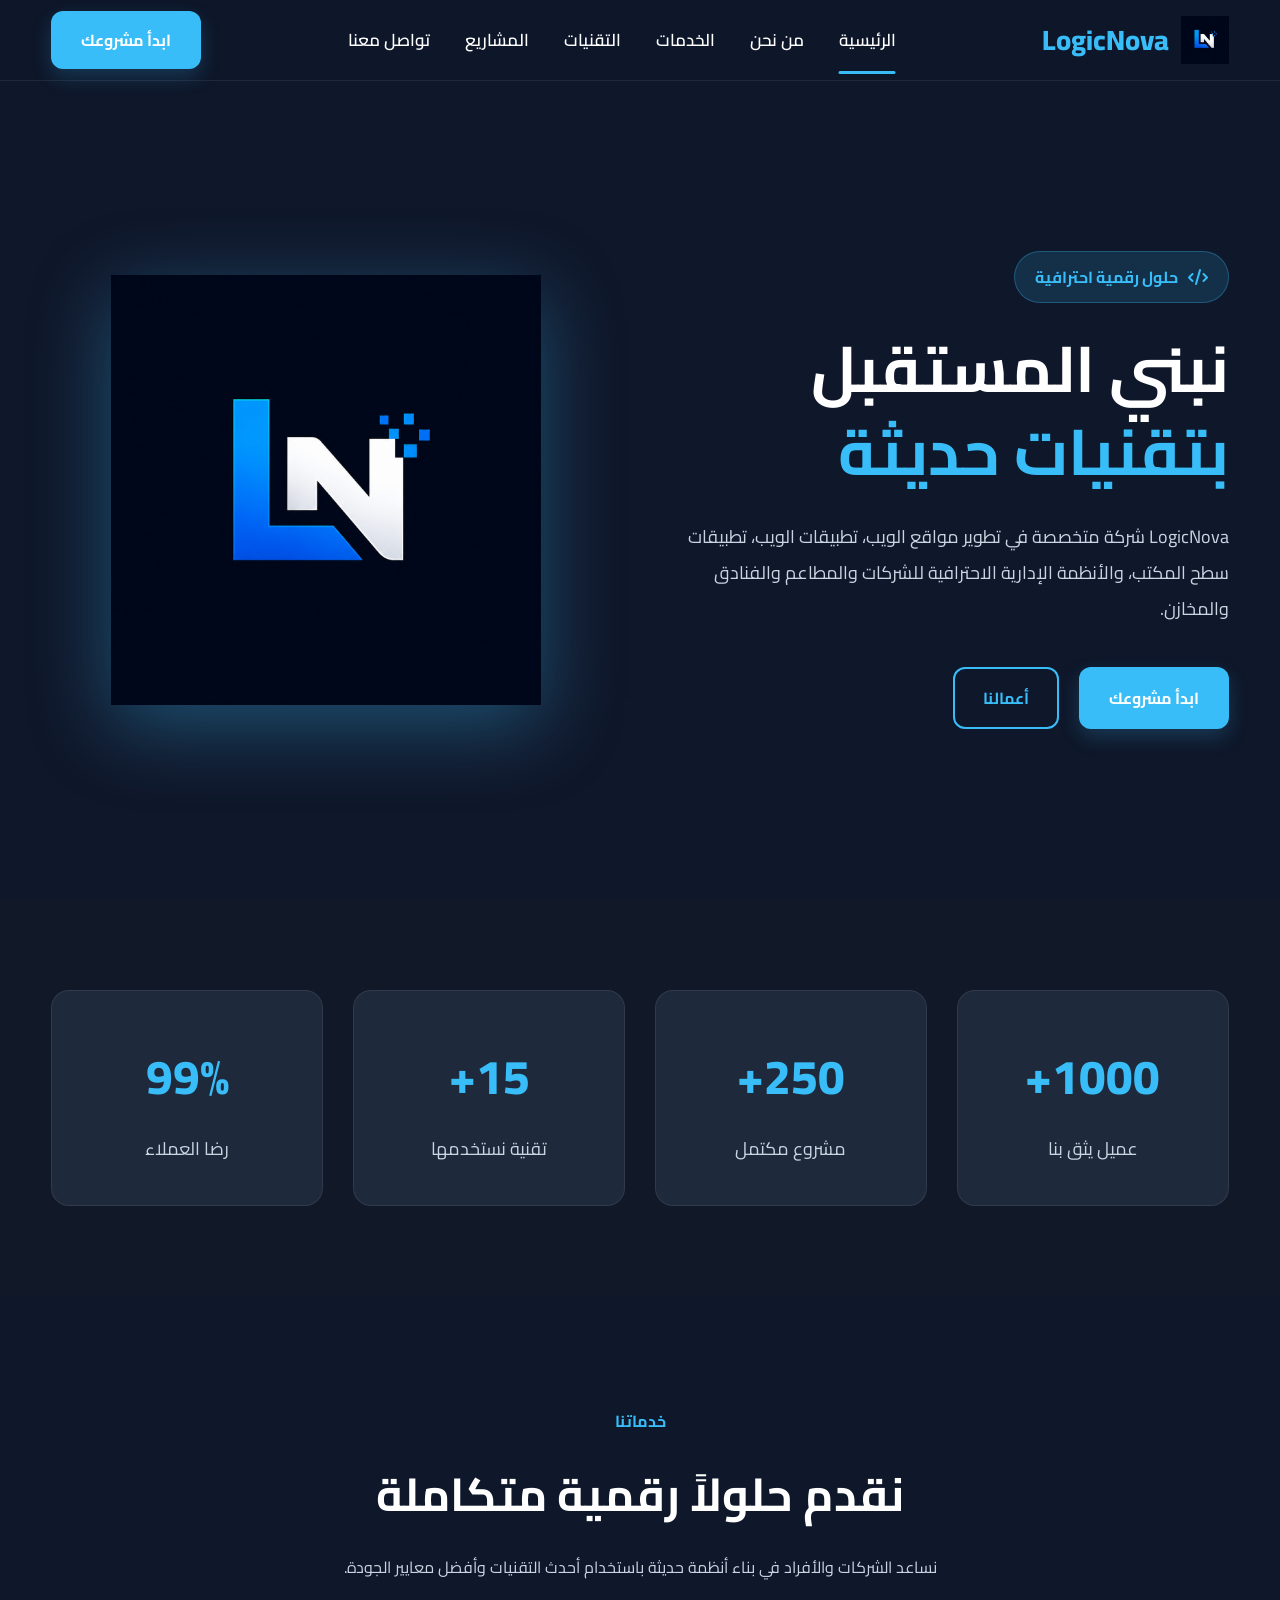
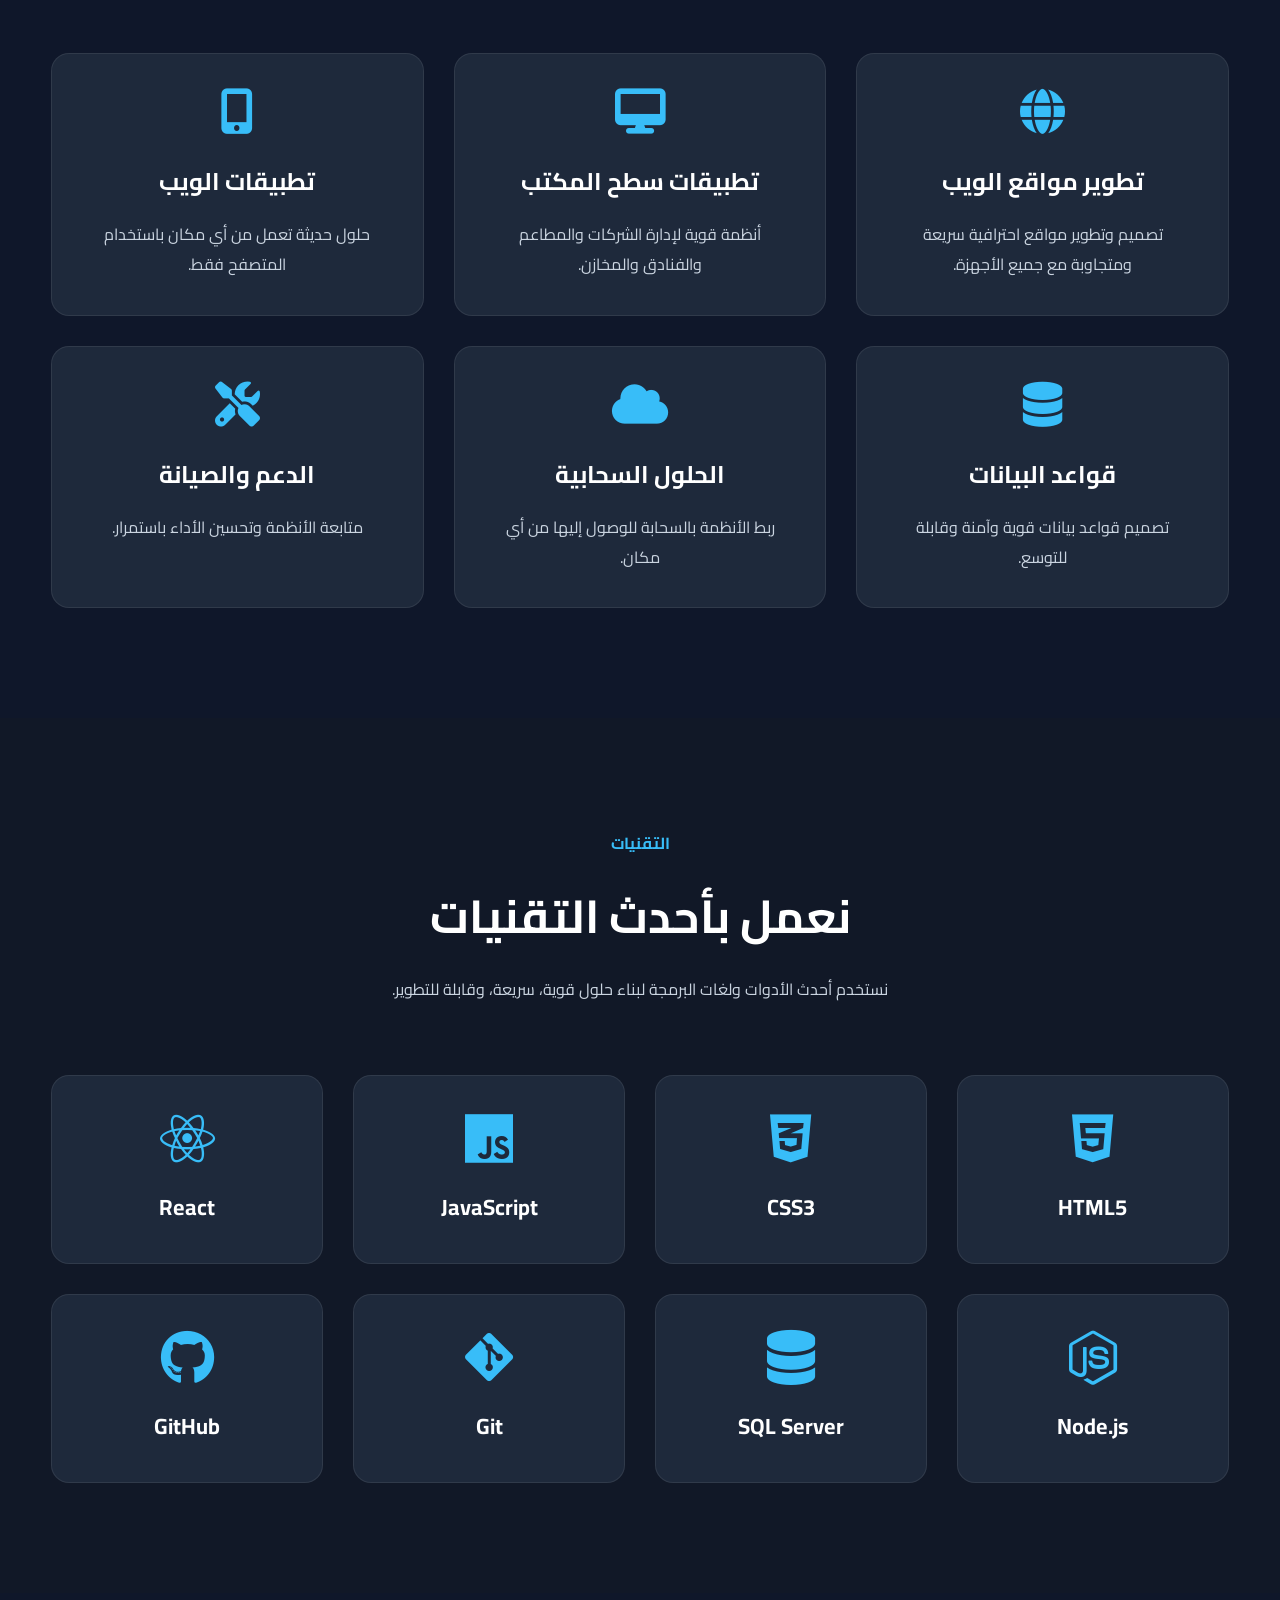
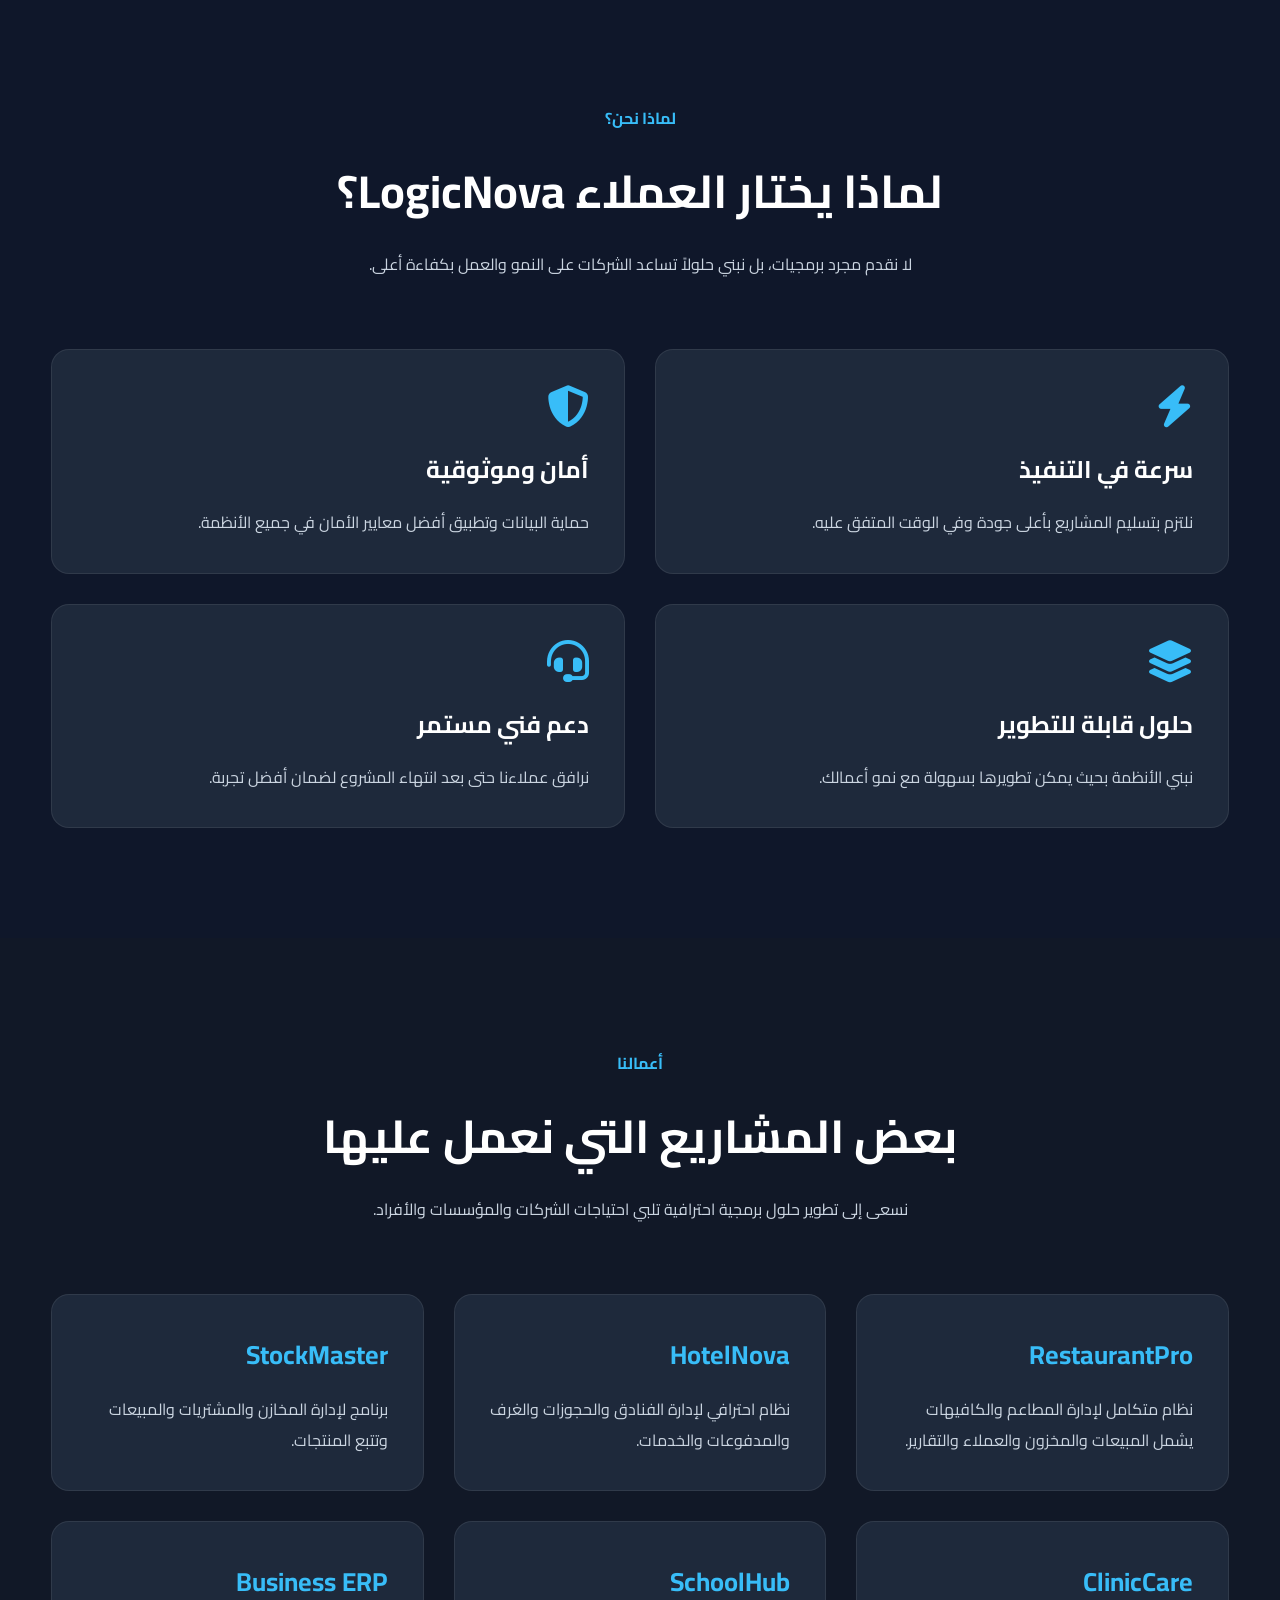
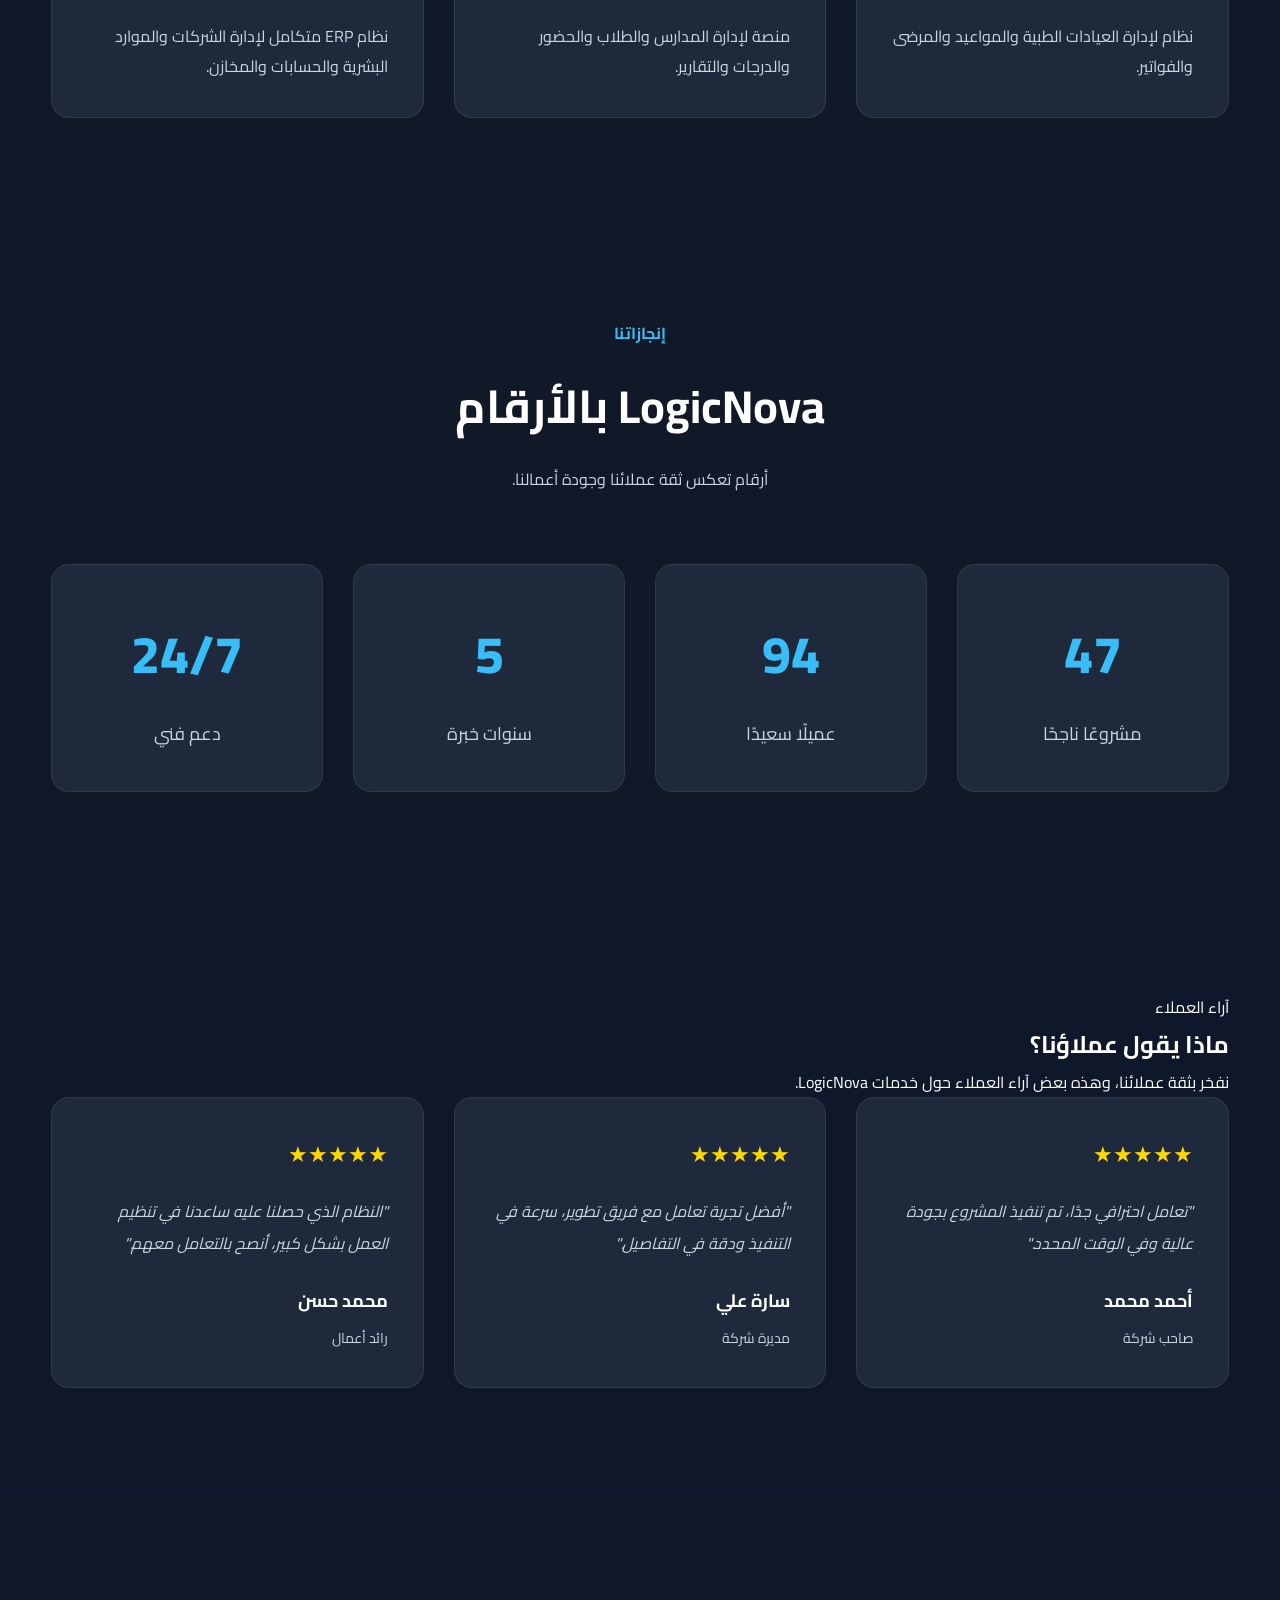
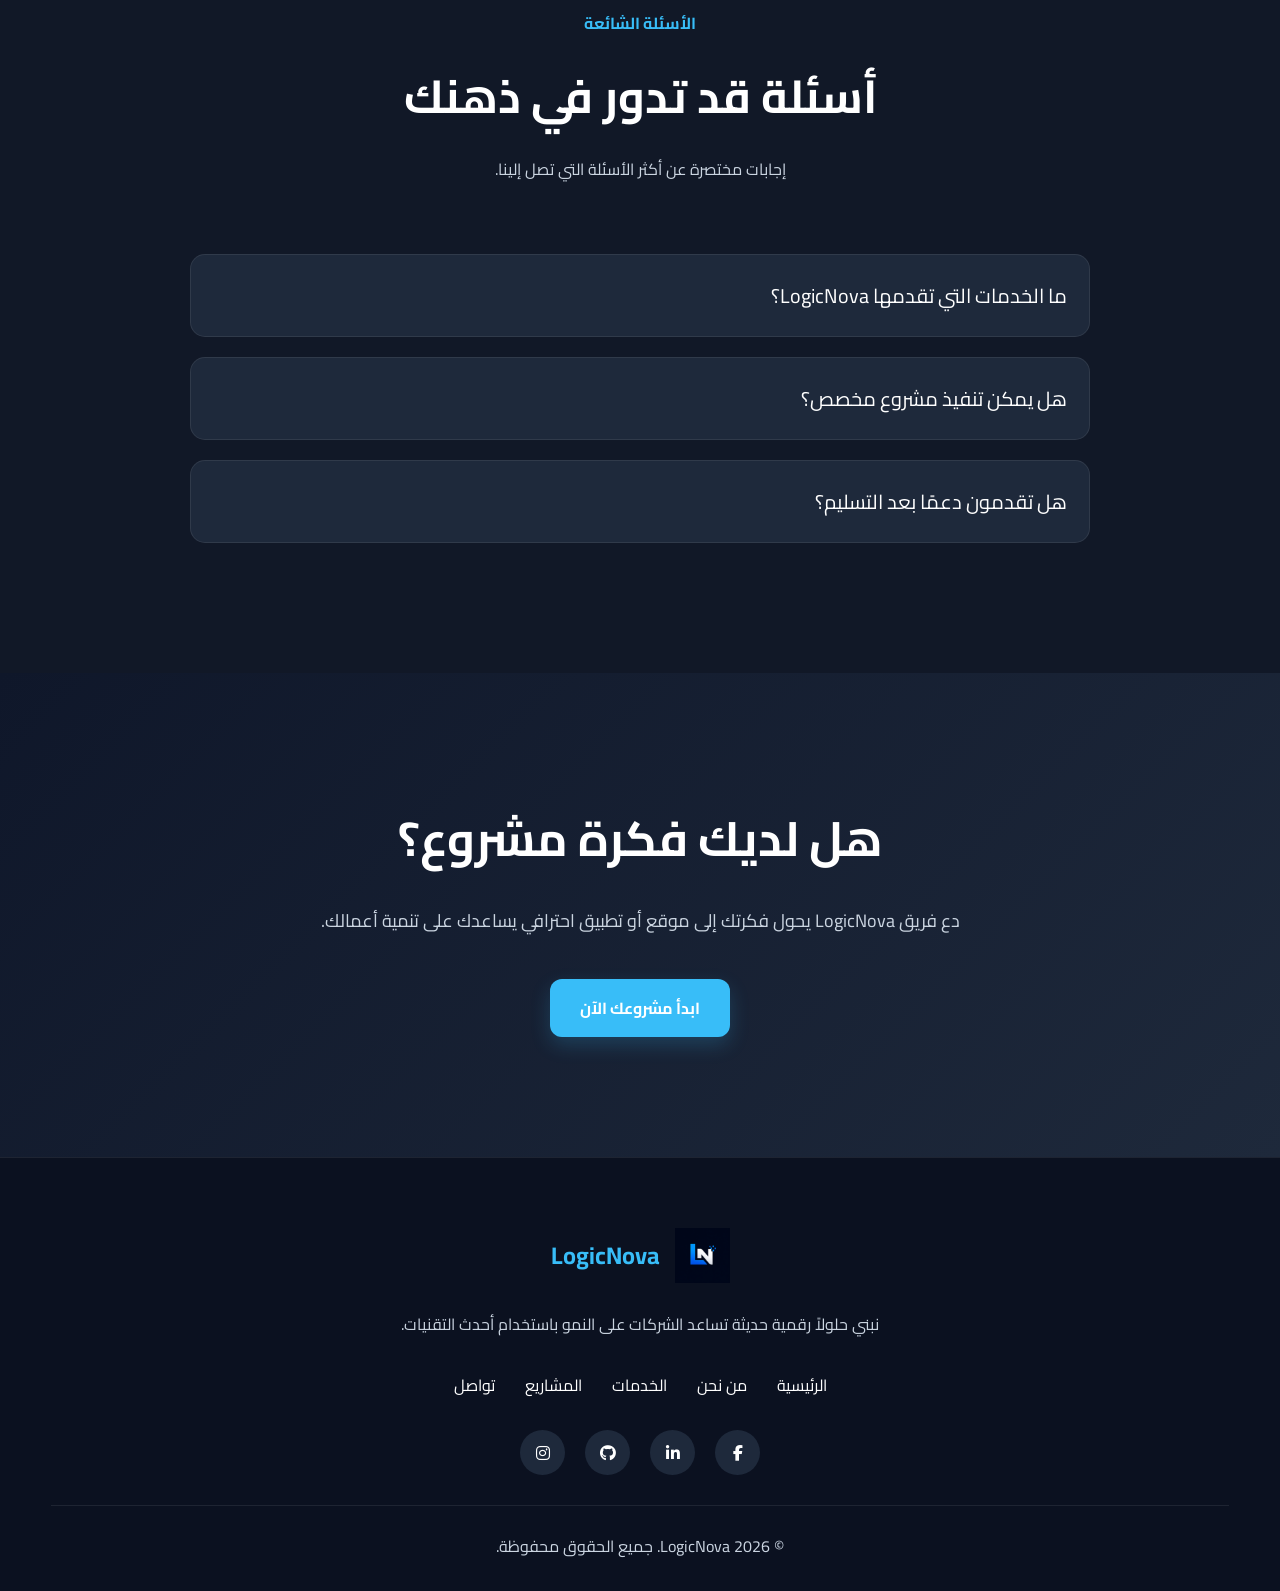
==== index.html @ 2eab901b "Initial LogicNova Website" ====
<!DOCTYPE html>
<html lang="ar" dir="rtl">

<head>

    <!-- الترميز -->
    <meta charset="UTF-8">

    <!-- التوافق مع جميع الأجهزة -->
    <meta name="viewport" content="width=device-width, initial-scale=1.0">

    <!-- عنوان الصفحة -->
    <title>LogicNova | نبني حلولاً رقمية للمستقبل</title>

    <!-- وصف الموقع -->
    <meta name="description"
        content="LogicNova شركة متخصصة في تطوير المواقع الإلكترونية وتطبيقات الويب وسطح المكتب وأنظمة ERP والحلول الرقمية الحديثة.">

    <!-- الكلمات المفتاحية -->
    <meta name="keywords"
        content="LogicNova, برمجة, تصميم مواقع, ERP, Software, Web Development, Desktop Applications">

    <!-- اسم الكاتب -->
    <meta name="author" content="LogicNova Team">

    <!-- السماح بالأرشفة -->
    <meta name="robots" content="index, follow">

    <!-- Canonical -->
    <link rel="canonical" href="https://logicnovateam.github.io/LogicNova/">

    <!-- Open Graph -->
    <meta property="og:type" content="website">
    <meta property="og:title" content="LogicNova | نبني حلولاً رقمية للمستقبل">
    <meta property="og:description"
        content="شركة LogicNova لتطوير المواقع والتطبيقات وأنظمة ERP الاحترافية.">
    <meta property="og:image"
        content="https://logicnovateam.github.io/LogicNova/images/logo.png">
    <meta property="og:url"
        content="https://logicnovateam.github.io/LogicNova/">
    <meta property="og:site_name" content="LogicNova">

    <!-- Twitter -->
    <meta name="twitter:card" content="summary_large_image">
    <meta name="twitter:title" content="LogicNova">
    <meta name="twitter:description"
        content="شركة LogicNova للحلول البرمجية الحديثة.">
    <meta name="twitter:image"
        content="https://logicnovateam.github.io/LogicNova/images/logo.png">

    <!-- Favicon -->
    <link rel="icon" type="image/x-icon" href="favicon.ico">

    <!-- Google Fonts -->
    <link rel="preconnect" href="https://fonts.googleapis.com">

    <link rel="preconnect" href="https://fonts.gstatic.com" crossorigin>

    <link href="https://fonts.googleapis.com/css2?family=Cairo:wght@300;400;600;700;800&display=swap"
        rel="stylesheet">

    <!-- Font Awesome -->
    <link rel="stylesheet"
        href="https://cdnjs.cloudflare.com/ajax/libs/font-awesome/6.7.2/css/all.min.css">

    <!-- CSS -->
    <link rel="stylesheet" href="css/style.css">

    <link rel="stylesheet" href="css/responsive.css">

</head>

<body>
<!-- ========================= -->
<!-- Header -->
<!-- ========================= -->

<header class="header">

    <div class="container">

        <!-- Logo -->

        <a href="index.html" class="logo">

            <img src="images/logo.png" alt="LogicNova Logo">

            <span>LogicNova</span>

        </a>

        <!-- Navigation -->

        <nav class="navbar">

            <ul>

                <li><a href="index.html" class="active">الرئيسية</a></li>

                <li><a href="about.html">من نحن</a></li>

                <li><a href="services.html">الخدمات</a></li>

                <li><a href="technologies.html">التقنيات</a></li>

                <li><a href="projects.html">المشاريع</a></li>

                <li><a href="contact.html">تواصل معنا</a></li>

            </ul>

        </nav>

        <!-- Button -->

        <a href="contact.html" class="btn-primary">

            ابدأ مشروعك

        </a>

    </div>

</header>
<!-- ========================= -->
<!-- Hero -->
<!-- ========================= -->

<section class="hero">

    <div class="container hero-container">

        <div class="hero-content">

            <span class="hero-badge">

                <i class="fa-solid fa-code"></i>

                حلول رقمية احترافية

            </span>

            <h1>

                نبني المستقبل

                <span>بتقنيات حديثة</span>

            </h1>

            <p>

                LogicNova شركة متخصصة في تطوير مواقع الويب،
                تطبيقات الويب، تطبيقات سطح المكتب، والأنظمة الإدارية
                الاحترافية للشركات والمطاعم والفنادق والمخازن.

            </p>

            <div class="hero-buttons">

                <a href="contact.html" class="btn-primary">

                    ابدأ مشروعك

                </a>

                <a href="projects.html" class="btn-secondary">

                    أعمالنا

                </a>

            </div>

        </div>
                <div class="hero-image">

            <img src="images/logo.png" alt="LogicNova Hero">

        </div>

    </div>

</section>
<!-- ========================= -->
<!-- Statistics -->
<!-- ========================= -->

<section class="stats">

    <div class="container">

        <div class="stats-grid">

            <div class="stat-card">

                <h2>1000+</h2>

                <p>عميل يثق بنا</p>

            </div>

            <div class="stat-card">

                <h2>250+</h2>

                <p>مشروع مكتمل</p>

            </div>
                        <div class="stat-card">

                <h2>15+</h2>

                <p>تقنية نستخدمها</p>

            </div>

            <div class="stat-card">

                <h2>99%</h2>

                <p>رضا العملاء</p>

            </div>

        </div>

    </div>

</section>
<!-- ========================= -->
<!-- Services -->
<!-- ========================= -->

<section class="services reveal">

    <div class="container">

        <div class="section-title">

            <span>خدماتنا</span>

            <h2>نقدم حلولاً رقمية متكاملة</h2>

            <p>

                نساعد الشركات والأفراد في بناء أنظمة حديثة
                باستخدام أحدث التقنيات وأفضل معايير الجودة.

            </p>

        </div>

        <div class="services-grid">
                        <div class="service-card">

                <i class="fa-solid fa-globe"></i>

                <h3>تطوير مواقع الويب</h3>

                <p>

                    تصميم وتطوير مواقع احترافية
                    سريعة ومتجاوبة مع جميع الأجهزة.

                </p>

            </div>

            <div class="service-card">

                <i class="fa-solid fa-desktop"></i>

                <h3>تطبيقات سطح المكتب</h3>

                <p>

                    أنظمة قوية لإدارة الشركات
                    والمطاعم والفنادق والمخازن.

                </p>

            </div>

            <div class="service-card">

                <i class="fa-solid fa-mobile-screen-button"></i>

                <h3>تطبيقات الويب</h3>

                <p>

                    حلول حديثة تعمل من أي مكان
                    باستخدام المتصفح فقط.

                </p>

            </div>
                        <div class="service-card">

                <i class="fa-solid fa-database"></i>

                <h3>قواعد البيانات</h3>

                <p>

                    تصميم قواعد بيانات
                    قوية وآمنة وقابلة للتوسع.

                </p>

            </div>

            <div class="service-card">

                <i class="fa-solid fa-cloud"></i>

                <h3>الحلول السحابية</h3>

                <p>

                    ربط الأنظمة بالسحابة
                    للوصول إليها من أي مكان.

                </p>

            </div>

            <div class="service-card">

                <i class="fa-solid fa-screwdriver-wrench"></i>

                <h3>الدعم والصيانة</h3>

                <p>

                    متابعة الأنظمة
                    وتحسين الأداء باستمرار.

                </p>

            </div>

        </div>

    </div>

</section>
<!-- ========================= -->
<!-- Technologies -->
<!-- ========================= -->

<section class="technologies reveal">

    <div class="container">

        <div class="section-title">

            <span>التقنيات</span>

            <h2>نعمل بأحدث التقنيات</h2>

            <p>

                نستخدم أحدث الأدوات ولغات البرمجة
                لبناء حلول قوية، سريعة، وقابلة للتطوير.

            </p>

        </div>

        <div class="tech-grid">
                        <div class="tech-card">
                <i class="fa-brands fa-html5"></i>
                <h3>HTML5</h3>
            </div>

            <div class="tech-card">
                <i class="fa-brands fa-css3-alt"></i>
                <h3>CSS3</h3>
            </div>

            <div class="tech-card">
                <i class="fa-brands fa-js"></i>
                <h3>JavaScript</h3>
            </div>

            <div class="tech-card">
                <i class="fa-brands fa-react"></i>
                <h3>React</h3>
            </div>
                        <div class="tech-card">
                <i class="fa-brands fa-node-js"></i>
                <h3>Node.js</h3>
            </div>

            <div class="tech-card">
                <i class="fa-solid fa-database"></i>
                <h3>SQL Server</h3>
            </div>

            <div class="tech-card">
                <i class="fa-brands fa-git-alt"></i>
                <h3>Git</h3>
            </div>

            <div class="tech-card">
                <i class="fa-brands fa-github"></i>
                <h3>GitHub</h3>
            </div>

        </div>

    </div>

</section>
<!-- ========================= -->
<!-- Why Choose LogicNova -->
<!-- ========================= -->

<section class="why-us">

    <div class="container">

        <div class="section-title">

            <span>لماذا نحن؟</span>

            <h2>لماذا يختار العملاء LogicNova؟</h2>

            <p>

                لا نقدم مجرد برمجيات، بل نبني حلولاً تساعد
                الشركات على النمو والعمل بكفاءة أعلى.

            </p>

        </div>

        <div class="why-grid">
                        <div class="why-card">

                <i class="fa-solid fa-bolt"></i>

                <h3>سرعة في التنفيذ</h3>

                <p>

                    نلتزم بتسليم المشاريع بأعلى جودة
                    وفي الوقت المتفق عليه.

                </p>

            </div>

            <div class="why-card">

                <i class="fa-solid fa-shield-halved"></i>

                <h3>أمان وموثوقية</h3>

                <p>

                    حماية البيانات وتطبيق أفضل
                    معايير الأمان في جميع الأنظمة.

                </p>

            </div>

            <div class="why-card">

                <i class="fa-solid fa-layer-group"></i>

                <h3>حلول قابلة للتطوير</h3>

                <p>

                    نبني الأنظمة بحيث يمكن
                    تطويرها بسهولة مع نمو أعمالك.

                </p>

            </div>

            <div class="why-card">

                <i class="fa-solid fa-headset"></i>

                <h3>دعم فني مستمر</h3>

                <p>

                    نرافق عملاءنا حتى بعد
                    انتهاء المشروع لضمان أفضل تجربة.

                </p>

            </div>

        </div>

    </div>

</section>
<!-- ========================= -->
<!-- Projects -->
<!-- ========================= -->

<section class="projects reveal">

    <div class="container">

        <div class="section-title">

            <span>أعمالنا</span>

            <h2>بعض المشاريع التي نعمل عليها</h2>

            <p>

                نسعى إلى تطوير حلول برمجية احترافية تلبي احتياجات
                الشركات والمؤسسات والأفراد.

            </p>

        </div>

        <div class="projects-grid">
                        <div class="project-card">

                <h3>RestaurantPro</h3>

                <p>

                    نظام متكامل لإدارة المطاعم والكافيهات
                    يشمل المبيعات والمخزون والعملاء والتقارير.

                </p>

            </div>

            <div class="project-card">

                <h3>HotelNova</h3>

                <p>

                    نظام احترافي لإدارة الفنادق والحجوزات
                    والغرف والمدفوعات والخدمات.

                </p>

            </div>

            <div class="project-card">

                <h3>StockMaster</h3>

                <p>

                    برنامج لإدارة المخازن والمشتريات
                    والمبيعات وتتبع المنتجات.

                </p>

            </div>
                        <div class="project-card">

                <h3>ClinicCare</h3>

                <p>

                    نظام لإدارة العيادات الطبية
                    والمواعيد والمرضى والفواتير.

                </p>

            </div>

            <div class="project-card">

                <h3>SchoolHub</h3>

                <p>

                    منصة لإدارة المدارس والطلاب
                    والحضور والدرجات والتقارير.

                </p>

            </div>

            <div class="project-card">

                <h3>Business ERP</h3>

                <p>

                    نظام ERP متكامل لإدارة الشركات
                    والموارد البشرية والحسابات والمخازن.

                </p>

            </div>

        </div>

    </div>

</section>

<!-- ========================= -->
<!-- Statistics -->
<!-- ========================= -->

<section class="stats reveal">

    <div class="container">

        <div class="section-title">

            <span>إنجازاتنا</span>

            <h2>LogicNova بالأرقام</h2>

            <p>

                أرقام تعكس ثقة عملائنا وجودة أعمالنا.

            </p>

        </div>

        <div class="stats-grid">
            <div class="stat-card">

    <h3 class="counter" data-target="50">0</h3>

    <p>مشروعًا ناجحًا</p>

</div>

<div class="stat-card">

    <h3 class="counter" data-target="100">0</h3>

    <p>عميلًا سعيدًا</p>

</div>

<div class="stat-card">

    <h3 class="counter" data-target="5">0</h3>

    <p>سنوات خبرة</p>

</div>

<div class="stat-card">

    <h3>24/7</h3>

    <p>دعم فني</p>

</div>
</div>

</div>

</section>

<!-- ========================= -->
<!-- Testimonials -->
<!-- ========================= -->

<section class="testimonials reveal">

    <div class="container">

        <div class="section-header">

            <span>آراء العملاء</span>

            <h2>ماذا يقول عملاؤنا؟</h2>

            <p>
                نفخر بثقة عملائنا، وهذه بعض آراء العملاء حول خدمات LogicNova.
            </p>

        </div>

        <div class="testimonials-grid">

            <div class="testimonial-card">

                <div class="stars">★★★★★</div>

                <p>
                    "تعامل احترافي جدًا، تم تنفيذ المشروع بجودة عالية وفي الوقت المحدد."
                </p>

                <div class="client">
                    <div>
                        <h4>أحمد محمد</h4>
                        <span>صاحب شركة</span>
                    </div>
                </div>

            </div>

            <div class="testimonial-card">

                <div class="stars">★★★★★</div>

                <p>
                    "أفضل تجربة تعامل مع فريق تطوير، سرعة في التنفيذ ودقة في التفاصيل."
                </p>

                <div class="client">
                    <div>
                        <h4>سارة علي</h4>
                        <span>مديرة شركة</span>
                    </div>
                </div>

            </div>

            <div class="testimonial-card">

                <div class="stars">★★★★★</div>

                <p>
                    "النظام الذي حصلنا عليه ساعدنا في تنظيم العمل بشكل كبير، أنصح بالتعامل معهم."
                </p>

                <div class="client">
                    <div>
                        <h4>محمد حسن</h4>
                        <span>رائد أعمال</span>
                    </div>
                </div>

            </div>

        </div>

    </div>

</section>

<!-- ========================= -->
<!-- FAQ -->
<!-- ========================= -->

<section class="faq">

    <div class="container">

        <div class="section-title">

            <span>الأسئلة الشائعة</span>

            <h2>أسئلة قد تدور في ذهنك</h2>

            <p>

                إجابات مختصرة عن أكثر الأسئلة التي تصل إلينا.

            </p>

        </div>

        <div class="faq-container">

            <div class="faq-item">

                <button class="faq-question">

                    ما الخدمات التي تقدمها LogicNova؟

                </button>

                <div class="faq-answer">

                    <p>

                        نقدم تطوير مواقع الويب، تطبيقات الويب، تطبيقات سطح المكتب، وأنظمة الإدارة المتخصصة للشركات.

                    </p>

                </div>

            </div>

            <div class="faq-item">

                <button class="faq-question">

                    هل يمكن تنفيذ مشروع مخصص؟

                </button>

                <div class="faq-answer">

                    <p>

                        نعم، يتم تصميم كل مشروع وفقًا لاحتياجات العميل وأهدافه.

                    </p>

                </div>

            </div>

            <div class="faq-item">

                <button class="faq-question">

                    هل تقدمون دعمًا بعد التسليم؟

                </button>

                <div class="faq-answer">

                    <p>

                        نعم، نوفر الدعم الفني والصيانة حسب الاتفاق مع العميل.

                    </p>

                </div>

            </div>

        </div>

    </div>

</section>
<!-- ========================= -->
<!-- Contact CTA -->
<!-- ========================= -->

<section class="contact-cta">

    <div class="container">

        <h2>

            هل لديك فكرة مشروع؟

        </h2>

        <p>

            دع فريق LogicNova يحول فكرتك إلى موقع أو تطبيق احترافي
            يساعدك على تنمية أعمالك.

        </p>

        <a href="contact.html" class="btn-primary">

            ابدأ مشروعك الآن

        </a>

    </div>

</section>
<!-- ========================= -->
<!-- Footer -->
<!-- ========================= -->

<footer class="footer">

    <div class="container">

        <div class="footer-logo">

            <img src="images/logo.png" alt="LogicNova">

            <h2>LogicNova</h2>

        </div>

        <p>

            نبني حلولاً رقمية حديثة تساعد الشركات على النمو باستخدام أحدث التقنيات.

        </p>

        <div class="footer-links">

            <a href="index.html">الرئيسية</a>

            <a href="about.html">من نحن</a>

            <a href="services.html">الخدمات</a>

            <a href="projects.html">المشاريع</a>

            <a href="contact.html">تواصل</a>

        </div>

        <div class="footer-social">

            <a href="#"><i class="fa-brands fa-facebook-f"></i></a>

            <a href="#"><i class="fa-brands fa-linkedin-in"></i></a>

            <a href="#"><i class="fa-brands fa-github"></i></a>

            <a href="#"><i class="fa-brands fa-instagram"></i></a>

        </div>

        <div class="copyright">

            © 2026 LogicNova. جميع الحقوق محفوظة.

        </div>

    </div>

</footer>

<script src="js/script.js"></script>

</body>

</html>
---- css/style.css ----
/* ===================================
   LogicNova
   Main Stylesheet
=================================== */

/* Google Variables */

:root{

    --primary:#38BDF8;
    --primary-dark:#0EA5E9;

    --background:#0F172A;
    --surface:#1E293B;

    --white:#FFFFFF;
    --text:#CBD5E1;

    --border:rgba(255,255,255,.08);

    --radius:18px;

    --shadow:0 15px 35px rgba(0,0,0,.25);

    --transition:.35s ease;

}

/* Reset */

*{

    margin:0;
    padding:0;

    box-sizing:border-box;

}

html{

    scroll-behavior:smooth;

}

body{

    font-family:"Cairo",sans-serif;

    background:var(--background);

    color:var(--white);

    overflow-x:hidden;

}

img{

    display:block;

    max-width:100%;

}

a{

    text-decoration:none;

    color:inherit;

}

ul{

    list-style:none;

}

.container{

    width:min(92%,1200px);

    margin:auto;

}
/* ===================================
   Header
=================================== */

.header{

    position: fixed;

    top: 0;

    left: 0;

    width: 100%;

    z-index: 1000;

    background: rgba(15, 23, 42, 0.92);

    backdrop-filter: blur(12px);

    border-bottom: 1px solid rgba(255,255,255,.08);

}

.header .container{

    height: 80px;

    display: flex;

    align-items: center;

    justify-content: space-between;

}
/* ===================================
   Logo
=================================== */

.logo{

    display: flex;

    align-items: center;

    gap: 12px;

    font-size: 28px;

    font-weight: 800;

}

.logo img{

    width: 48px;

    height: 48px;

}

.logo span{

    color: var(--primary);

}
/* ===================================
   Navigation
=================================== */

.navbar ul{

    display: flex;

    align-items: center;

    gap: 35px;

}

.navbar a{

    position:relative;

    display:inline-block;

    padding:8px 0;

    color:var(--white);

    font-size:17px;

    font-weight:600;

    transition:color .3s ease;

}

.navbar a:hover::after,
.navbar a.active::after{

    width:100%;

}

.navbar a::after{

    content:"";

    position:absolute;

    left:50%;

    bottom:-10px;

    width:0;

    height:3px;

    border-radius:20px;

    background:var(--primary);

    transform:translateX(-50%);

    transition:width .35s ease;

}

/* ===================================
   Button
=================================== */

.btn-primary{

    display:inline-flex;

    align-items:center;

    justify-content:center;

    gap:10px;

    background:var(--primary);

    color:var(--white);

    padding:14px 30px;

    border:none;

    border-radius:12px;

    font-weight:700;

    box-shadow:0 8px 20px rgba(56,189,248,.20);

    transition:all .35s ease;

}

.btn-primary:hover{

    background:var(--primary-dark);

    transform:translateY(-4px);

    box-shadow:0 16px 35px rgba(56,189,248,.35);

}

/* ===================================
   Hero Section
=================================== */

.hero{

    min-height:100vh;

    display:flex;

    align-items:center;

    padding-top:80px;

}

.hero-container{

    display:grid;

    grid-template-columns:1fr 1fr;

    align-items:center;

    gap:80px;

}
/* Hero Content */

.hero-badge{

    display:inline-flex;

    align-items:center;

    gap:10px;

    padding:10px 20px;

    background:rgba(56,189,248,.15);

    border:1px solid rgba(56,189,248,.30);

    border-radius:999px;

    color:var(--primary);

    font-weight:700;

}

.hero-content h1{

    font-size:64px;

    line-height:1.3;

    margin:25px 0;

}

.hero-content h1 span{

    color:var(--primary);

}

.hero-content p{

    color:var(--text);

    line-height:2;

    font-size:18px;

    margin-bottom:40px;

    max-width:620px;

}
.hero-buttons{

    display:flex;

    gap:20px;

}

.btn-secondary{

    display:inline-block;

    padding:14px 28px;

    border:2px solid var(--primary);

    border-radius:12px;

    color:var(--primary);

    font-weight:700;

    transition:var(--transition);

}

.btn-secondary:hover{

    background:var(--primary);

    color:white;

}
.hero-image{

    display:flex;

    justify-content:center;

    align-items:center;

}

.hero-image img{

    width:430px;

    max-width:100%;

    filter:drop-shadow(0 20px 40px rgba(56,189,248,.35));

}
/* ===================================
   Statistics
=================================== */

.stats{

    background:#111827;

    padding:90px 0;

}

.stats-grid{

    display:grid;

    grid-template-columns:repeat(4,1fr);

    gap:30px;

}
.stat-card{

    background:var(--surface);

    border:1px solid var(--border);

    border-radius:var(--radius);

    padding:35px;

    text-align:center;

    transition:var(--transition);

}

.stat-card:hover{

    transform:translateY(-8px);

    border-color:var(--primary);

    box-shadow:var(--shadow);

}
.stat-card h2{

    color:var(--primary);

    font-size:48px;

    margin-bottom:12px;

    font-weight:800;

}

.stat-card p{

    color:var(--text);

    font-size:18px;

    line-height:1.8;

}
/* ===================================
   Services
=================================== */

.services{

    padding:110px 0;

}

.section-title{

    text-align:center;

    margin-bottom:70px;

}

.section-title span{

    color:var(--primary);

    font-weight:700;

}

.section-title h2{

    font-size:46px;

    margin:15px 0;

}

.section-title p{

    max-width:700px;

    margin:auto;

    color:var(--text);

    line-height:1.9;

}

.services-grid{

    display:grid;

    grid-template-columns:repeat(3,1fr);

    gap:30px;

}

.service-card{

    position:relative;

    overflow:hidden;

    background:var(--surface);

    border:1px solid var(--border);

    border-radius:var(--radius);

    padding:35px;

    text-align:center;

    transition:var(--transition);

}

.service-card:hover{

    transform:translateY(-10px);

    border-color:var(--primary);

    box-shadow:var(--shadow);

}

.service-card::before{

    content:"";

    position:absolute;

    top:0;

    left:-120%;

    width:70%;

    height:100%;

    background:linear-gradient(
        120deg,
        transparent,
        rgba(255,255,255,.08),
        transparent
    );

    transition:left .6s ease;

}

.service-card:hover::before{

    left:150%;

}

.service-card i{

    font-size:45px;

    color:var(--primary);

    margin-bottom:25px;

}

.service-card h3{

    margin-bottom:15px;

    font-size:24px;

}

.service-card p{

    color:var(--text);

    line-height:1.9;

}
/* ===================================
   Technologies
=================================== */

.technologies{

    background:#111827;

    padding:110px 0;

}

.tech-grid{

    display:grid;

    grid-template-columns:repeat(4,1fr);

    gap:30px;

}

.tech-card{

    background:var(--surface);

    border:1px solid var(--border);

    border-radius:var(--radius);

    padding:35px;

    text-align:center;

    transition:var(--transition);

}

.tech-card:hover{

    transform:translateY(-10px);

    border-color:var(--primary);

    box-shadow:var(--shadow);

}

.tech-card i{

    font-size:55px;

    color:var(--primary);

    margin-bottom:20px;

}

.tech-card h3{

    font-size:22px;

}
/* ===================================
   Why Choose Us
=================================== */

.why-us{

    padding:110px 0;

}

.why-grid{

    display:grid;

    grid-template-columns:repeat(2,1fr);

    gap:30px;

}

.why-card{

    background:var(--surface);

    padding:35px;

    border-radius:var(--radius);

    border:1px solid var(--border);

    transition:var(--transition);

}

.why-card:hover{

    transform:translateY(-10px);

    border-color:var(--primary);

    box-shadow:var(--shadow);

}

.why-card i{

    font-size:42px;

    color:var(--primary);

    margin-bottom:20px;

}

.why-card h3{

    font-size:24px;

    margin-bottom:15px;

}

.why-card p{

    color:var(--text);

    line-height:1.9;

}
/* ===================================
   Projects
=================================== */

.projects{

    background:#111827;

    padding:110px 0;

}

.projects-grid{

    display:grid;

    grid-template-columns:repeat(3,1fr);

    gap:30px;

}

.project-card{

    background:var(--surface);

    border:1px solid var(--border);

    border-radius:var(--radius);

    padding:35px;

    transition:var(--transition);

}

.project-card:hover{

    transform:translateY(-10px);

    border-color:var(--primary);

    box-shadow:var(--shadow);

}

.project-card h3{

    color:var(--primary);

    font-size:26px;

    margin-bottom:15px;

}

.project-card p{

    color:var(--text);

    line-height:1.9;

}
/* ===================================
   Testimonials
=================================== */

.testimonials{

    padding:110px 0;

}

.testimonials-grid{

    display:grid;

    grid-template-columns:repeat(3,1fr);

    gap:30px;

}

.testimonial-card{

    background:var(--surface);

    border:1px solid var(--border);

    border-radius:var(--radius);

    padding:35px;

    transition:var(--transition);

}

.testimonial-card:hover{

    transform:translateY(-10px);

    border-color:var(--primary);

    box-shadow:var(--shadow);

}

.testimonial-card p{

    color:var(--text);

    line-height:2;

    margin-bottom:25px;

    font-style:italic;

}

.testimonial-card h3{

    color:var(--primary);

    margin-bottom:8px;

}

.testimonial-card span{

    color:var(--text);

    font-size:15px;

}
/* ===================================
   FAQ
=================================== */

.faq{

    background:#111827;

    padding:110px 0;

}

.faq-container{

    max-width:900px;

    margin:auto;

}

.faq-item{

    background:var(--surface);

    border:1px solid var(--border);

    border-radius:15px;

    margin-bottom:20px;

    overflow:hidden;

}

.faq-question{

    width:100%;

    background:none;

    border:none;

    color:white;

    padding:22px;

    text-align:right;

    font-size:20px;

    font-family:inherit;

    cursor:pointer;

}

.faq-answer{

    display:none;

    padding:0 22px 22px;

}

.faq-answer p{

    color:var(--text);

    line-height:2;

}

.faq-item.active .faq-answer{

    display:block;

}
/* ===================================
   Contact CTA
=================================== */

.contact-cta{

    padding:120px 0;

    text-align:center;

    background:linear-gradient(135deg,#0F172A,#1E293B);

}

.contact-cta h2{

    font-size:48px;

    margin-bottom:20px;

}

.contact-cta p{

    max-width:700px;

    margin:0 auto 40px;

    color:var(--text);

    line-height:2;

    font-size:18px;

}
/* ===================================
   Footer
=================================== */

.footer{

    background:#0B1120;

    border-top:1px solid var(--border);

    padding:70px 0 30px;

    text-align:center;

}

.footer-logo{

    display:flex;

    justify-content:center;

    align-items:center;

    gap:15px;

    margin-bottom:25px;

}

.footer-logo img{

    width:55px;

}

.footer-logo h2{

    color:var(--primary);

}

.footer p{

    max-width:700px;

    margin:0 auto 30px;

    color:var(--text);

    line-height:2;

}

.footer-links{

    display:flex;

    justify-content:center;

    gap:30px;

    flex-wrap:wrap;

    margin-bottom:30px;

}

.footer-links a{

    transition:var(--transition);

}

.footer-links a:hover{

    color:var(--primary);

}

.footer-social{

    display:flex;

    justify-content:center;

    gap:20px;

    margin-bottom:30px;

}

.footer-social a{

    width:45px;

    height:45px;

    display:flex;

    align-items:center;

    justify-content:center;

    border-radius:50%;

    background:var(--surface);

    transition:var(--transition);

}

.footer-social a:hover{

    background:var(--primary);

    color:white;

}

.copyright{

    color:var(--text);

    border-top:1px solid var(--border);

    padding-top:25px;

}
/* ===================================
   Responsive Design
=================================== */

@media (max-width: 992px){

    .hero-container{

        grid-template-columns:1fr;
        text-align:center;
        gap:50px;

    }

    .hero-content p{

        margin:auto auto 35px;

    }

    .hero-buttons{

        justify-content:center;

    }

    .services-grid,
    .projects-grid{

        grid-template-columns:repeat(2,1fr);

    }

    .tech-grid{

        grid-template-columns:repeat(2,1fr);

    }

    .why-grid{

        grid-template-columns:1fr;

    }

    .testimonials-grid{

        grid-template-columns:1fr;

    }

}
@media (max-width:768px){

    .header .container{

        flex-direction:column;
        height:auto;
        padding:20px 0;

    }

    .navbar ul{

        flex-direction:column;
        gap:20px;
        margin:20px 0;

    }

    .hero{

        padding-top:170px;

    }

    .hero-content h1{

        font-size:42px;

    }

    .section-title h2{

        font-size:34px;

    }

    .services-grid,
    .projects-grid,
    .tech-grid{

        grid-template-columns:1fr;

    }

}
@media (max-width:480px){

    .hero-content h1{

        font-size:32px;

    }

    .btn-primary{

        width:100%;
        text-align:center;

    }

    .footer-links{

        flex-direction:column;
        gap:15px;

    }

}
/* ===================================
   About Company
=================================== */

.about-company{

    background:#111827;

}

.company-grid{

    display:grid;

    grid-template-columns:repeat(3,1fr);

    gap:30px;

}

.company-card{

    background:var(--surface);

    padding:40px 30px;

    text-align:center;

    border-radius:var(--radius);

    border:1px solid var(--border);

    transition:var(--transition);

}

.company-card:hover{

    transform:translateY(-10px);

    border-color:var(--primary);

    box-shadow:var(--shadow);

}

.company-card i{

    font-size:55px;

    color:var(--primary);

    margin-bottom:25px;

}

.company-card h3{

    font-size:28px;

    margin-bottom:15px;

}

.company-card p{

    color:var(--text);

    line-height:2;

}
/* ===================================
   Why Choose Us
=================================== */

.why-us{

    background:var(--background);

}

.why-grid{

    display:grid;

    grid-template-columns:repeat(2,1fr);

    gap:30px;

}

.why-card{

    background:var(--surface);

    padding:35px;

    border-radius:var(--radius);

    border:1px solid var(--border);

    transition:var(--transition);

}

.why-card:hover{

    transform:translateY(-10px);

    border-color:var(--primary);

    box-shadow:var(--shadow);

}

.why-card i{

    font-size:42px;

    color:var(--primary);

    margin-bottom:20px;

}

.why-card h3{

    font-size:24px;

    margin-bottom:15px;

}

.why-card p{

    color:var(--text);

    line-height:1.9;

}
/* ===================================
   Future Goals
=================================== */

.future-goals{

    background:#111827;

}

.goals-grid{

    display:grid;

    grid-template-columns:repeat(3,1fr);

    gap:30px;

}

.goal-card{

    background:var(--surface);

    border:1px solid var(--border);

    border-radius:var(--radius);

    padding:35px;

    text-align:center;

    transition:var(--transition);

}

.goal-card:hover{

    transform:translateY(-10px);

    border-color:var(--primary);

    box-shadow:var(--shadow);

}

.goal-card h3{

    font-size:50px;

    margin-bottom:20px;

}

.goal-card p{

    color:var(--text);

    line-height:1.9;

}
/* ===================================
   Work Process
=================================== */

.work-process{

    background:var(--background);

}

.process-grid{

    display:grid;

    grid-template-columns:repeat(4,1fr);

    gap:30px;

}

.process-card{

    background:var(--surface);

    border:1px solid var(--border);

    border-radius:var(--radius);

    padding:35px 25px;

    text-align:center;

    transition:var(--transition);

}

.process-card:hover{

    transform:translateY(-10px);

    border-color:var(--primary);

    box-shadow:var(--shadow);

}

.process-number{

    width:70px;

    height:70px;

    margin:0 auto 25px;

    border-radius:50%;

    background:var(--primary);

    color:white;

    display:flex;

    justify-content:center;

    align-items:center;

    font-size:28px;

    font-weight:800;

}

.process-card h3{

    margin-bottom:15px;

    font-size:24px;

}

.process-card p{

    color:var(--text);

    line-height:1.9;

}

@media(max-width:992px){

    .process-grid{

        grid-template-columns:repeat(2,1fr);

    }

}

@media(max-width:768px){

    .process-grid{

        grid-template-columns:1fr;

    }

}
/* ===================================
   Contact
=================================== */

.contact-section{

    background:#111827;

}

.contact-grid{

    display:grid;

    grid-template-columns:1fr 1.3fr;

    gap:40px;

}

.contact-info{

    display:flex;

    flex-direction:column;

    gap:25px;

}

.info-card{

    background:var(--surface);

    padding:30px;

    border-radius:var(--radius);

    border:1px solid var(--border);

    transition:var(--transition);

}

.info-card:hover{

    transform:translateY(-8px);

    border-color:var(--primary);

}

.info-card i{

    font-size:35px;

    color:var(--primary);

    margin-bottom:15px;

}

.info-card h3{

    margin-bottom:10px;

}

.info-card p{

    color:var(--text);

}

.contact-form{

    background:var(--surface);

    padding:35px;

    border-radius:var(--radius);

    border:1px solid var(--border);

}

.form-group{

    margin-bottom:20px;

}

.form-group label{

    display:block;

    margin-bottom:8px;

    font-weight:700;

}

.form-group input,

.form-group textarea{

    width:100%;

    padding:15px;

    border-radius:10px;

    border:1px solid var(--border);

    background:#0F172A;

    color:white;

    font-family:inherit;

    outline:none;

}

.form-group input:focus,

.form-group textarea:focus{

    border-color:var(--primary);

}

@media(max-width:992px){

.contact-grid{

grid-template-columns:1fr;

}

}

/* ===================================
   Scroll Reveal
=================================== */

.reveal{

    opacity:0;

    transform:translateY(60px);

    transition:all .8s ease;

}

.reveal.active{

    opacity:1;

    transform:translateY(0);

}
/* ===================================
   Statistics
=================================== */

.stats{

    background:#111827;

}

.stats-grid{

    display:grid;

    grid-template-columns:repeat(4,1fr);

    gap:30px;

}

.stat-card{

    background:var(--surface);

    padding:40px 25px;

    text-align:center;

    border-radius:var(--radius);

    border:1px solid var(--border);

    transition:var(--transition);

}

.stat-card:hover{

    transform:translateY(-8px);

    border-color:var(--primary);

    box-shadow:var(--shadow);

}

.stat-card h3{

    font-size:52px;

    color:var(--primary);

    margin-bottom:15px;

    font-weight:800;

}

.stat-card p{

    color:var(--text);

    font-size:18px;

    line-height:1.8;

}

@media(max-width:992px){

    .stats-grid{

        grid-template-columns:repeat(2,1fr);

    }

}

@media(max-width:768px){

    .stats-grid{

        grid-template-columns:1fr;

    }

}

/* ===================================
   Testimonials
=================================== */

.testimonials{

    background:var(--background);

}

.testimonials-grid{

    display:grid;

    grid-template-columns:repeat(3,1fr);

    gap:30px;

}

.testimonial-card{

    background:var(--surface);

    padding:35px;

    border-radius:var(--radius);

    border:1px solid var(--border);

    transition:var(--transition);

}

.testimonial-card:hover{

    transform:translateY(-8px);

    border-color:var(--primary);

    box-shadow:var(--shadow);

}

.stars{

    color:#FFD700;

    font-size:22px;

    margin-bottom:20px;

}

.testimonial-card p{

    color:var(--text);

    line-height:2;

    margin-bottom:25px;

}

.client{

    display:flex;

    align-items:center;

    gap:15px;

    margin-top:20px;

}

.client h4{

    font-size:18px;

    color:var(--white);

    margin-bottom:5px;

}

.client span{

    color:var(--text);

    font-size:14px;

}

@media(max-width:992px){

    .testimonials-grid{

        grid-template-columns:repeat(2,1fr);

    }

}

@media(max-width:768px){

    .testimonials-grid{

        grid-template-columns:1fr;

    }

}

/* ===================================
   Button Click Effect
=================================== */

.btn-primary:active,
.btn-secondary:active{

    transform:scale(.96);

}

/* ===================================
   Contact Form Message
=================================== */

#form-message{

    margin-top:20px;
    padding:15px;
    border-radius:10px;
    text-align:center;
    display:none;
    font-weight:600;

}

#form-message.success{

    background:#d4edda;
    color:#155724;
    border:1px solid #c3e6cb;

}

#form-message.error{

    background:#f8d7da;
    color:#721c24;
    border:1px solid #f5c6cb;

}
---- css/responsive.css ----
/* سيتم إضافة التصميم المتجاوب لاحقًا */
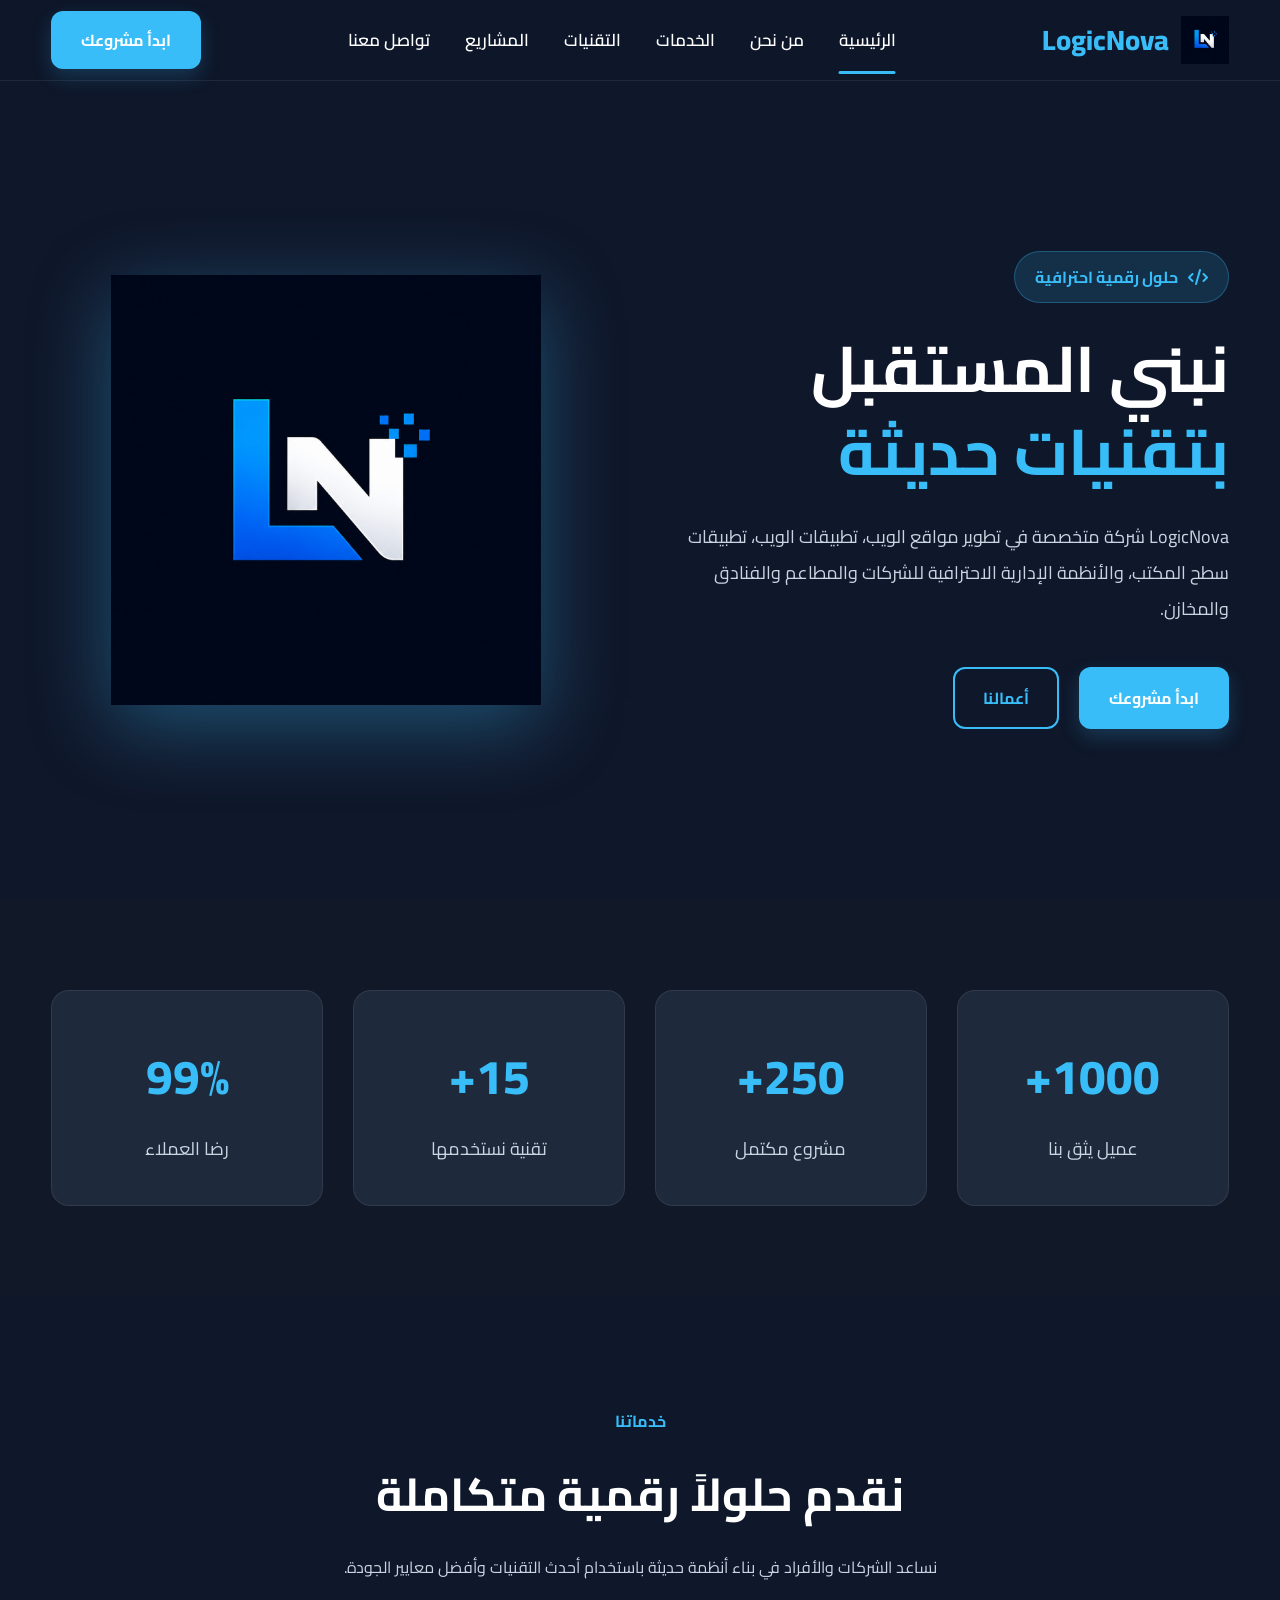
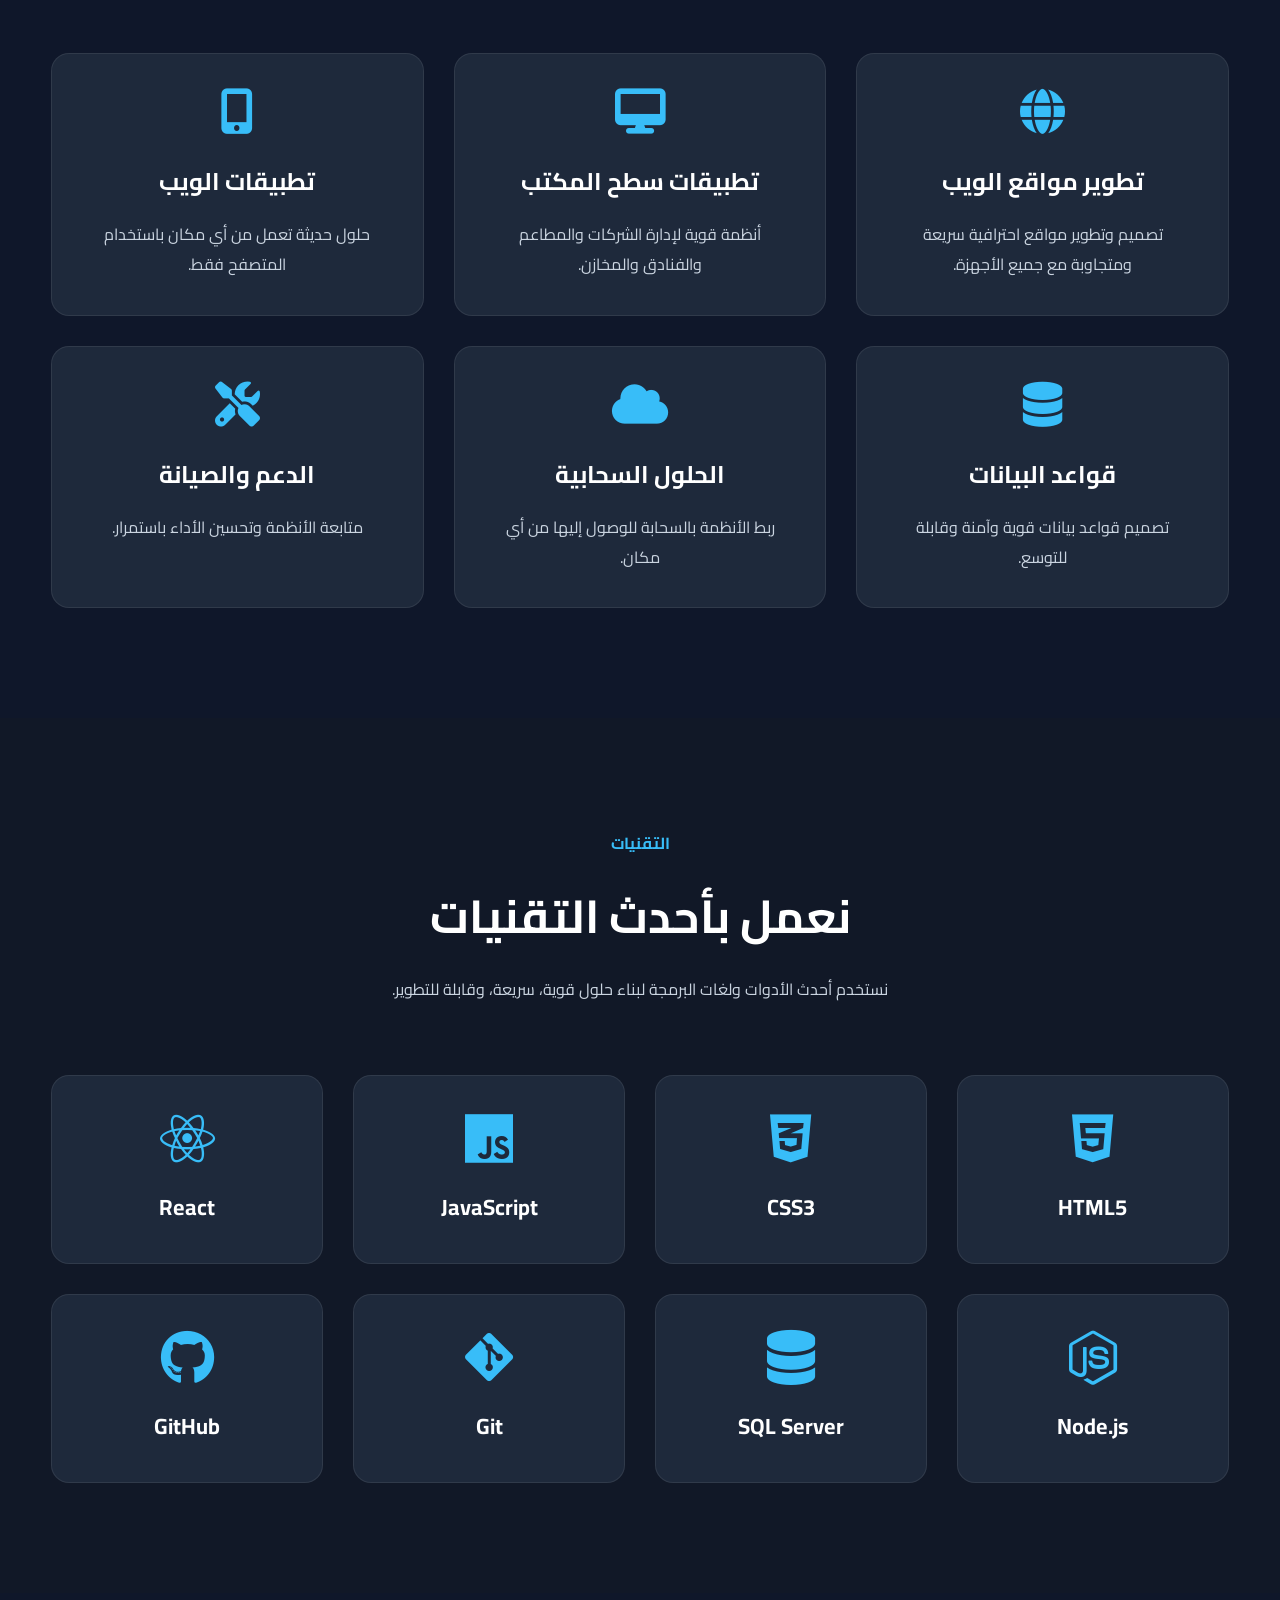
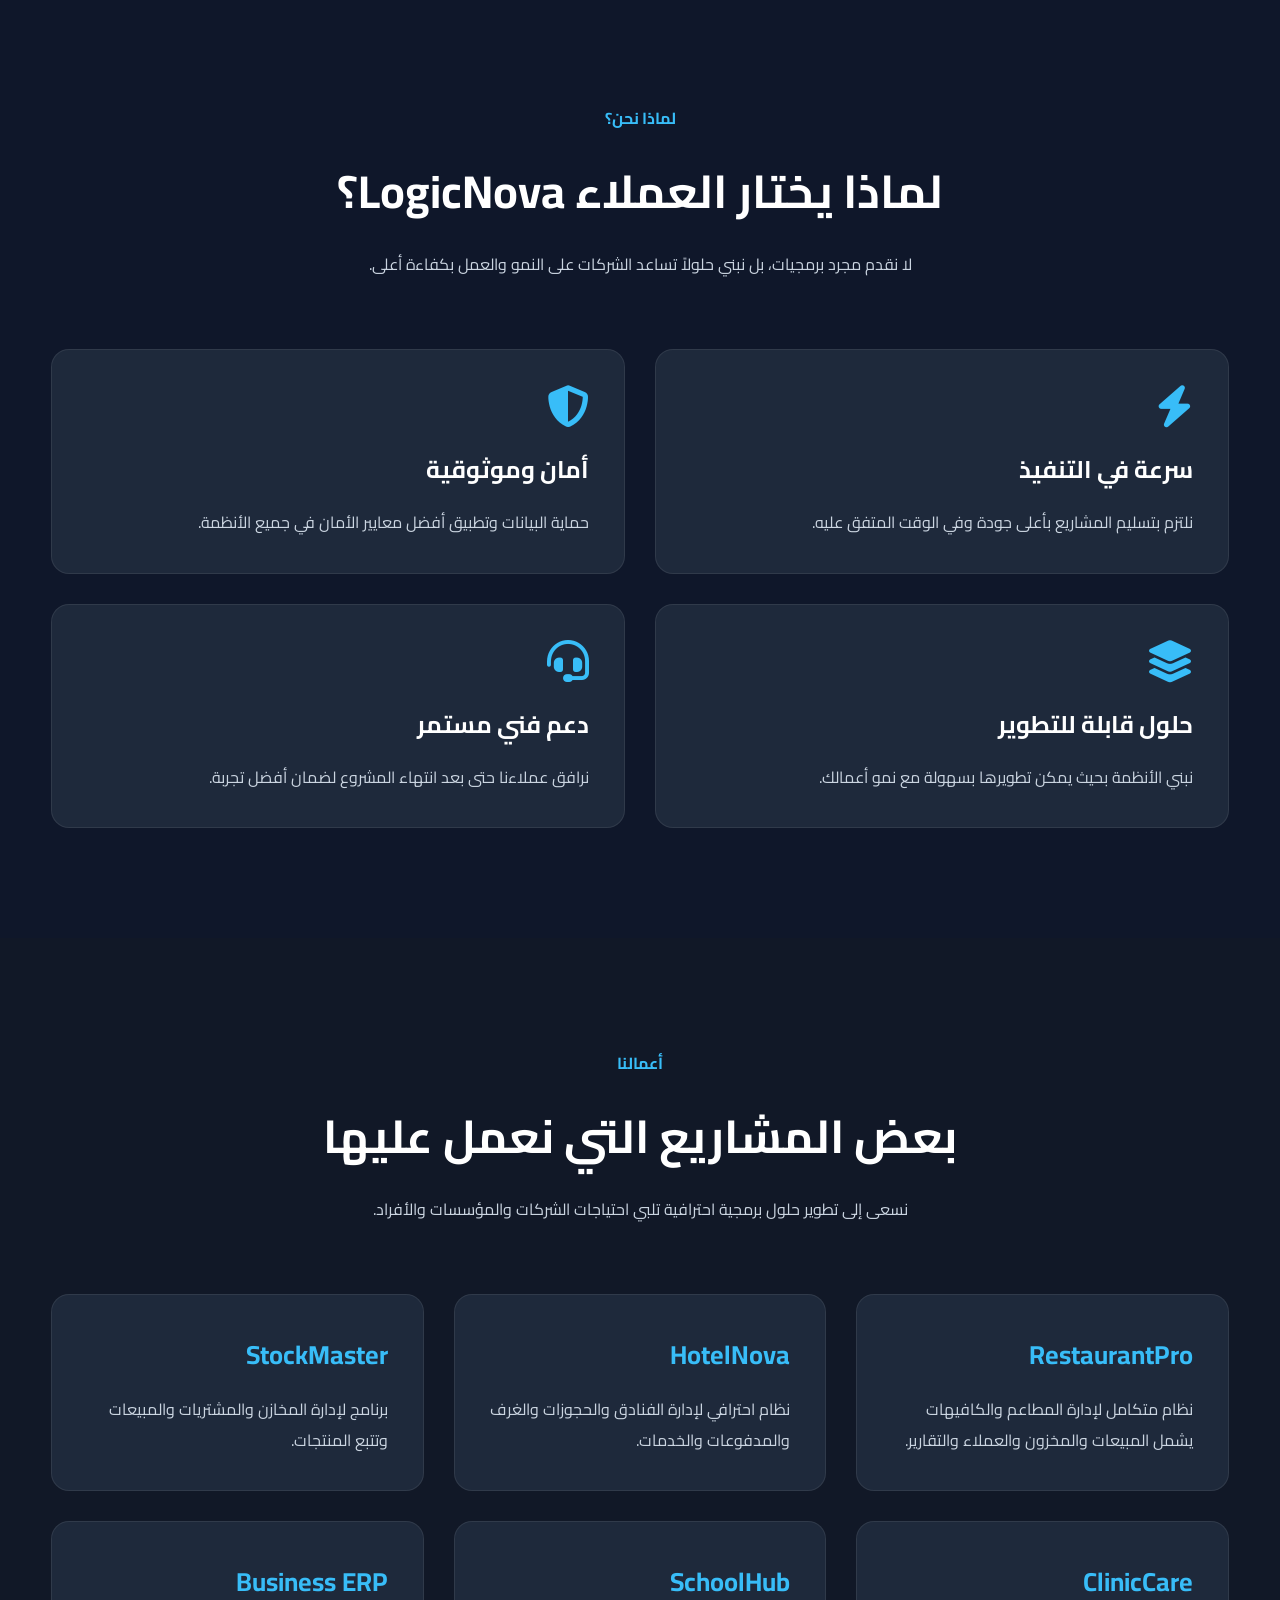
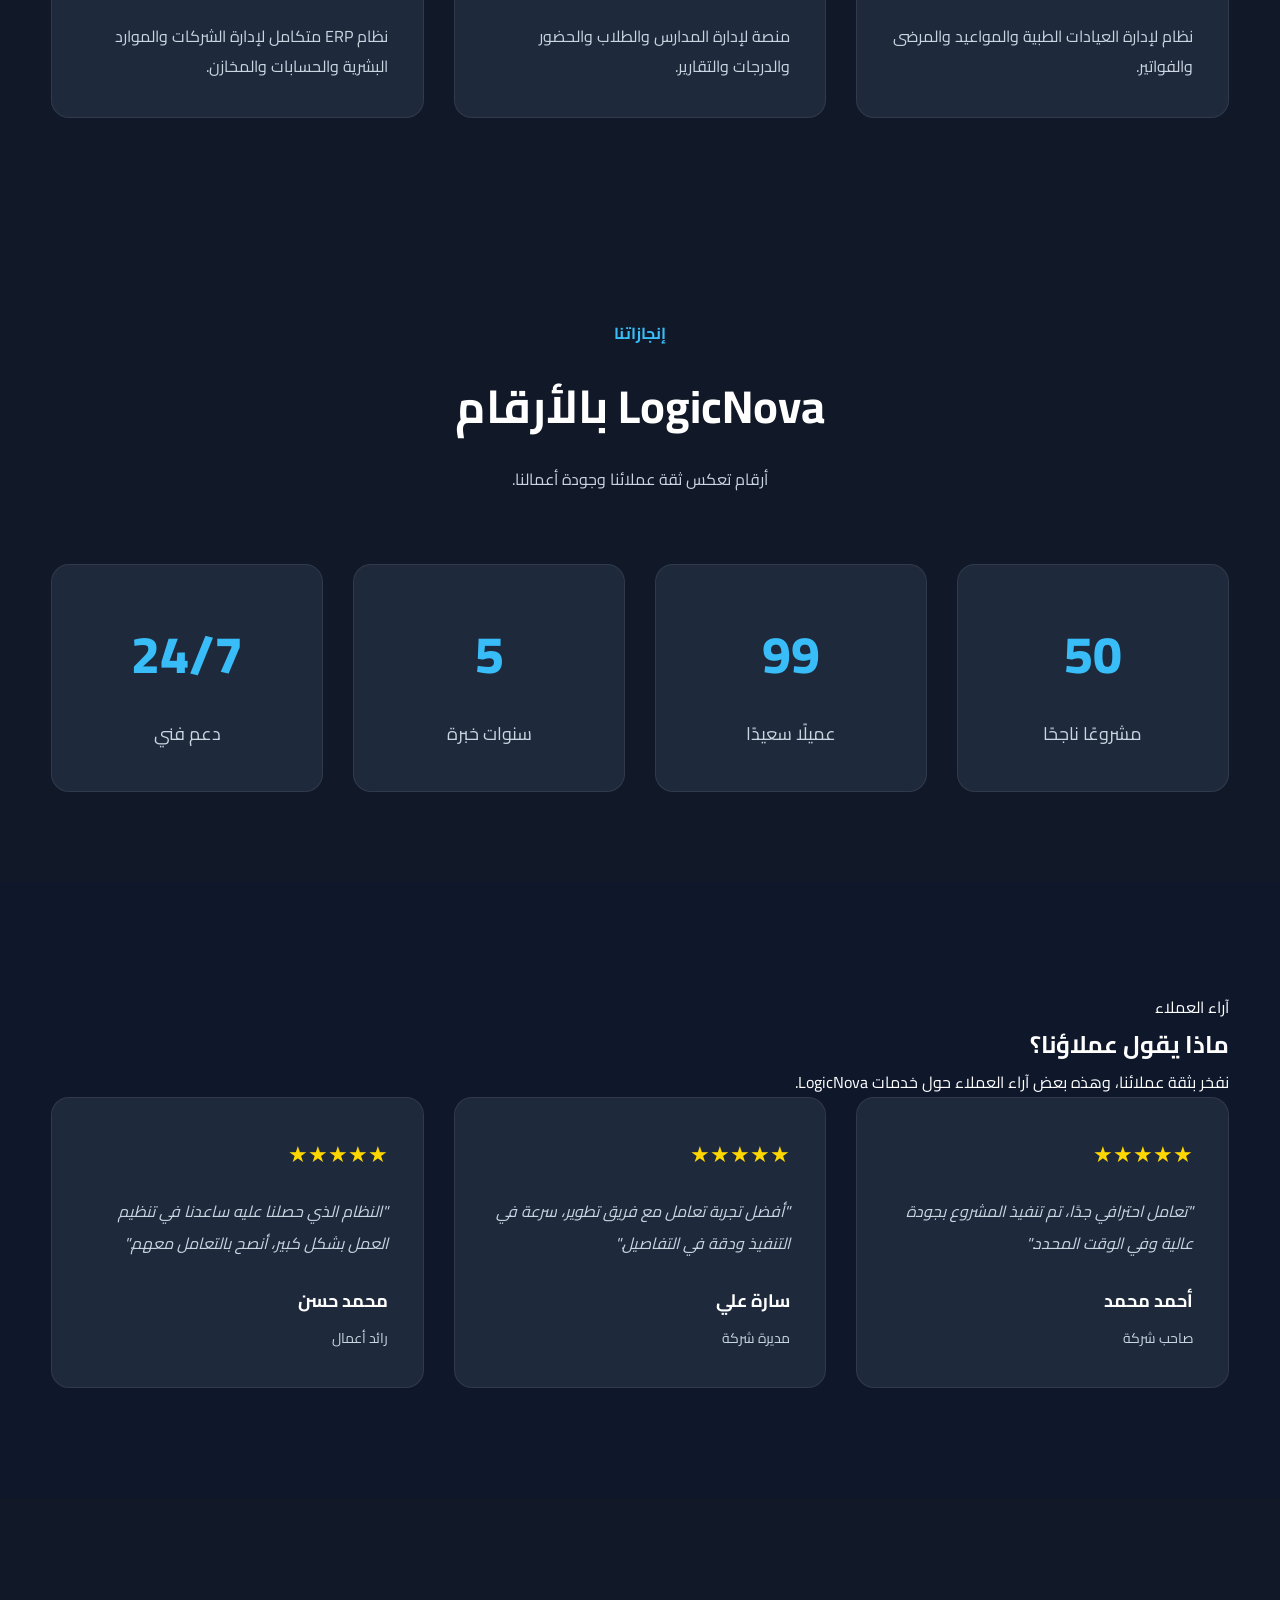
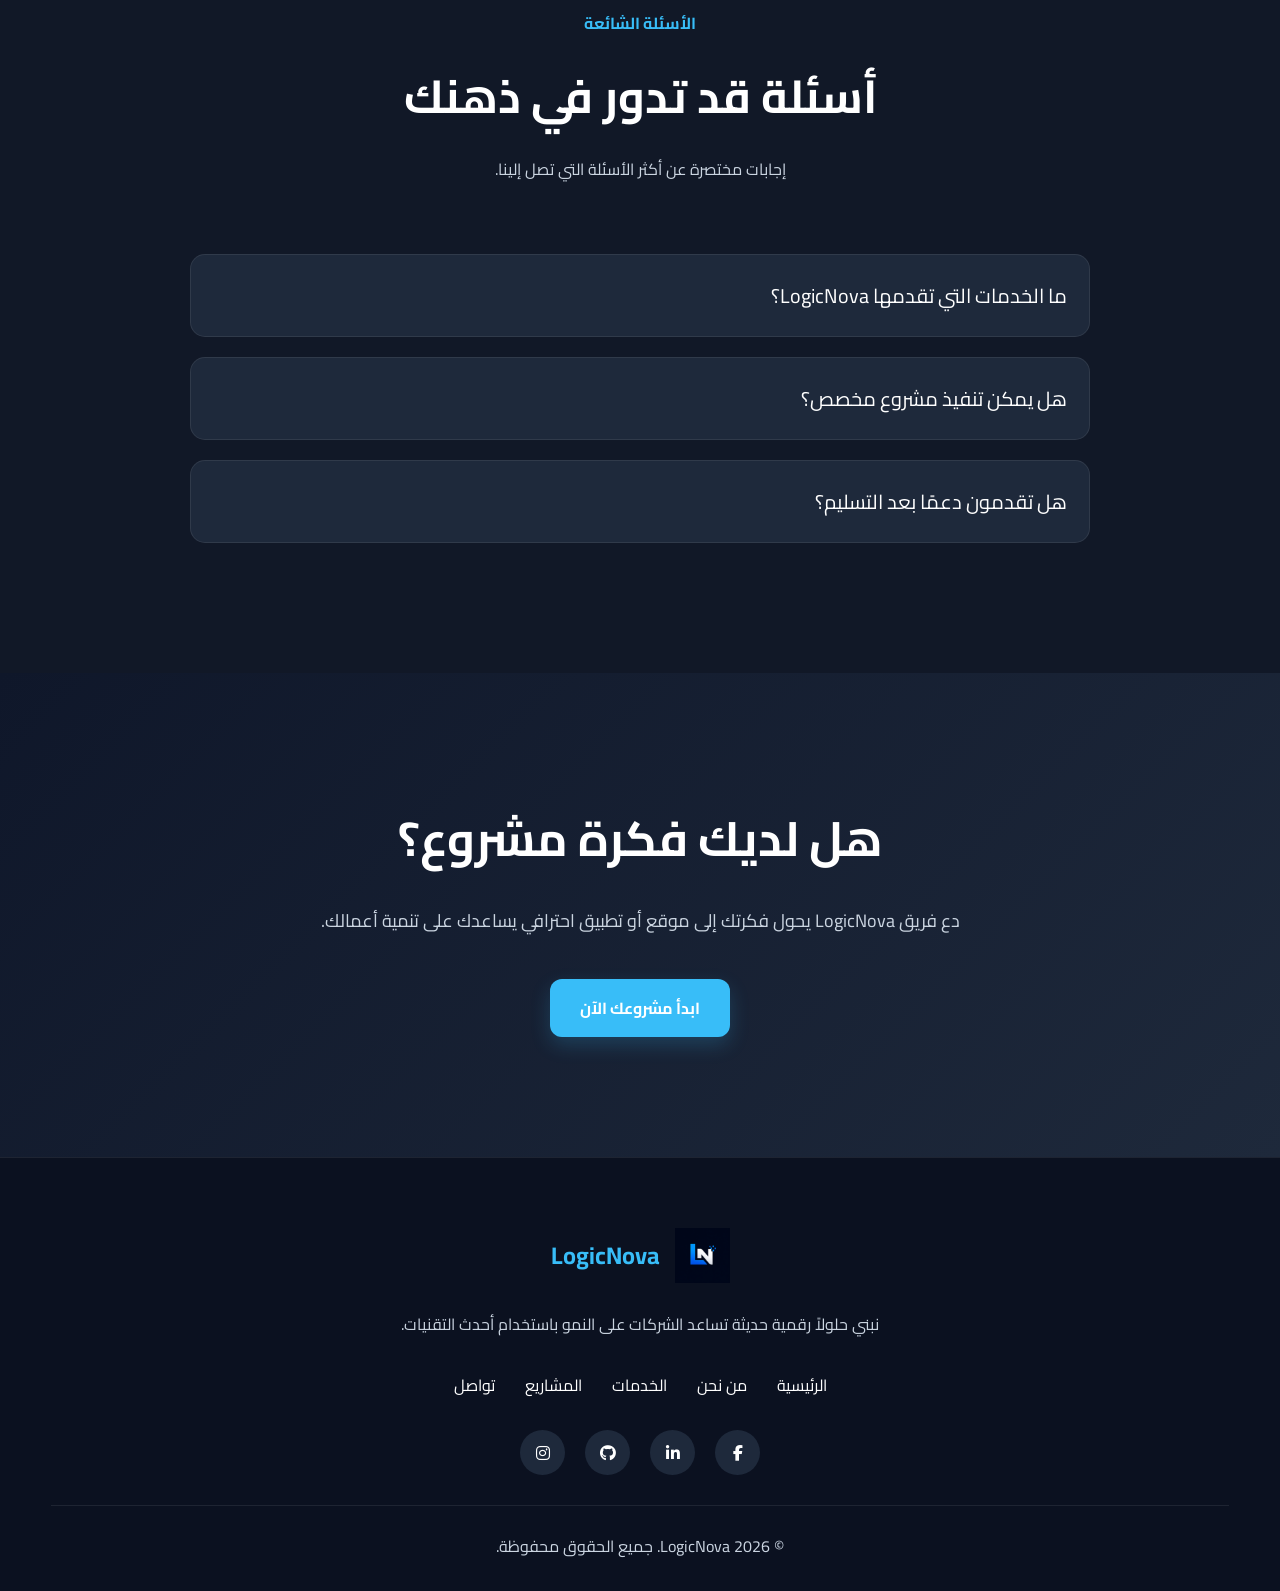
==== commit 019b77f0: "Initial LogicNova Website" ====
--- a/index.html
+++ b/index.html
@@ -11,6 +11,9 @@
 
     <!-- عنوان الصفحة -->
     <title>LogicNova | نبني حلولاً رقمية للمستقبل</title>
+
+    <!-- Google Search Console -->
+<meta name="google-site-verification" content="FTLG_TwvMfAm0OCQ9CIM8reVuLt4sKBWLSFWtVhgXYE" />
 
     <!-- وصف الموقع -->
     <meta name="description"
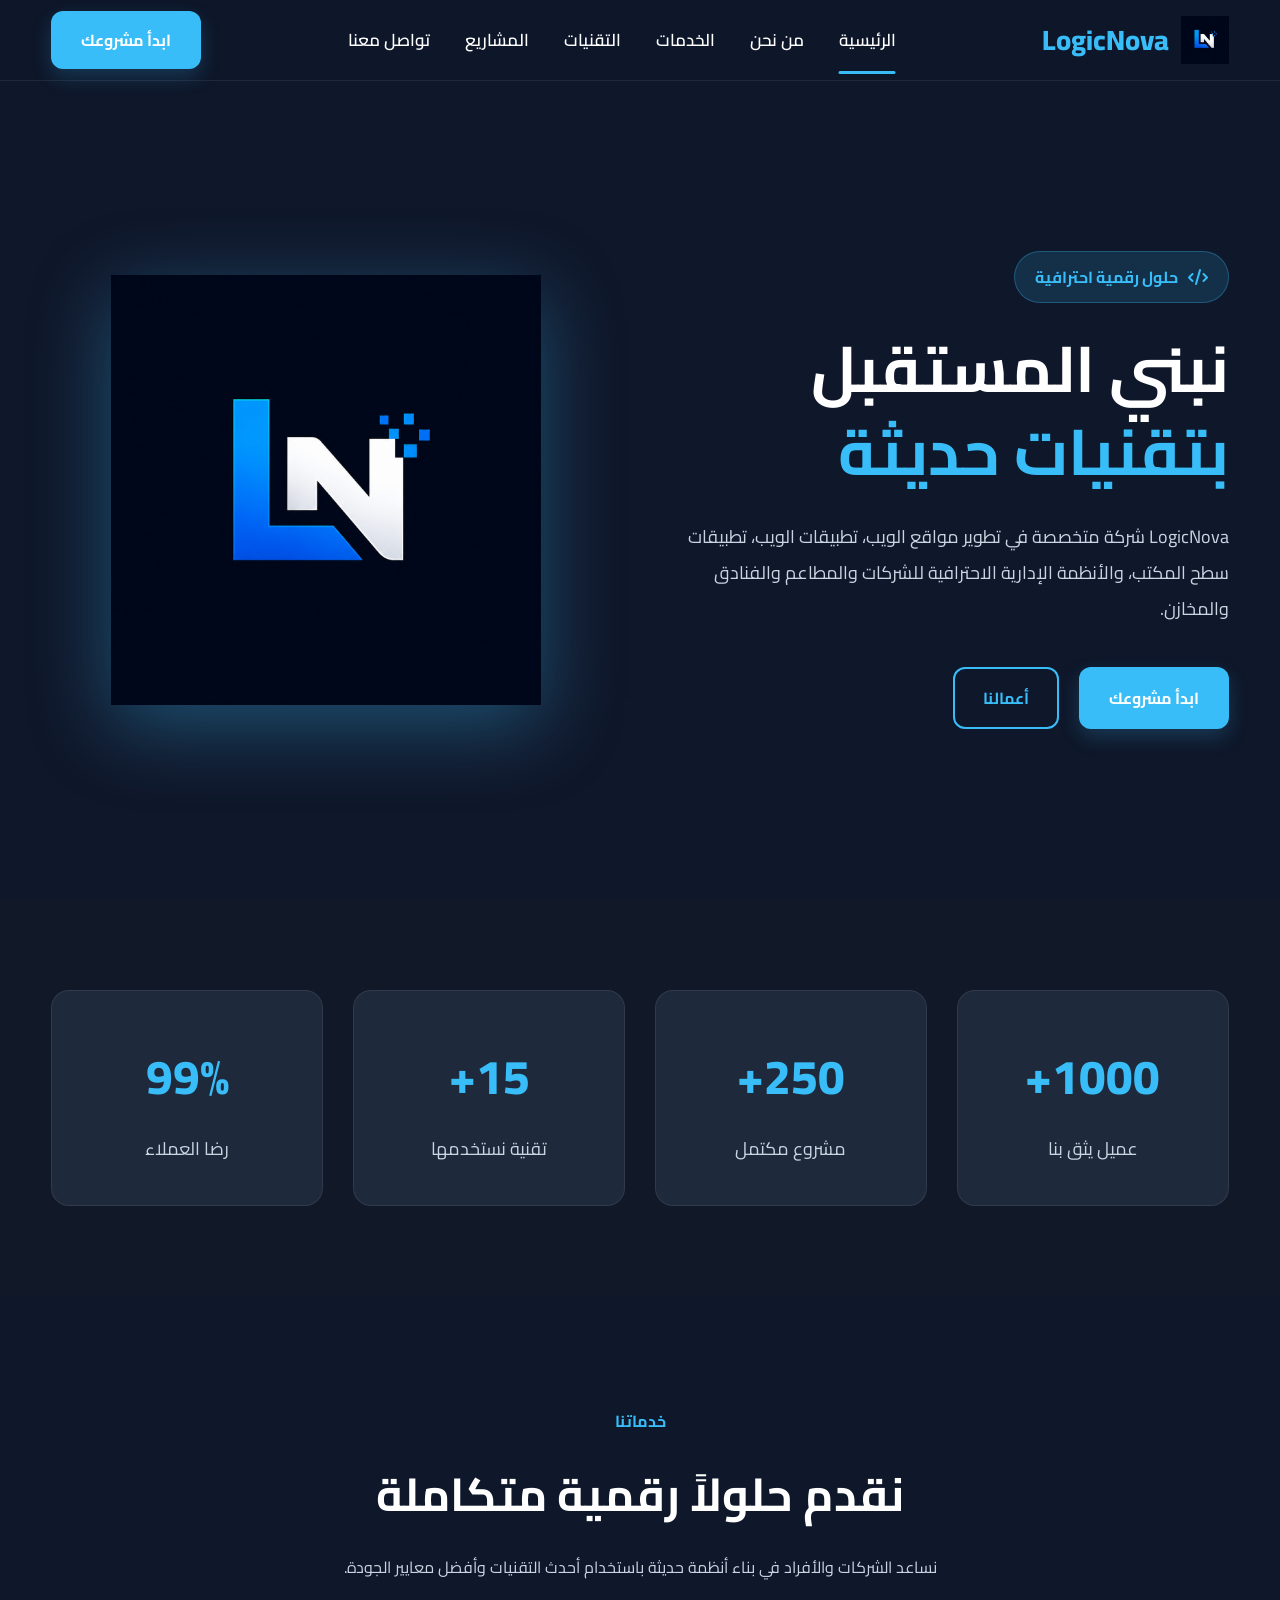
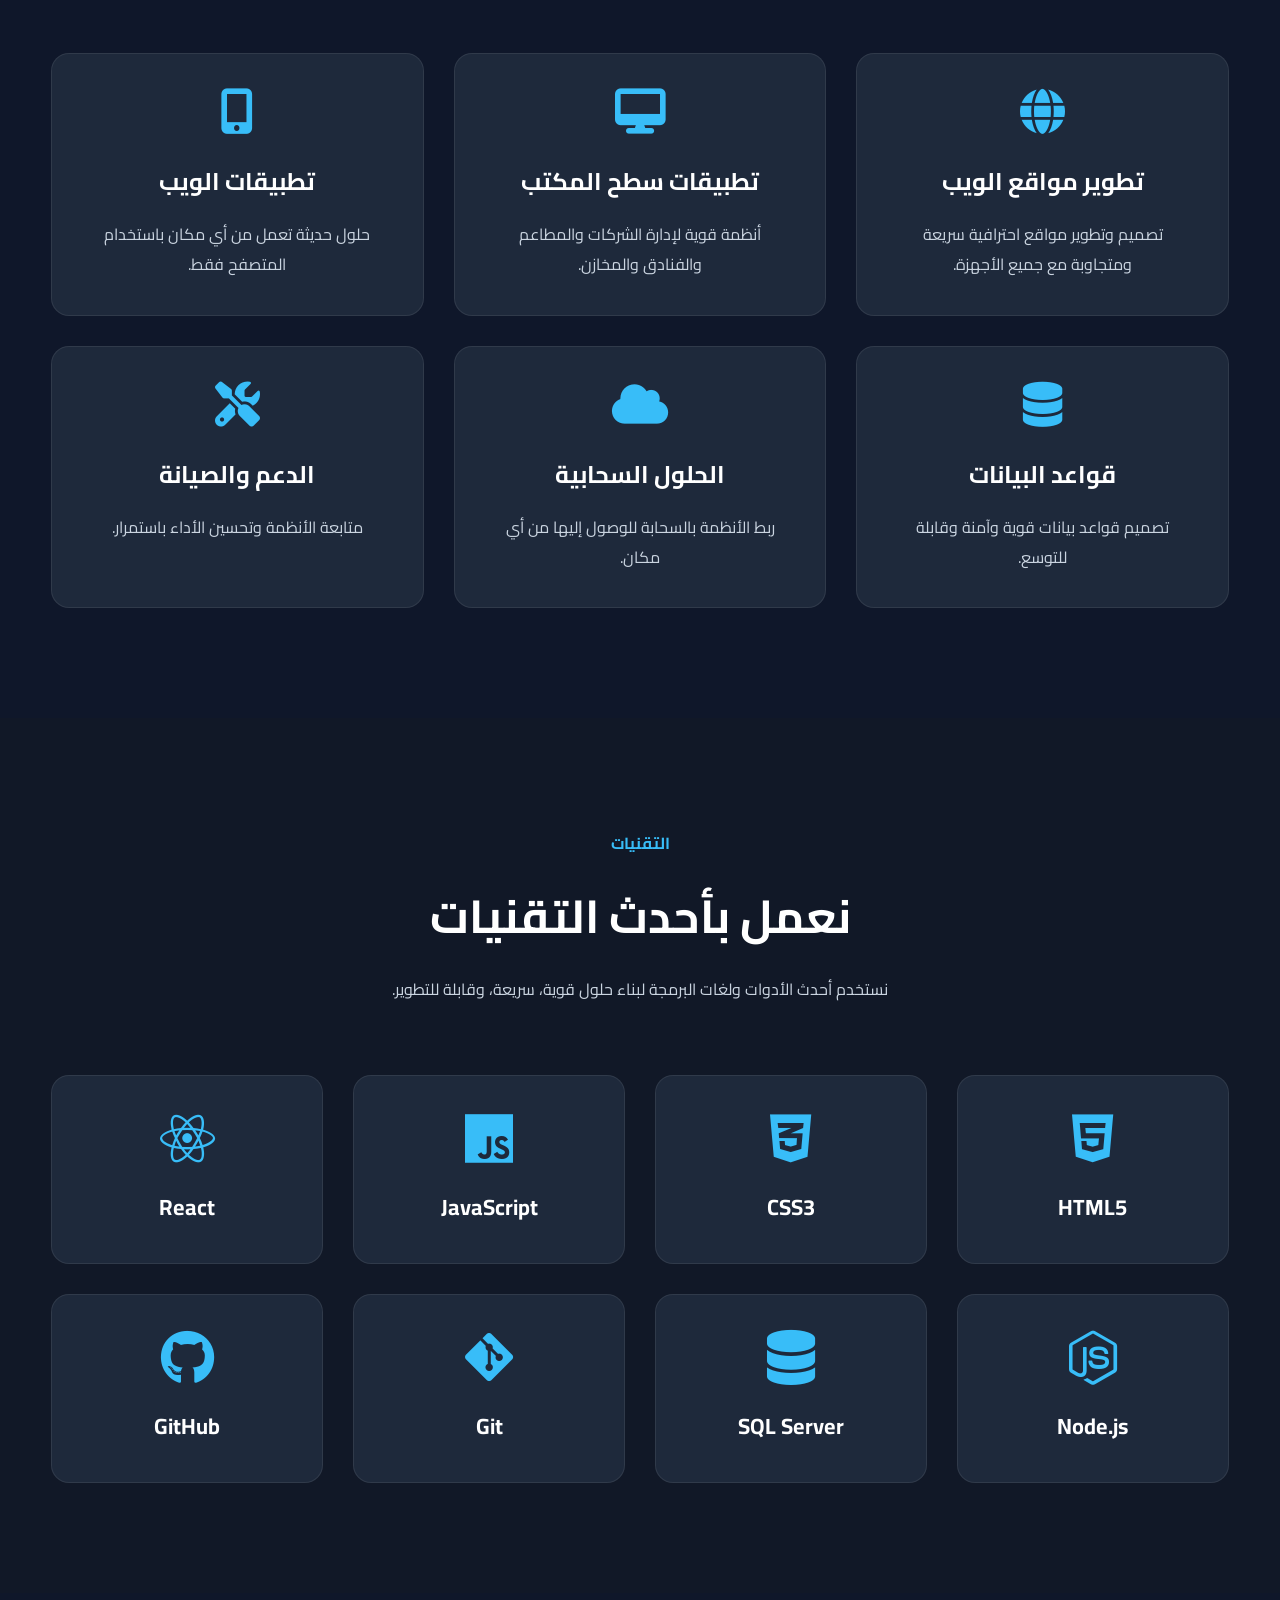
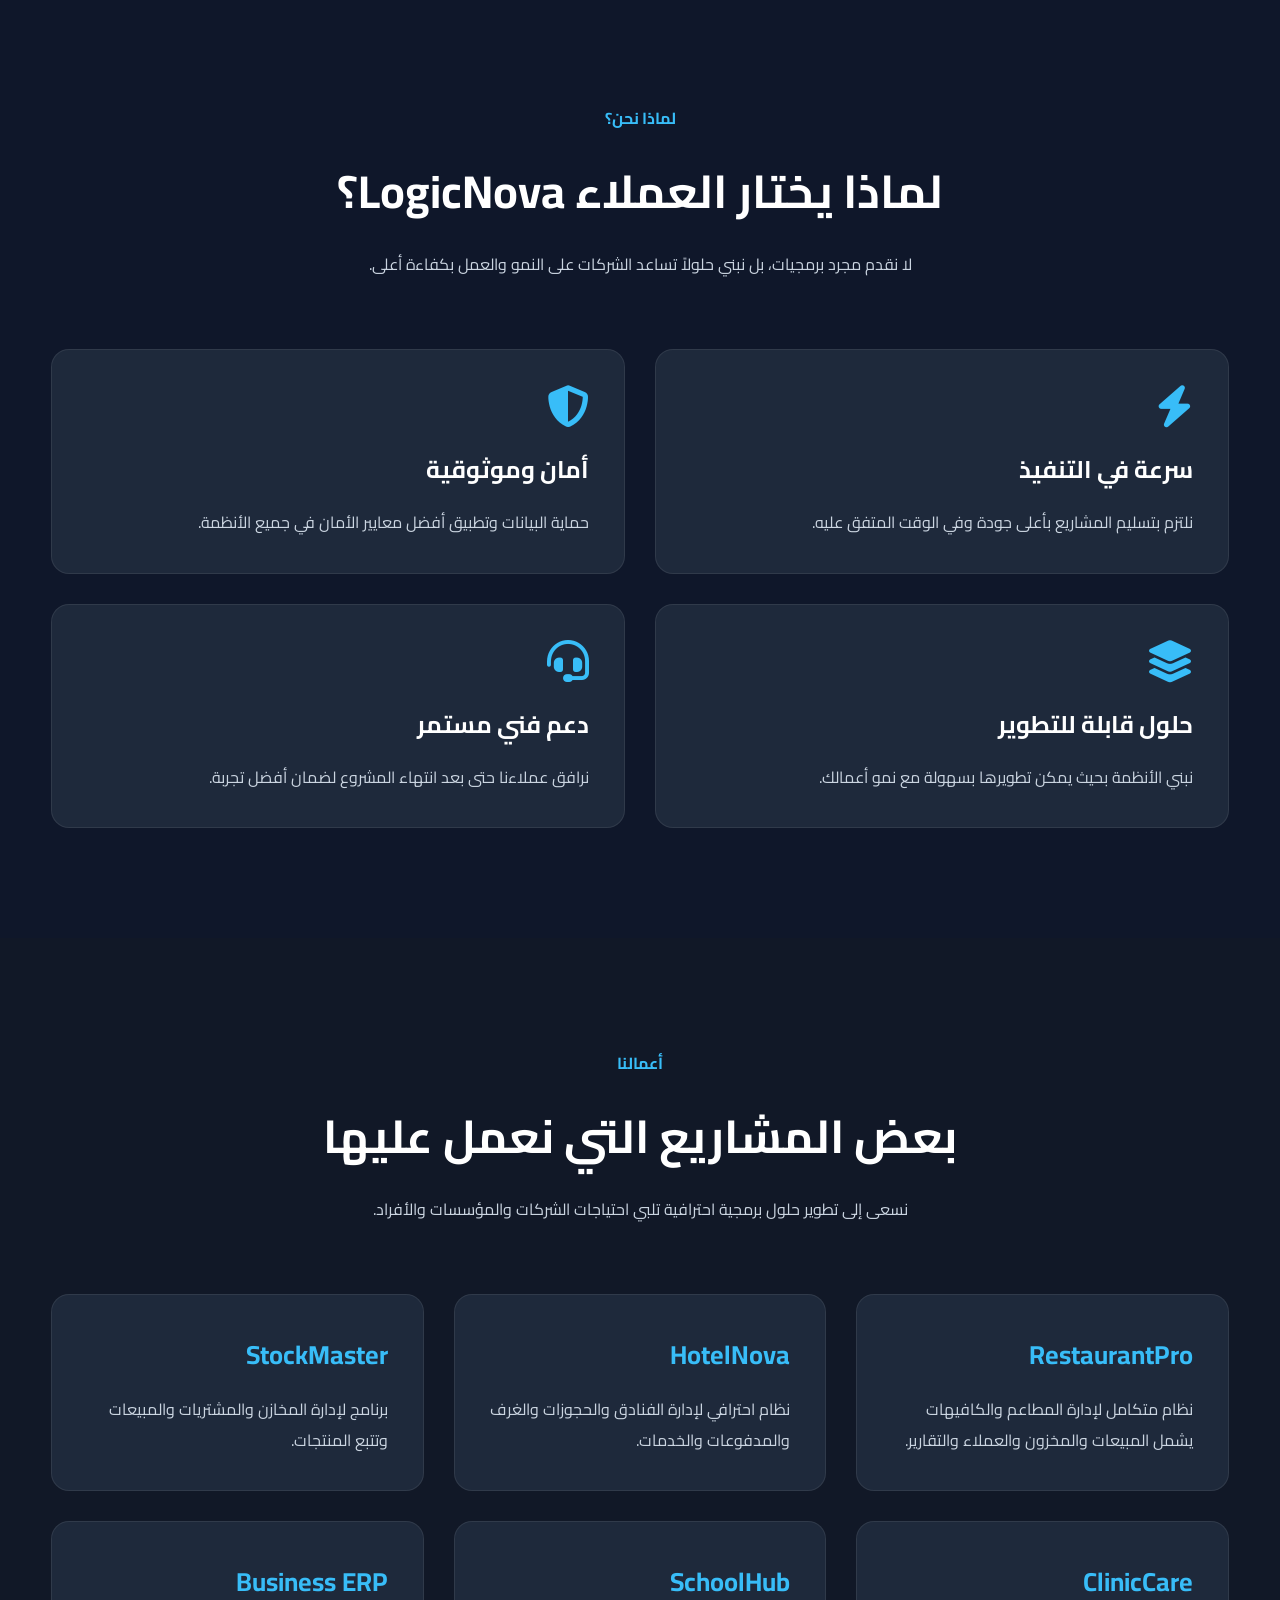
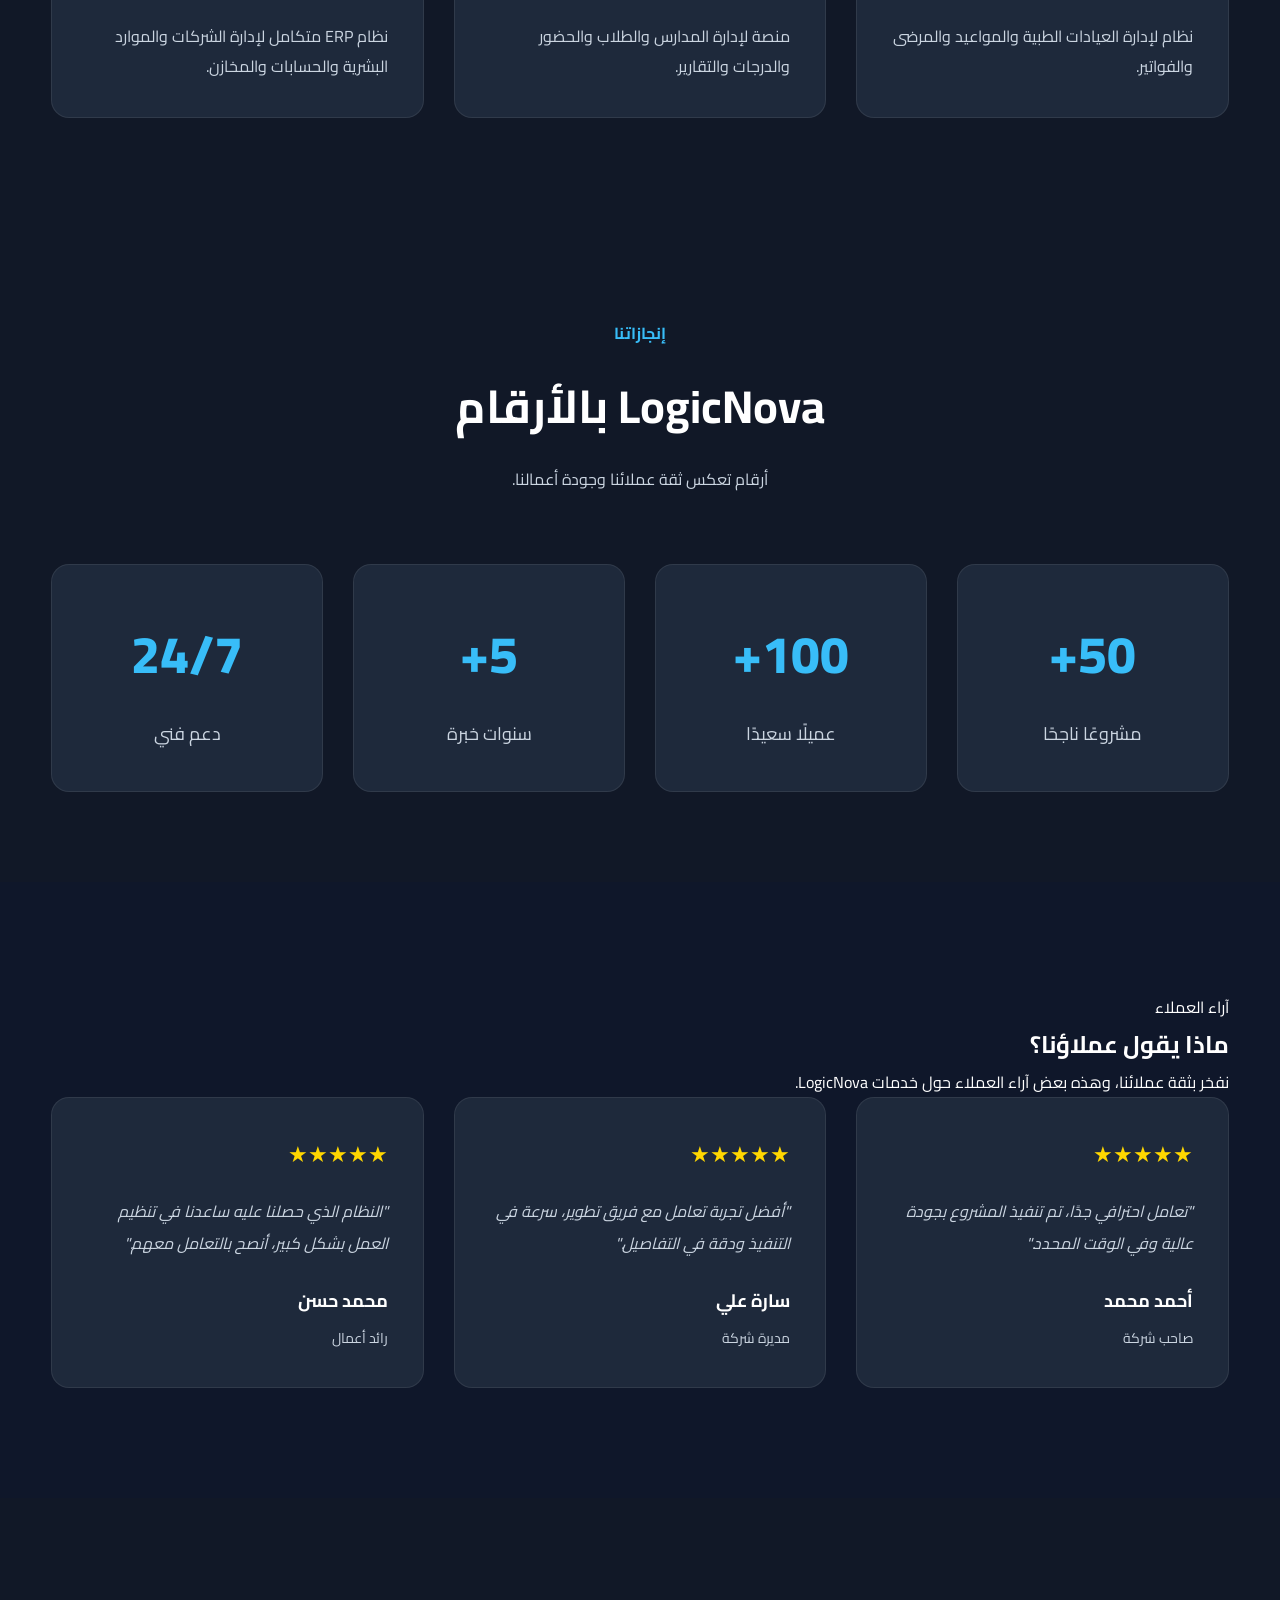
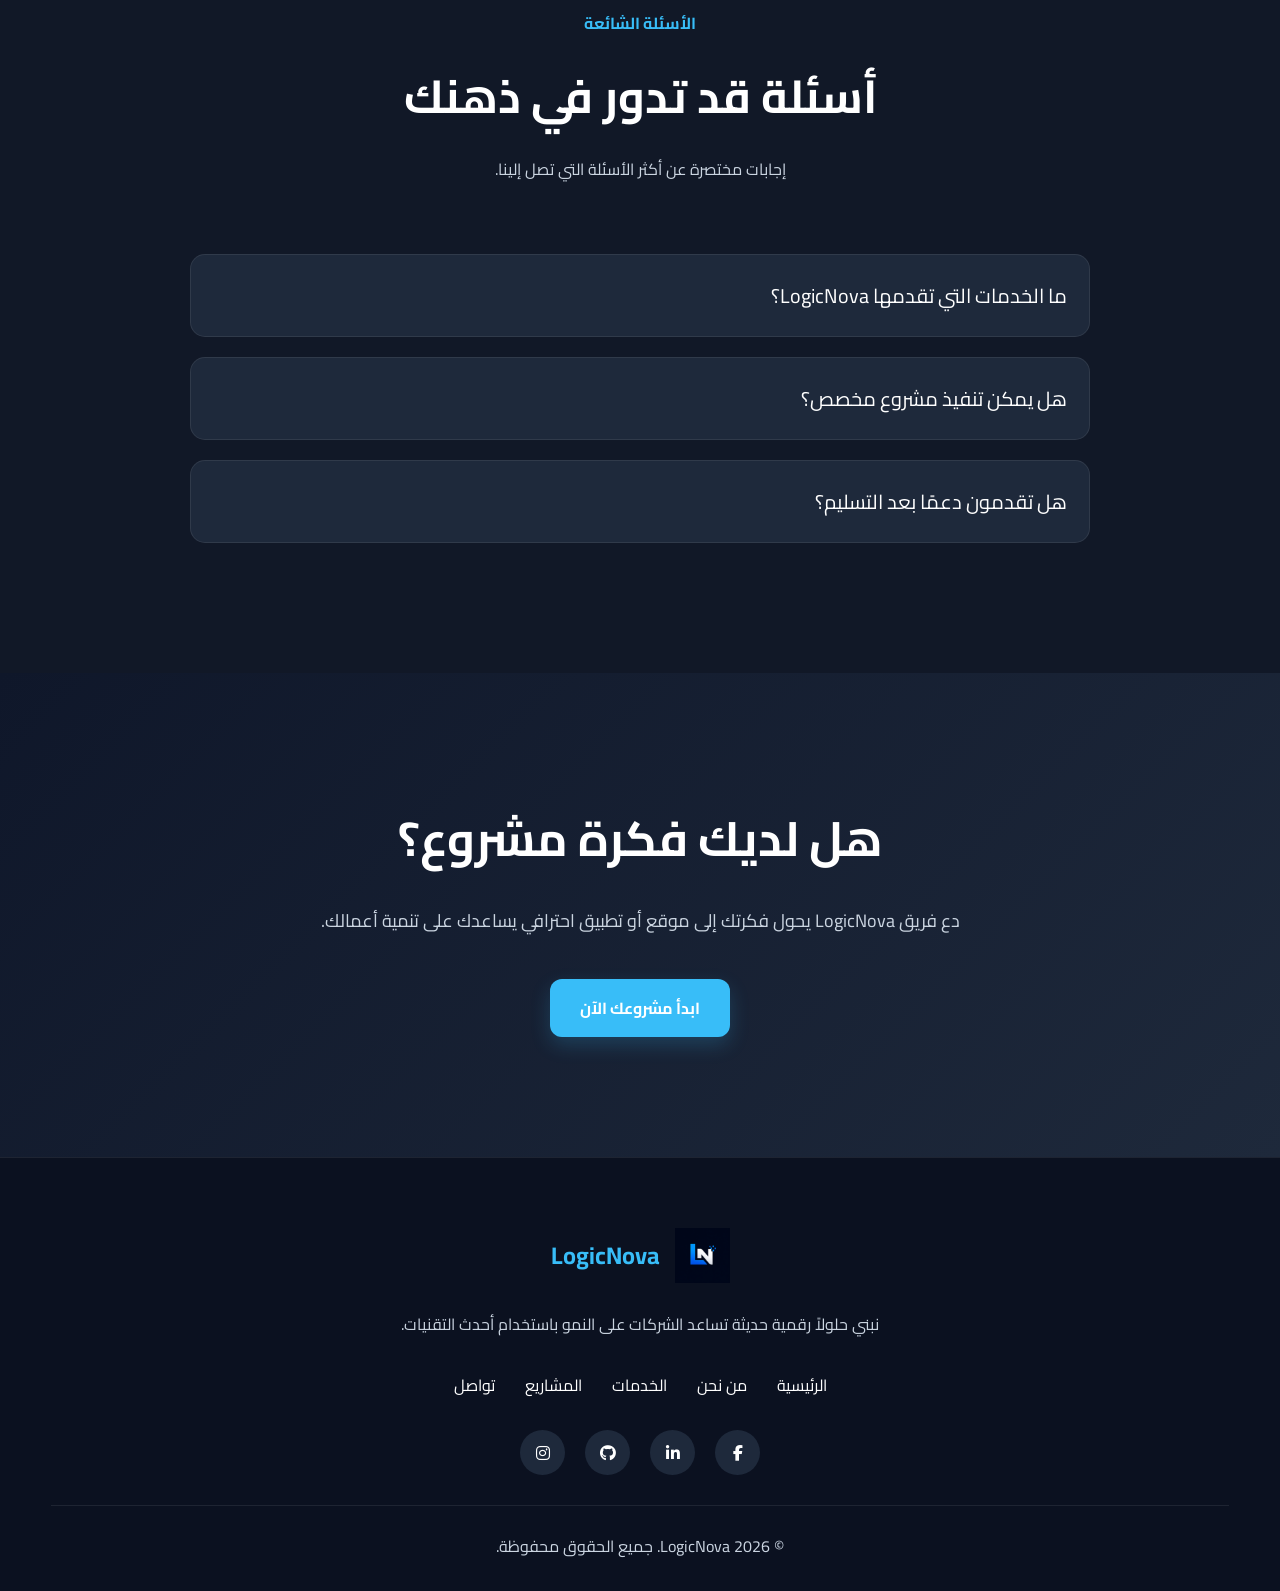
==== commit e14f7f81: "Initial LogicNova Website" ====
--- a/index.html
+++ b/index.html
@@ -70,6 +70,16 @@
     <link rel="stylesheet" href="css/style.css">
 
     <link rel="stylesheet" href="css/responsive.css">
+    
+<!-- Google Analytics -->
+<script async src="https://www.googletagmanager.com/gtag/js?id=G-9XP853S2KN"></script>
+<script>
+  window.dataLayer = window.dataLayer || [];
+  function gtag(){dataLayer.push(arguments);}
+  gtag('js', new Date());
+
+  gtag('config', 'G-9XP853S2KN');
+</script>
 
 </head>
 
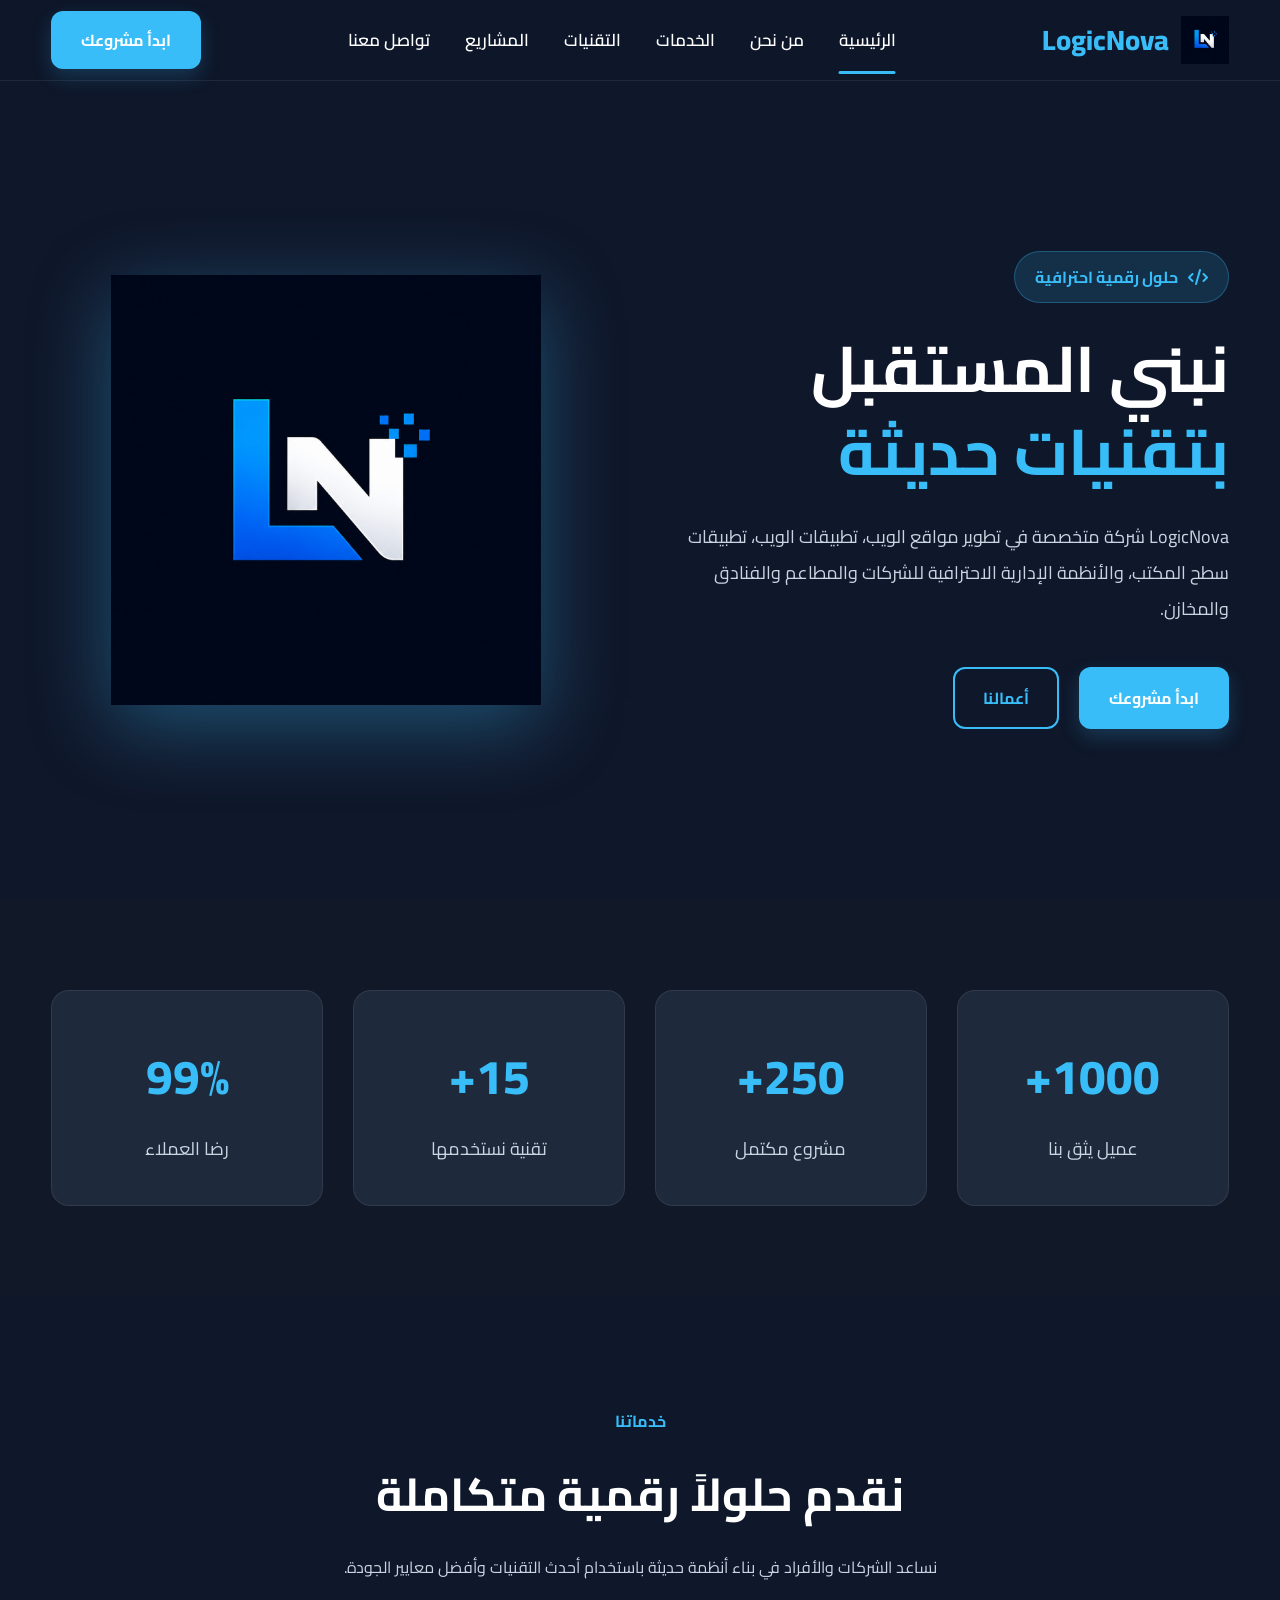
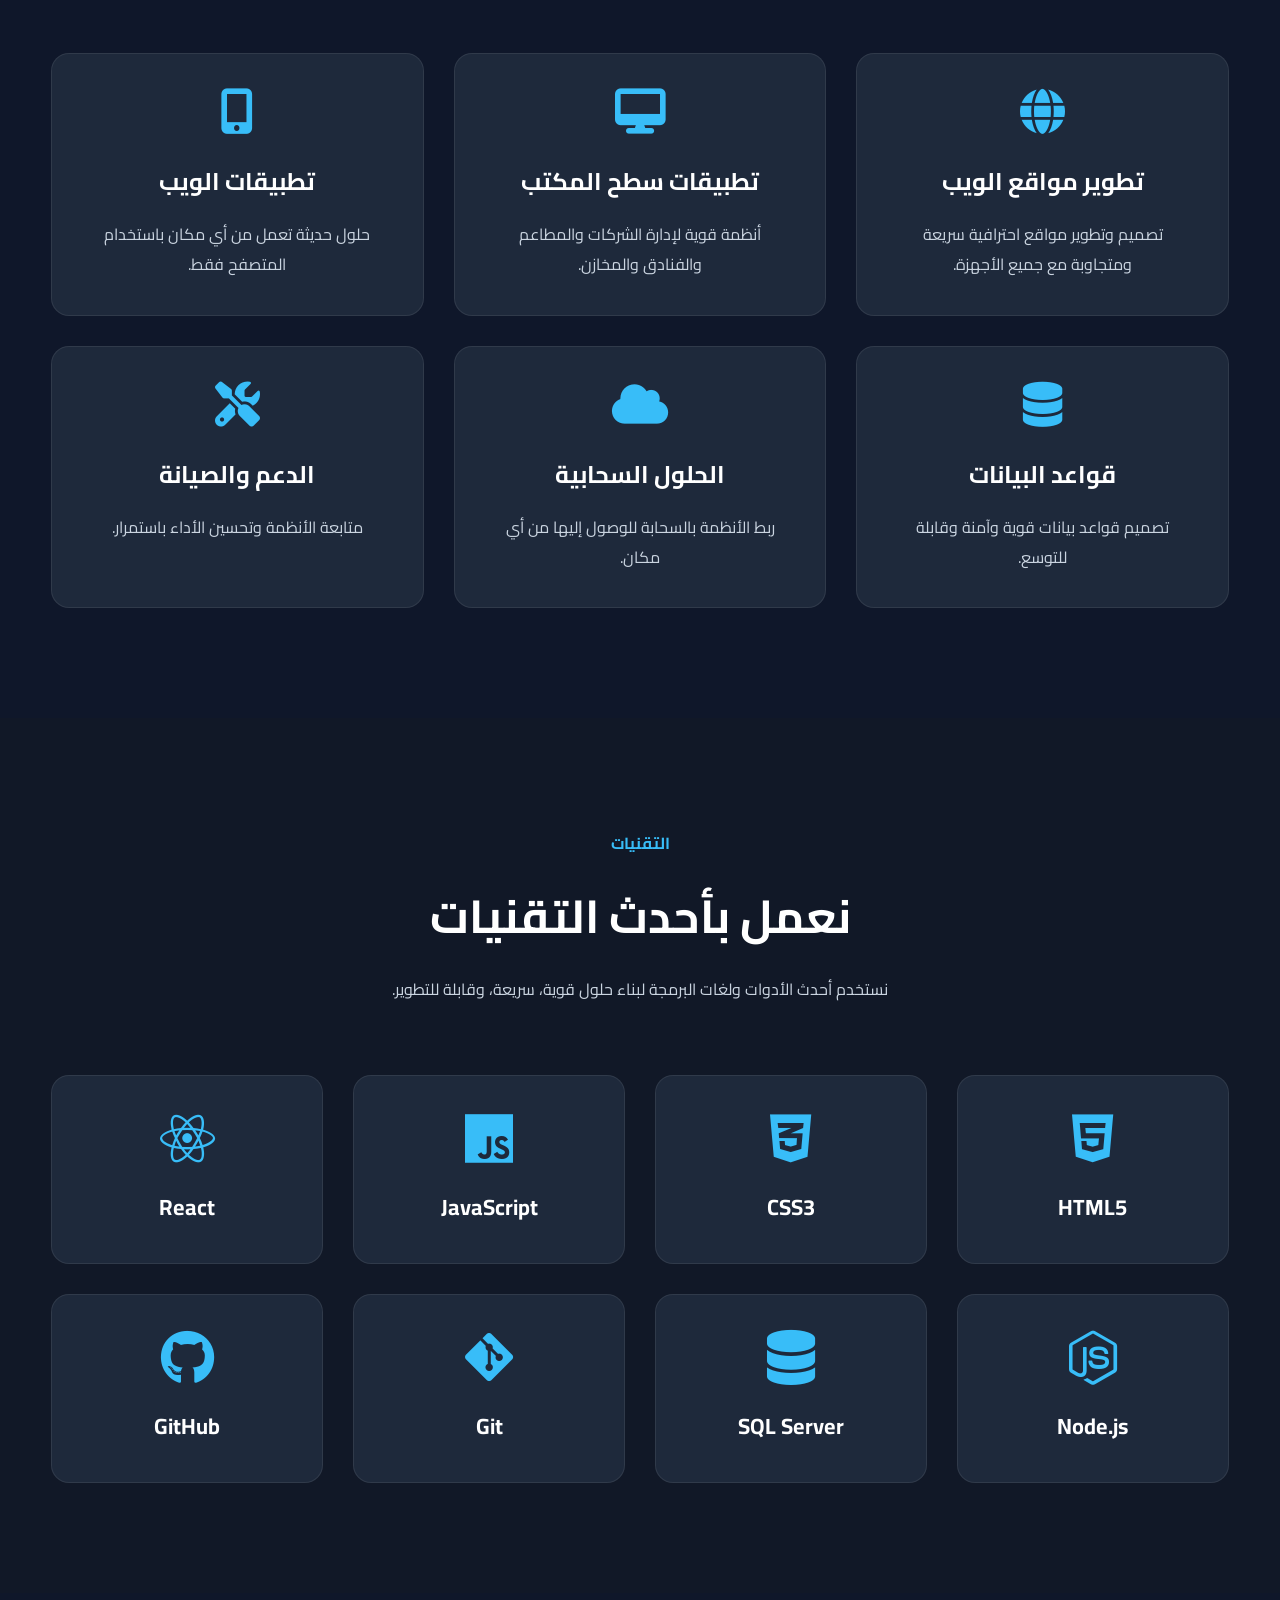
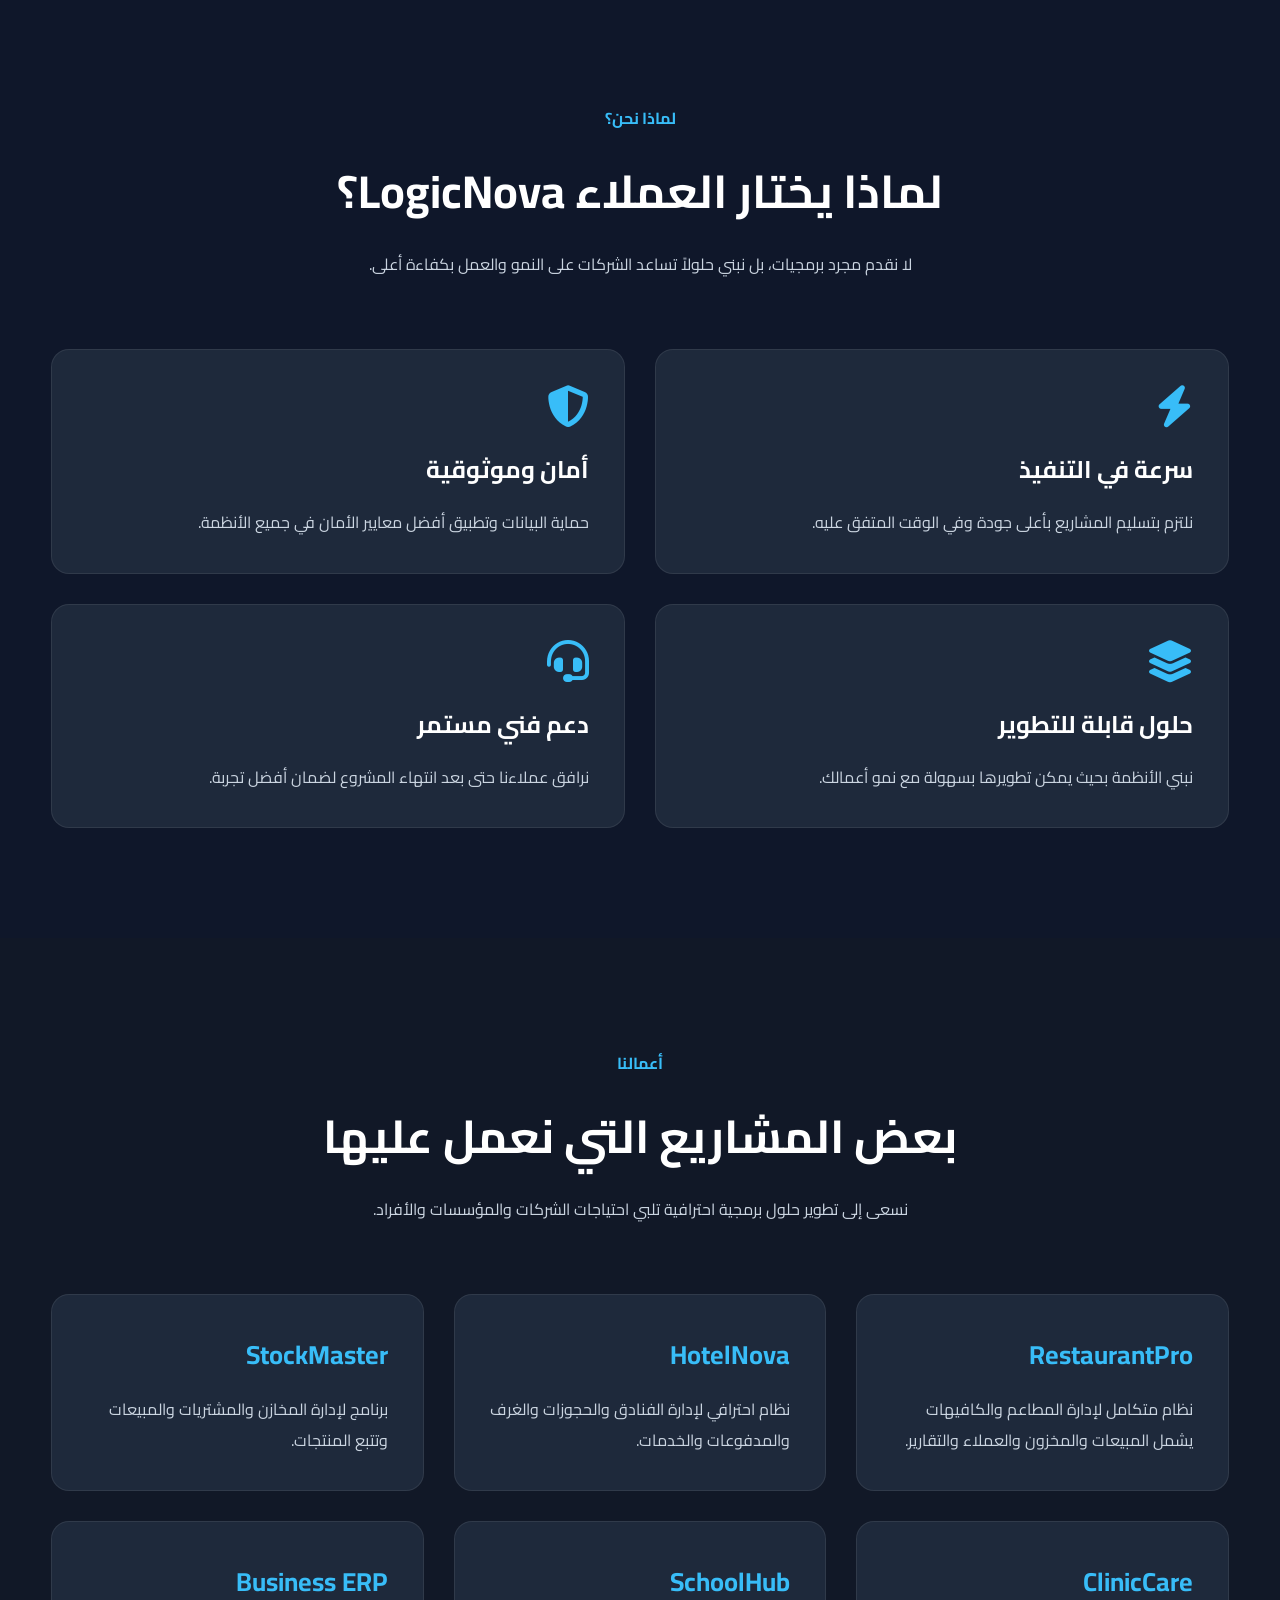
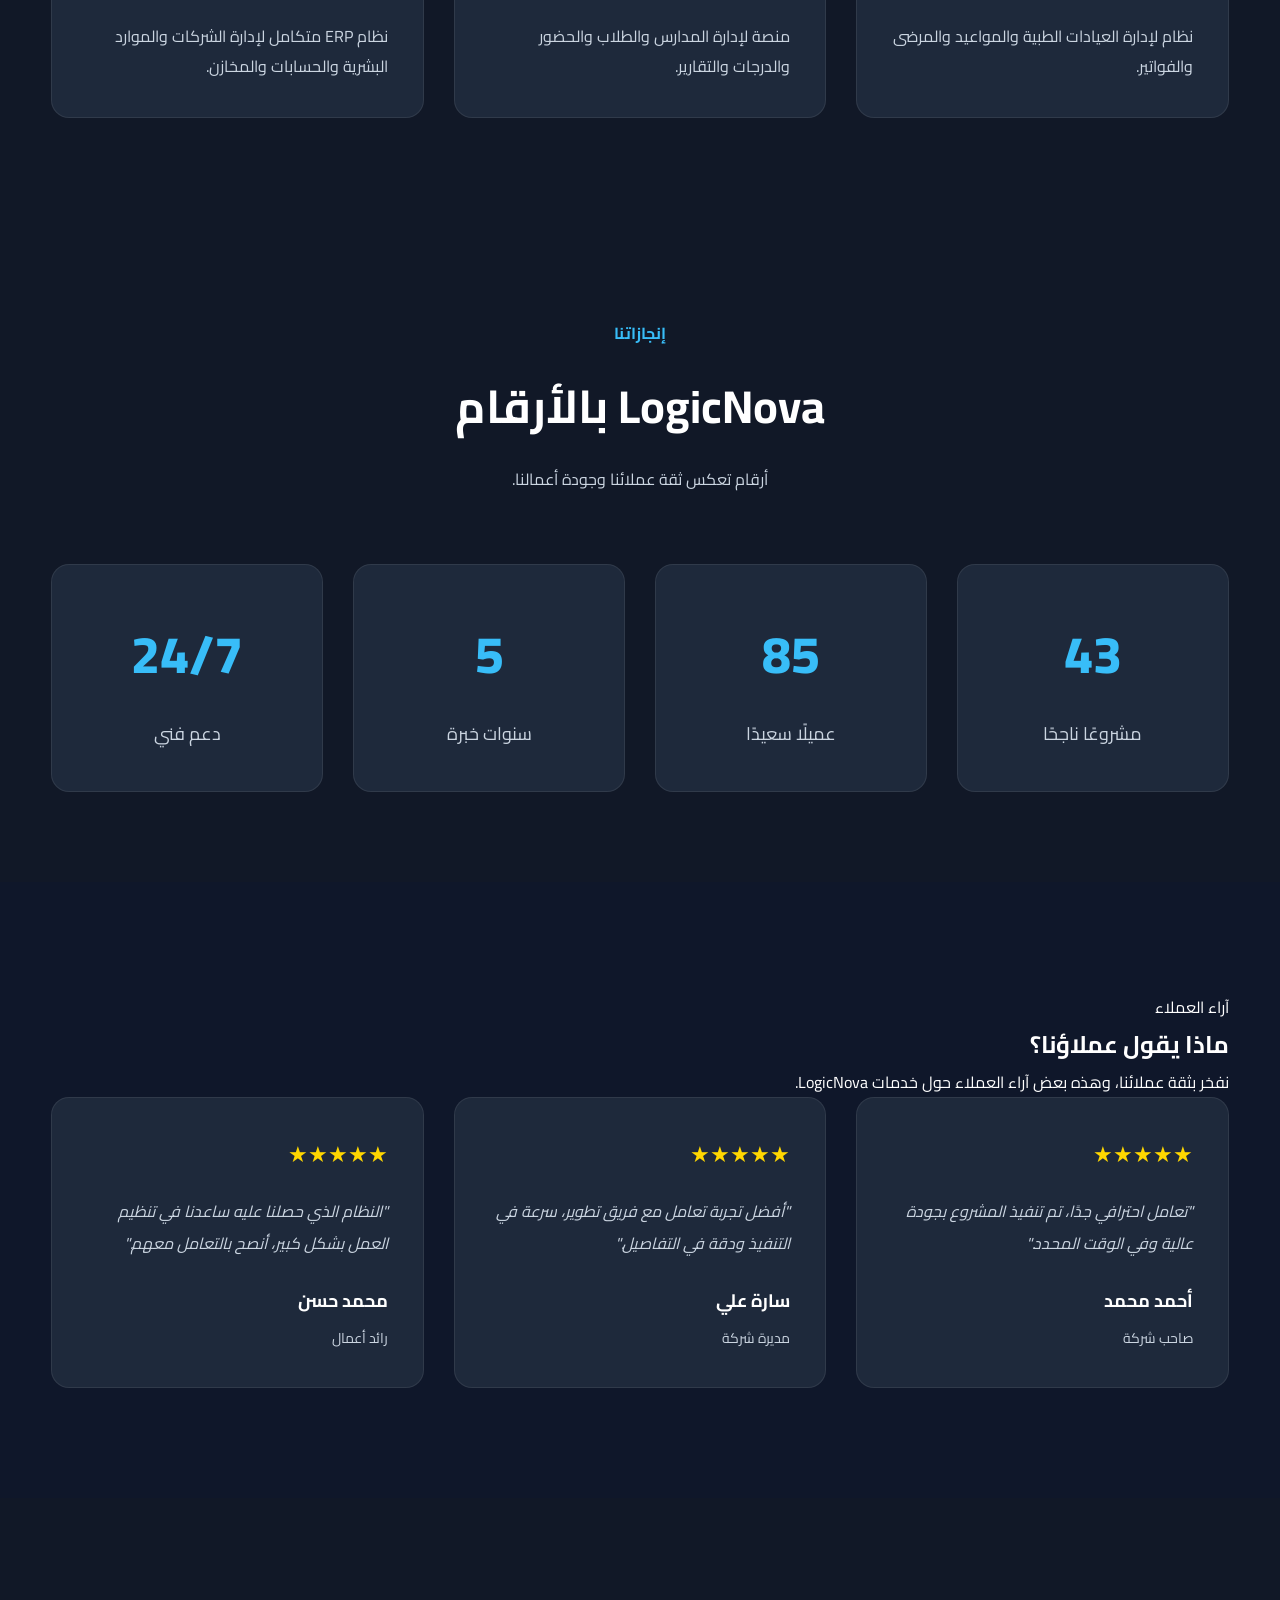
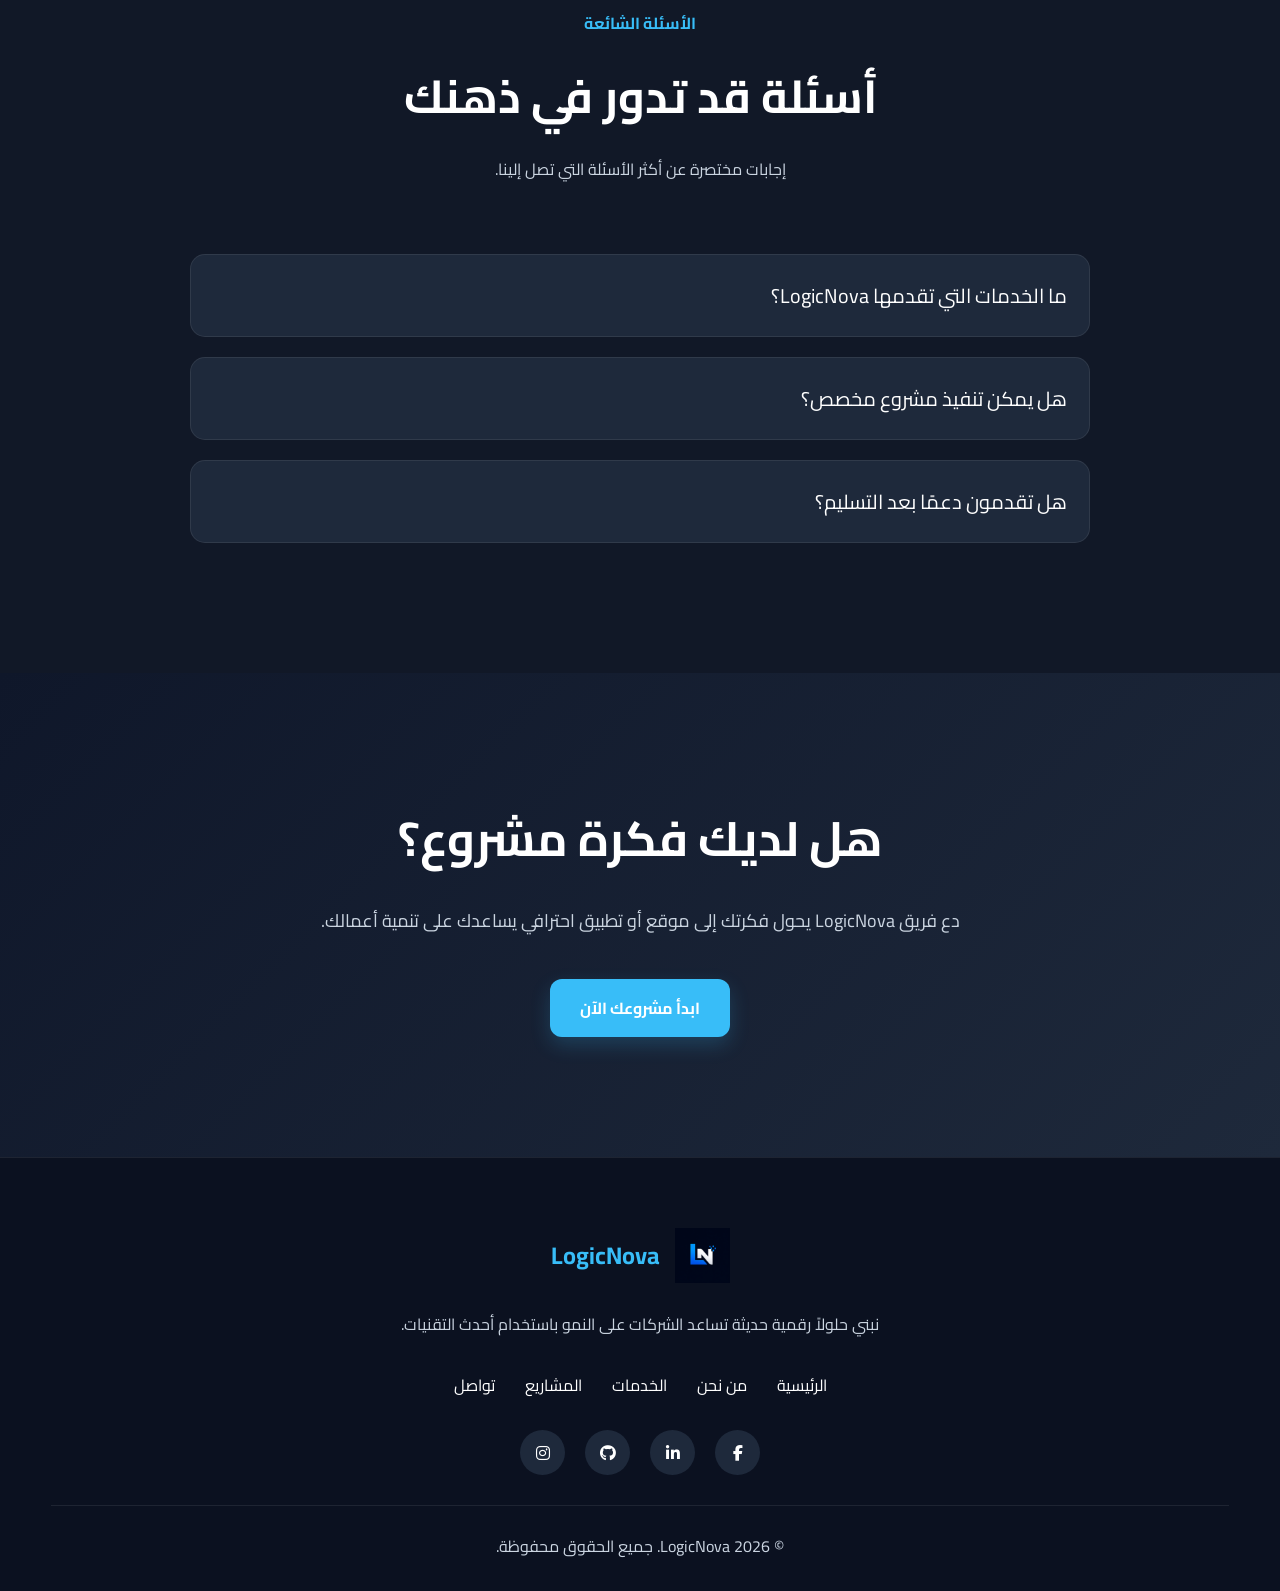
==== commit 06a7917f: "Initial LogicNova Website" ====
--- a/index.html
+++ b/index.html
@@ -70,7 +70,7 @@
     <link rel="stylesheet" href="css/style.css">
 
     <link rel="stylesheet" href="css/responsive.css">
-    
+
 <!-- Google Analytics -->
 <script async src="https://www.googletagmanager.com/gtag/js?id=G-9XP853S2KN"></script>
 <script>
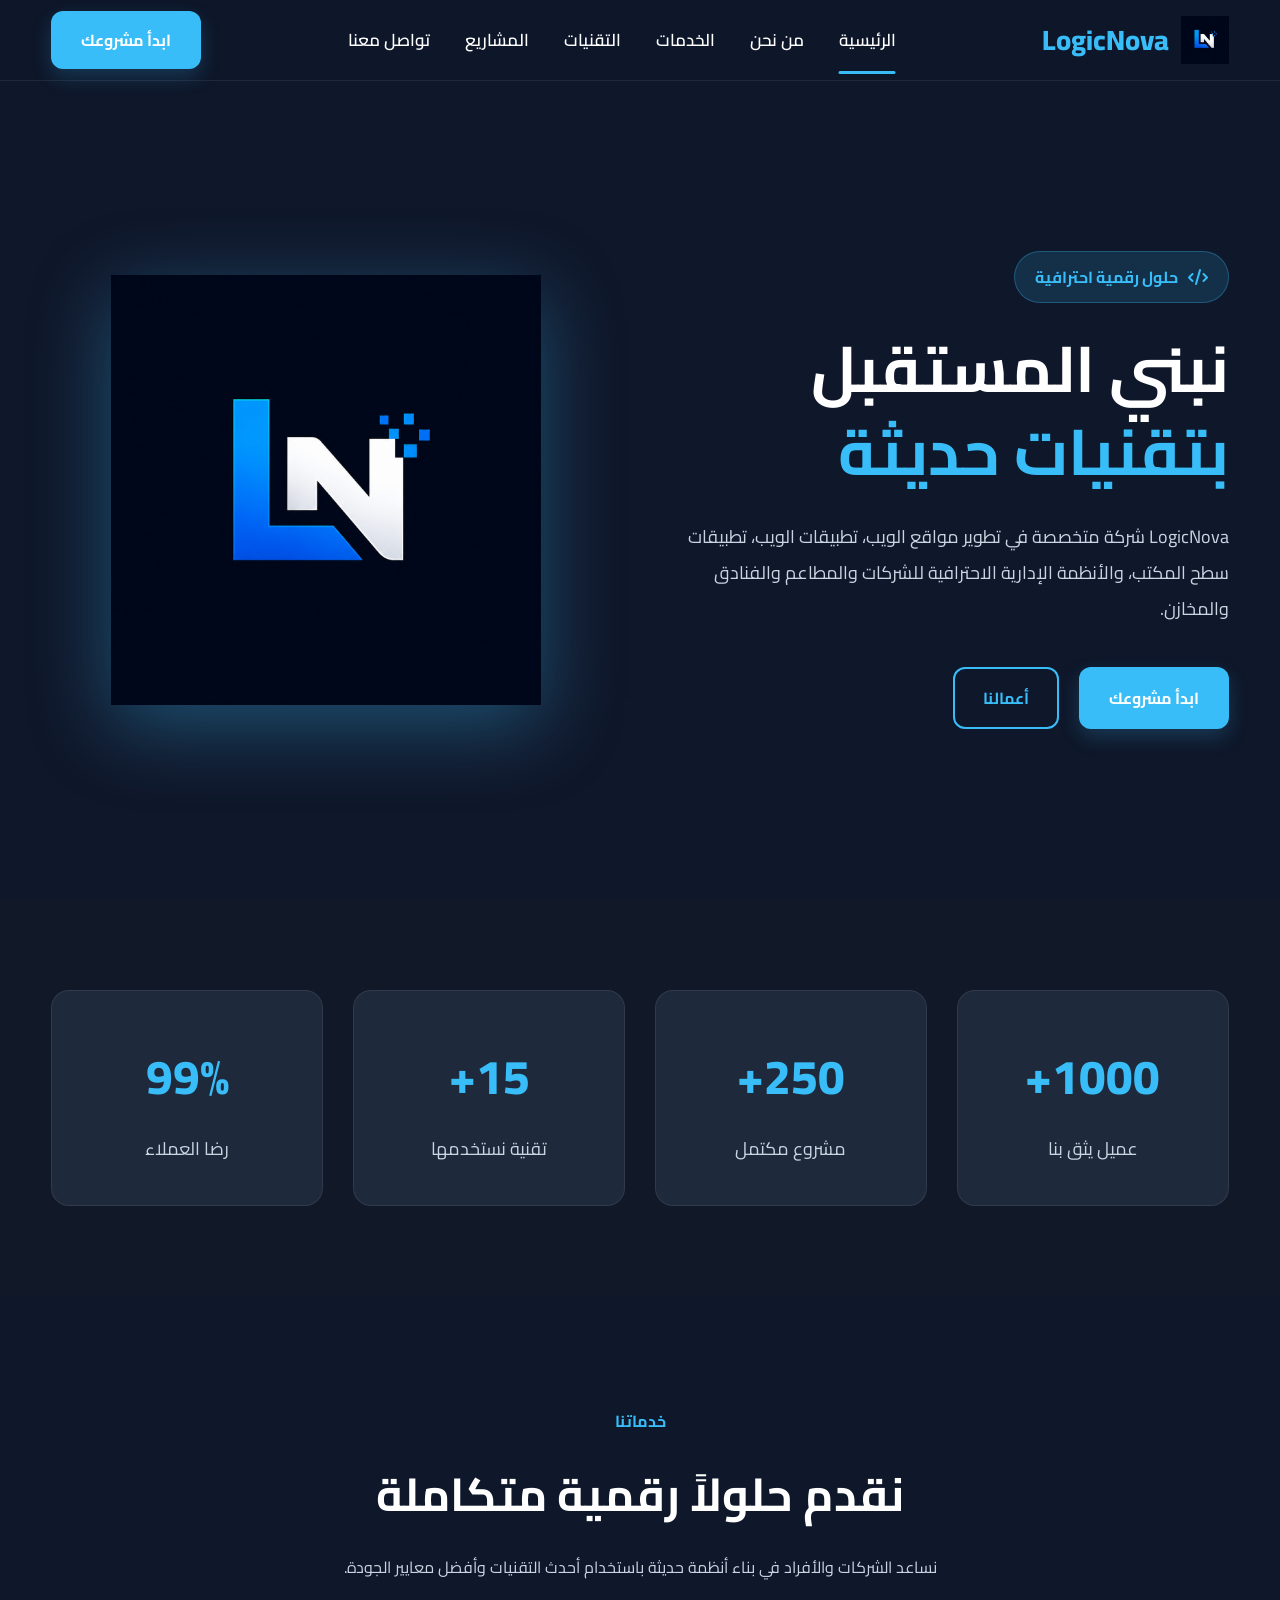
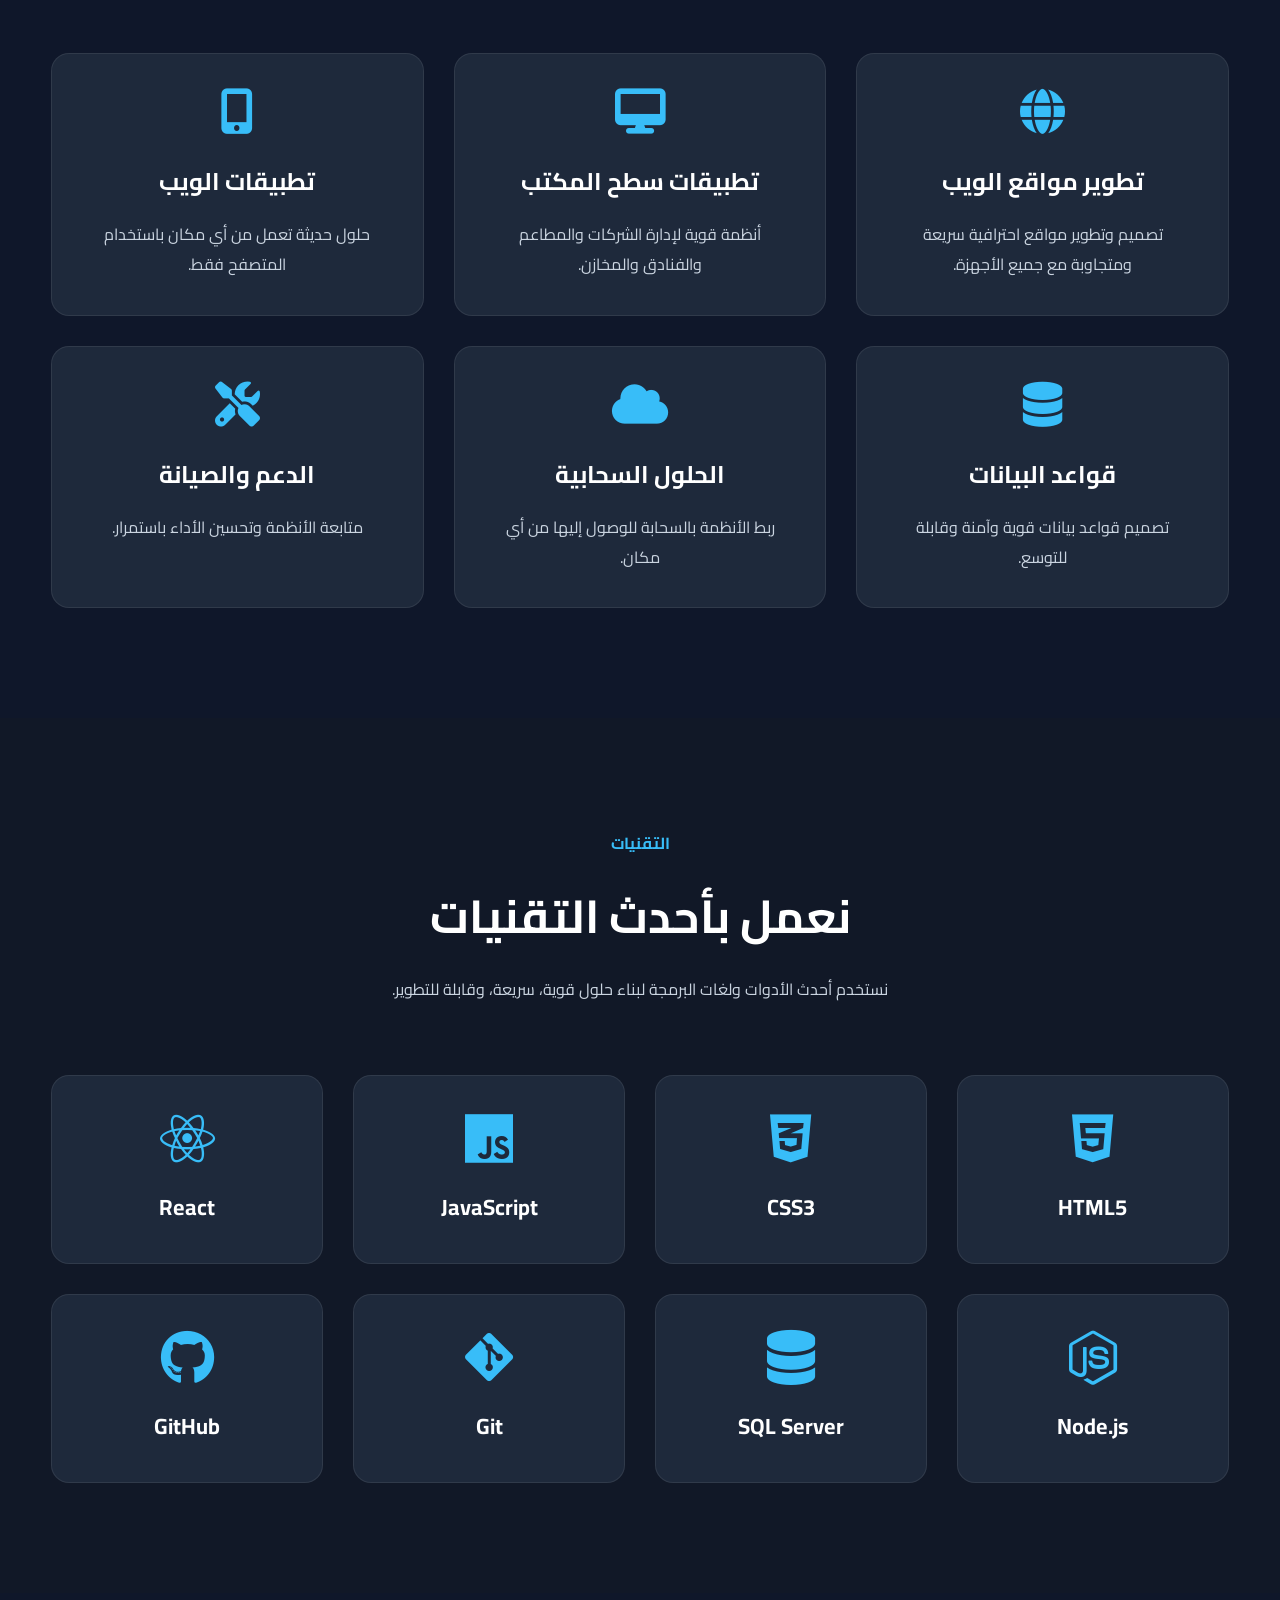
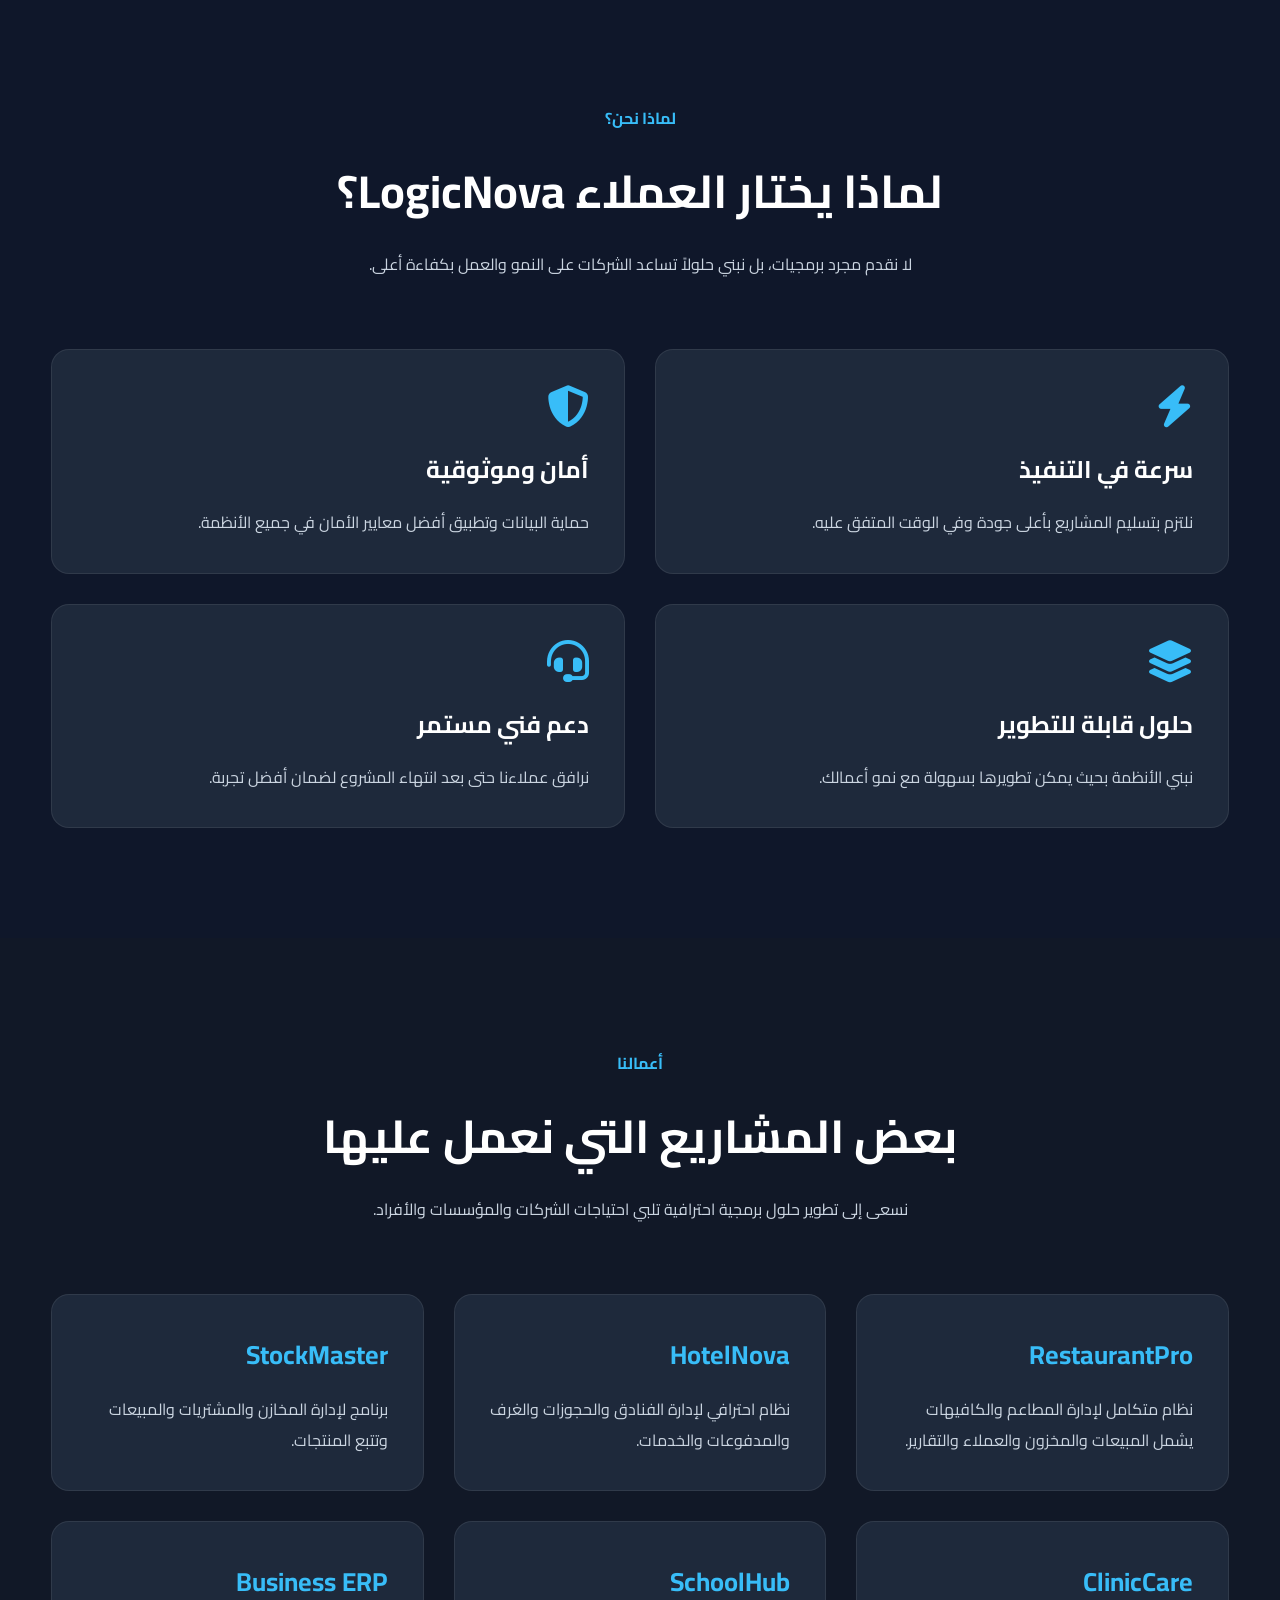
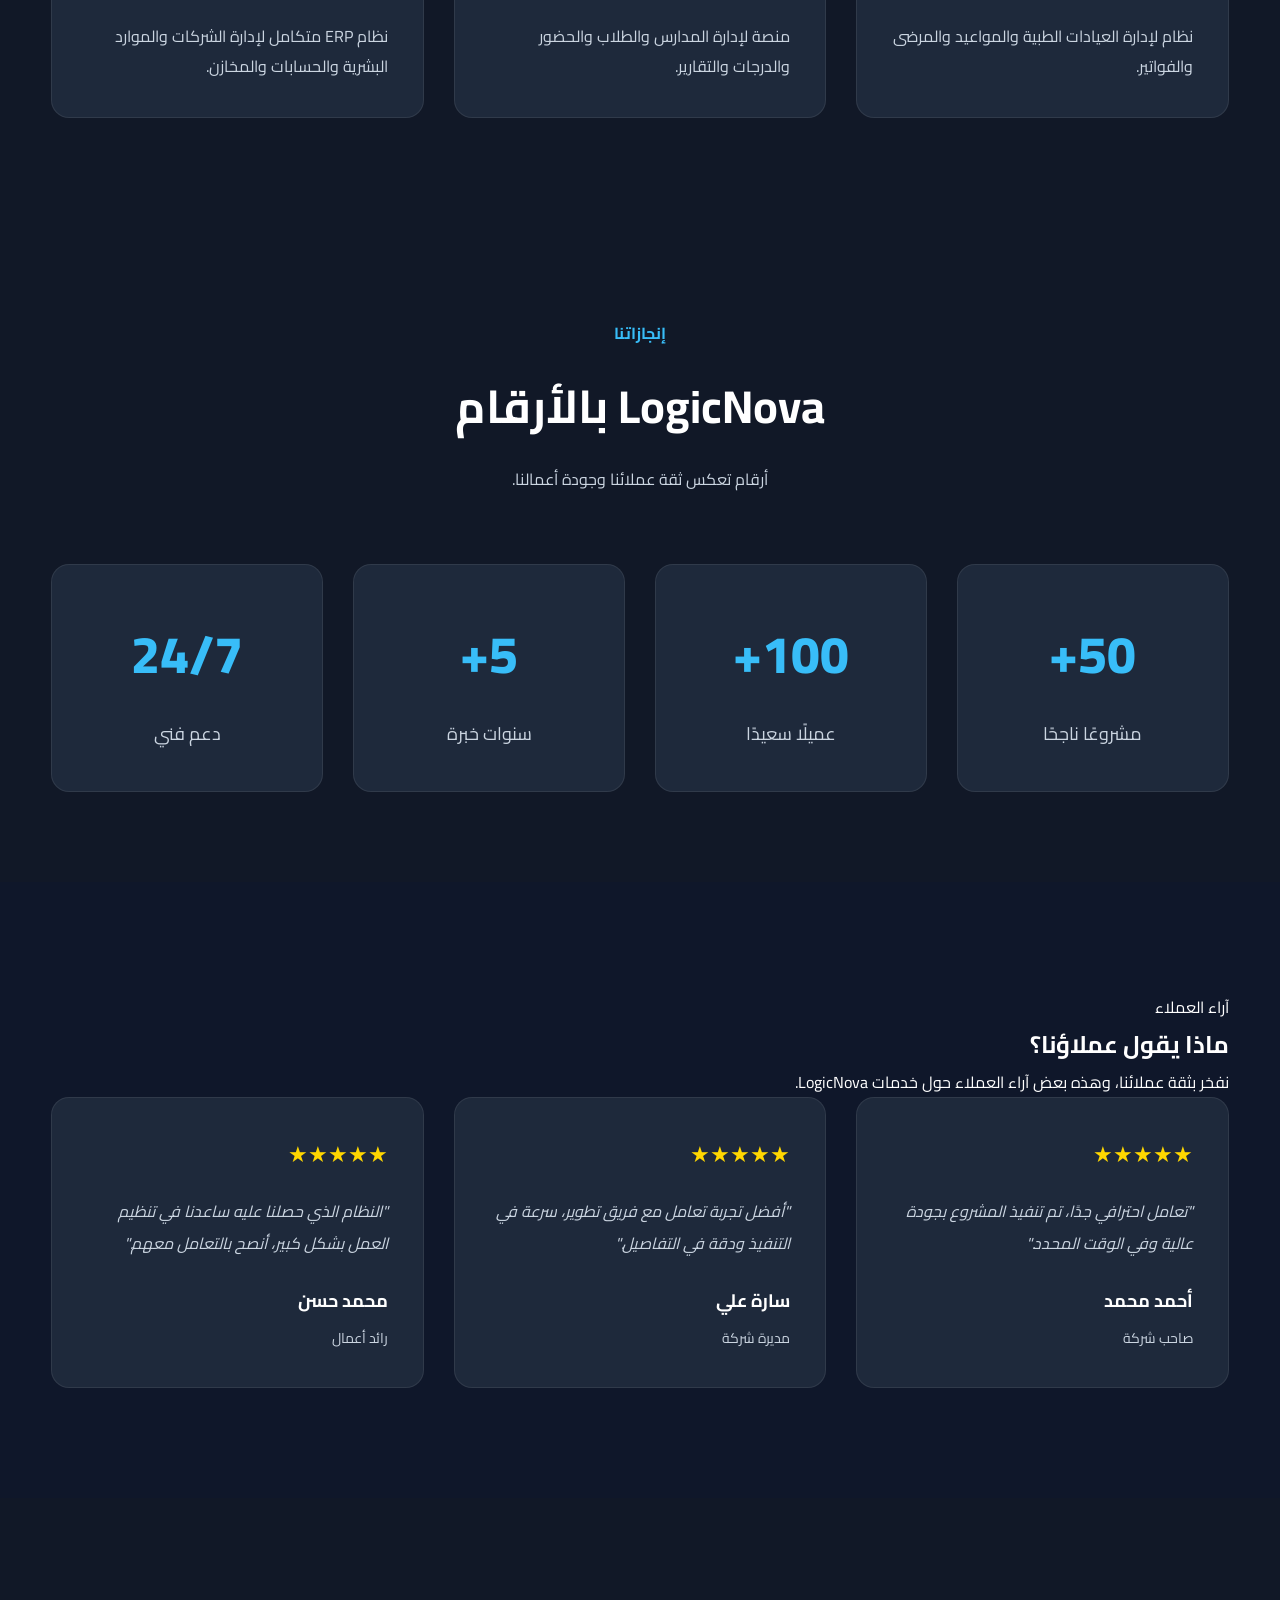
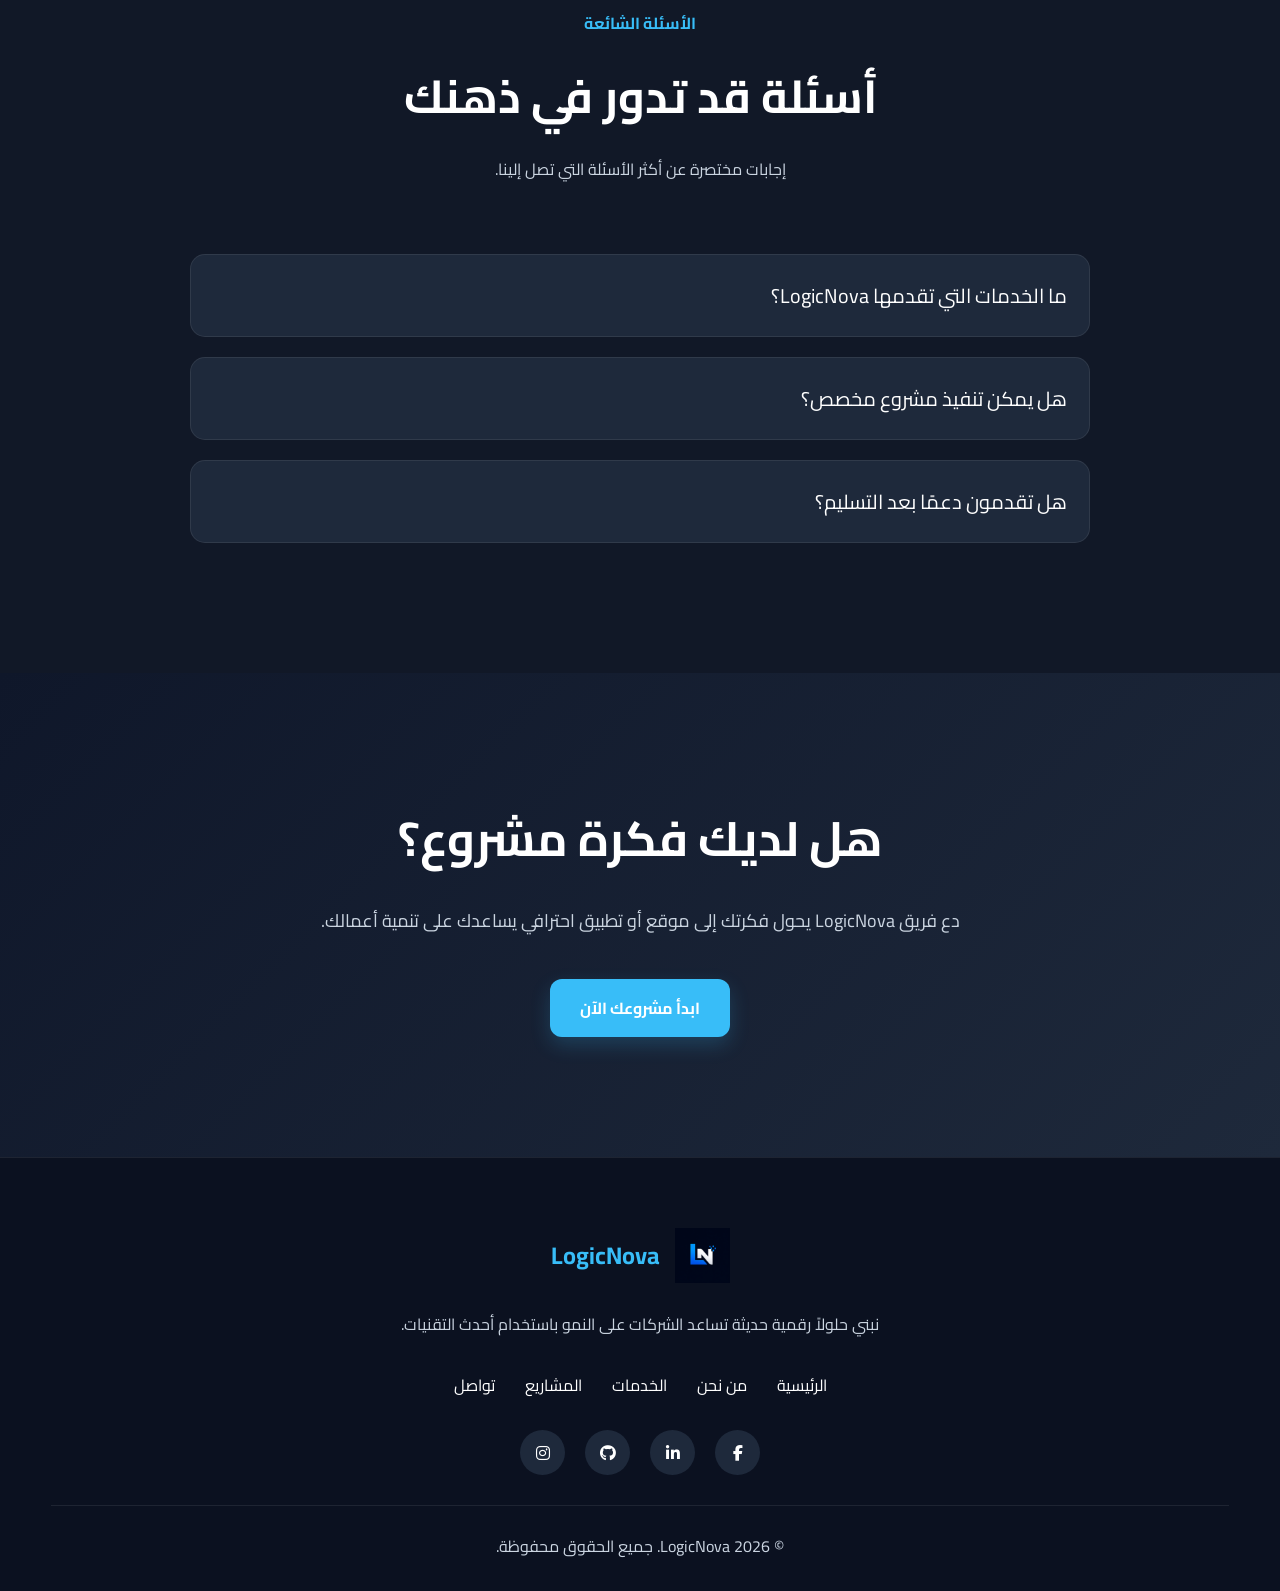
==== commit e7e6f1a6: "Initial LogicNova Website" ====
--- a/index.html
+++ b/index.html
@@ -872,6 +872,14 @@
 
         </p>
 
+        <!-- Mobile Menu Button -->
+<div class="menu-toggle">
+    <span></span>
+    <span></span>
+    <span></span>
+</div>
+
+<!-- Button -->
         <a href="contact.html" class="btn-primary">
 
             ابدأ مشروعك الآن
--- a/css/style.css
+++ b/css/style.css
@@ -110,6 +110,8 @@
 
 .header .container{
 
+    position: relative;
+
     height: 80px;
 
     display: flex;
@@ -119,6 +121,7 @@
     justify-content: space-between;
 
 }
+
 /* ===================================
    Logo
 =================================== */
@@ -150,6 +153,7 @@
     color: var(--primary);
 
 }
+
 /* ===================================
    Navigation
 =================================== */
@@ -1158,7 +1162,7 @@
 @media (max-width:768px){
 
     .header .container{
-
+        position:fixed;
         flex-direction:column;
         height:auto;
         padding:20px 0;
@@ -1938,3 +1942,62 @@
 
 }
 
+/* ===========================
+   Mobile Menu
+=========================== */
+
+.menu-toggle{
+    display:none;
+    flex-direction:column;
+    gap:6px;
+    cursor:pointer;
+
+    position:absolute;
+    top:25px;
+    right:20px;
+    z-index:2000;
+}
+
+.menu-toggle span{
+    width:28px;
+    height:3px;
+    background:#fff;
+    border-radius:10px;
+    transition:.3s;
+}
+
+@media (max-width:768px){
+
+    .menu-toggle{
+        display:flex;
+    }
+
+    .navbar{
+        display:none;
+        width:100%;
+        margin-top:20px;
+    }
+
+    .navbar.active{
+        display:block;
+    }
+
+    .navbar ul{
+        flex-direction:column;
+        gap:20px;
+        text-align:center;
+    }
+
+    .header .container{
+        position:fixed;
+        flex-wrap:wrap;
+        height:auto;
+        padding:15px 0;
+    }
+
+    .btn-primary{
+        display:none;
+    }
+
+}
+
--- a/css/responsive.css
+++ b/css/responsive.css
@@ -1 +1,58 @@
 /* سيتم إضافة التصميم المتجاوب لاحقًا */
+/* ===========================
+   Responsive Design
+=========================== */
+
+@media (max-width: 992px){
+
+    .header .container{
+        flex-direction: column;
+        height: auto;
+        padding: 15px 0;
+    }
+
+    .navbar{
+        width: 100%;
+        margin-top: 20px;
+    }
+
+    .navbar ul{
+        display: flex;
+        flex-direction: column;
+        align-items: center;
+        gap: 20px;
+    }
+
+    .btn-primary{
+        margin-top: 20px;
+        width: 90%;
+        text-align: center;
+    }
+
+}
+
+@media (max-width:768px){
+
+    .container{
+        width:90%;
+    }
+
+    h1{
+        font-size:36px;
+    }
+
+    h2{
+        font-size:30px;
+    }
+
+    p{
+        font-size:16px;
+    }
+
+    img{
+        max-width:100%;
+        height:auto;
+    }
+
+}
+
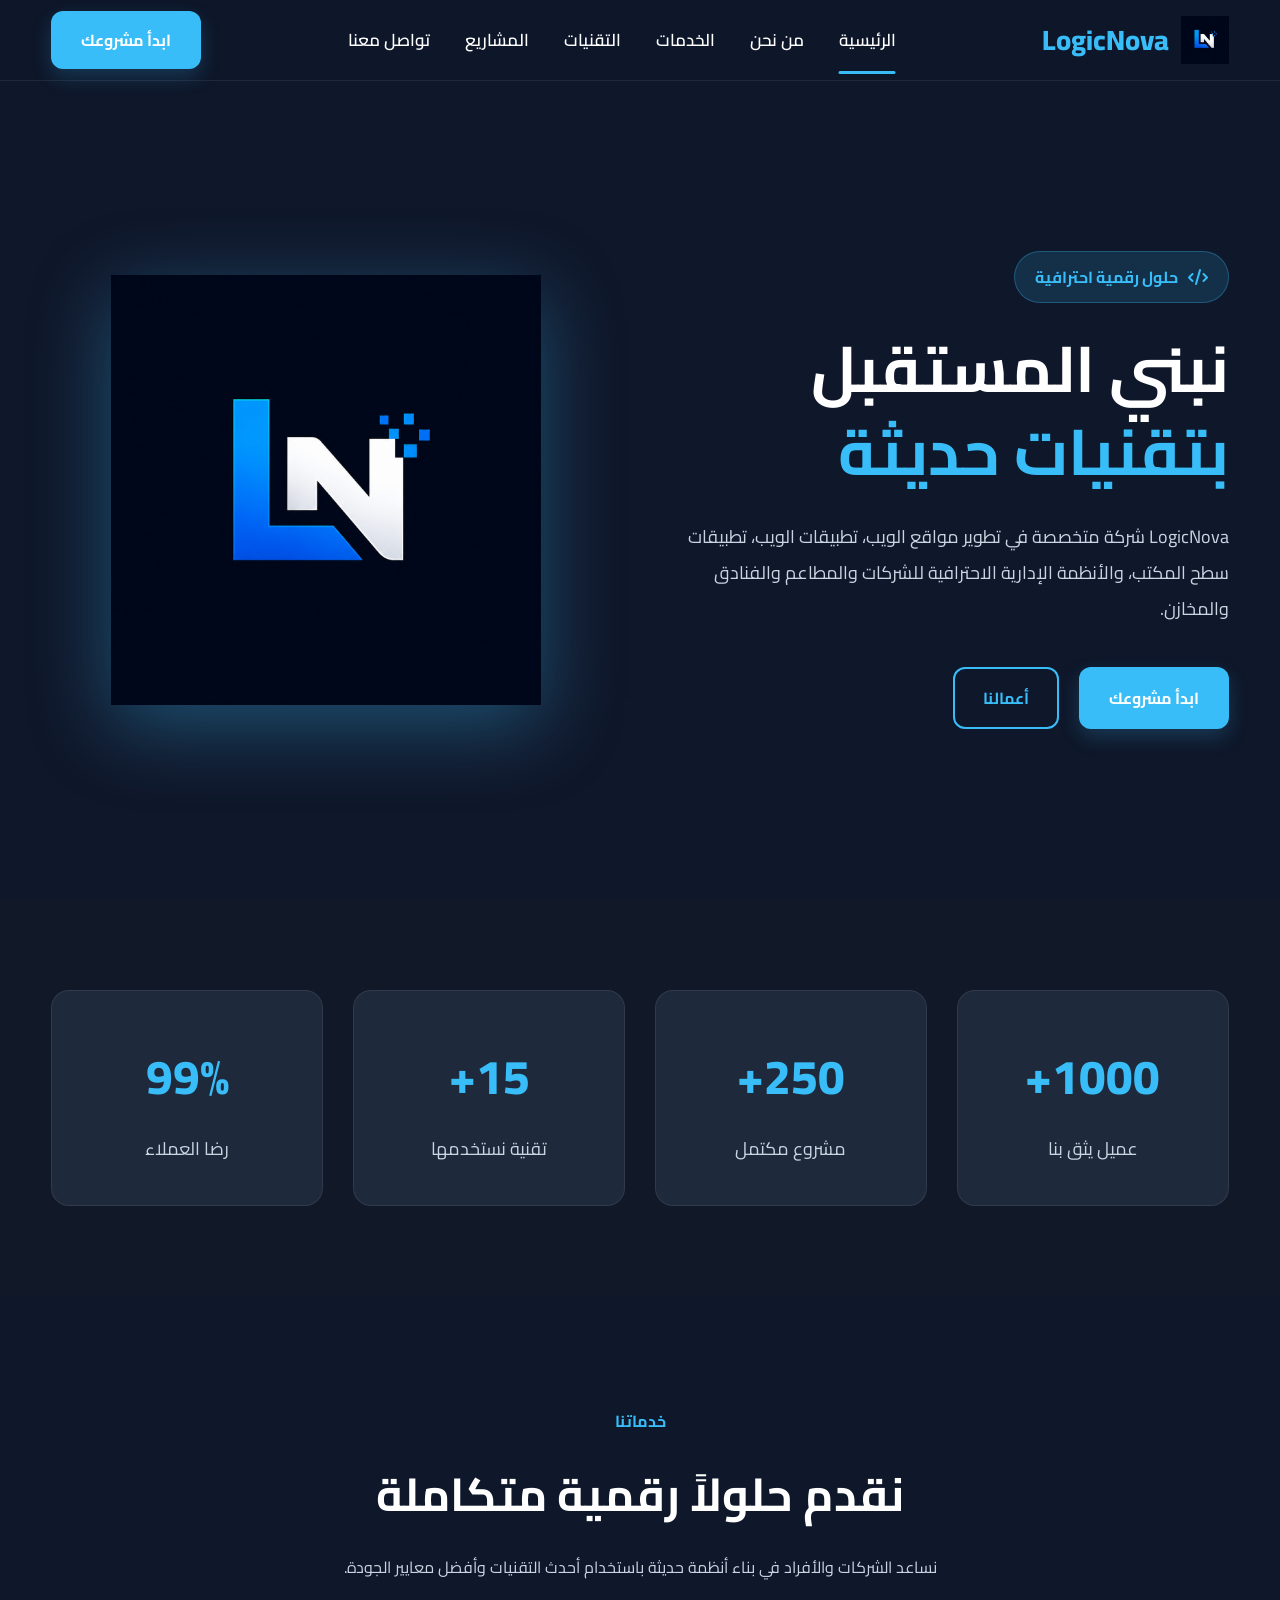
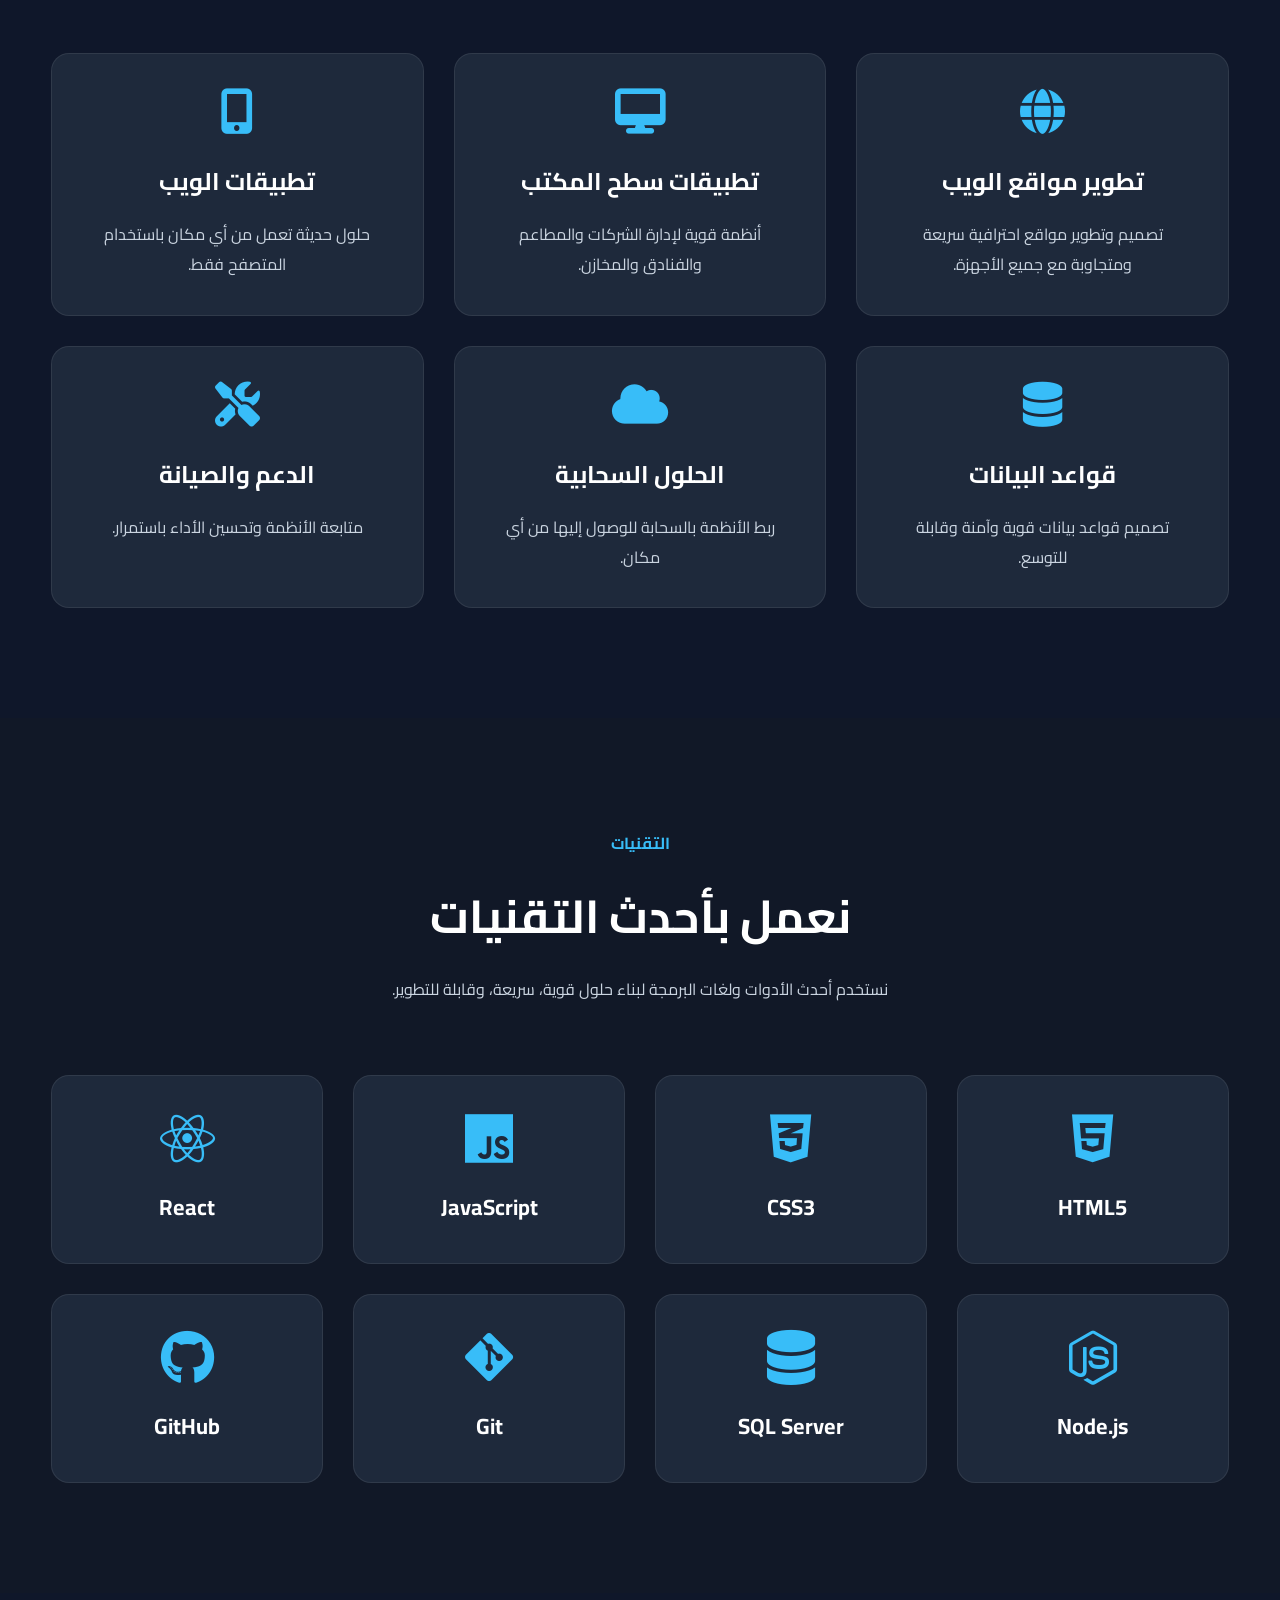
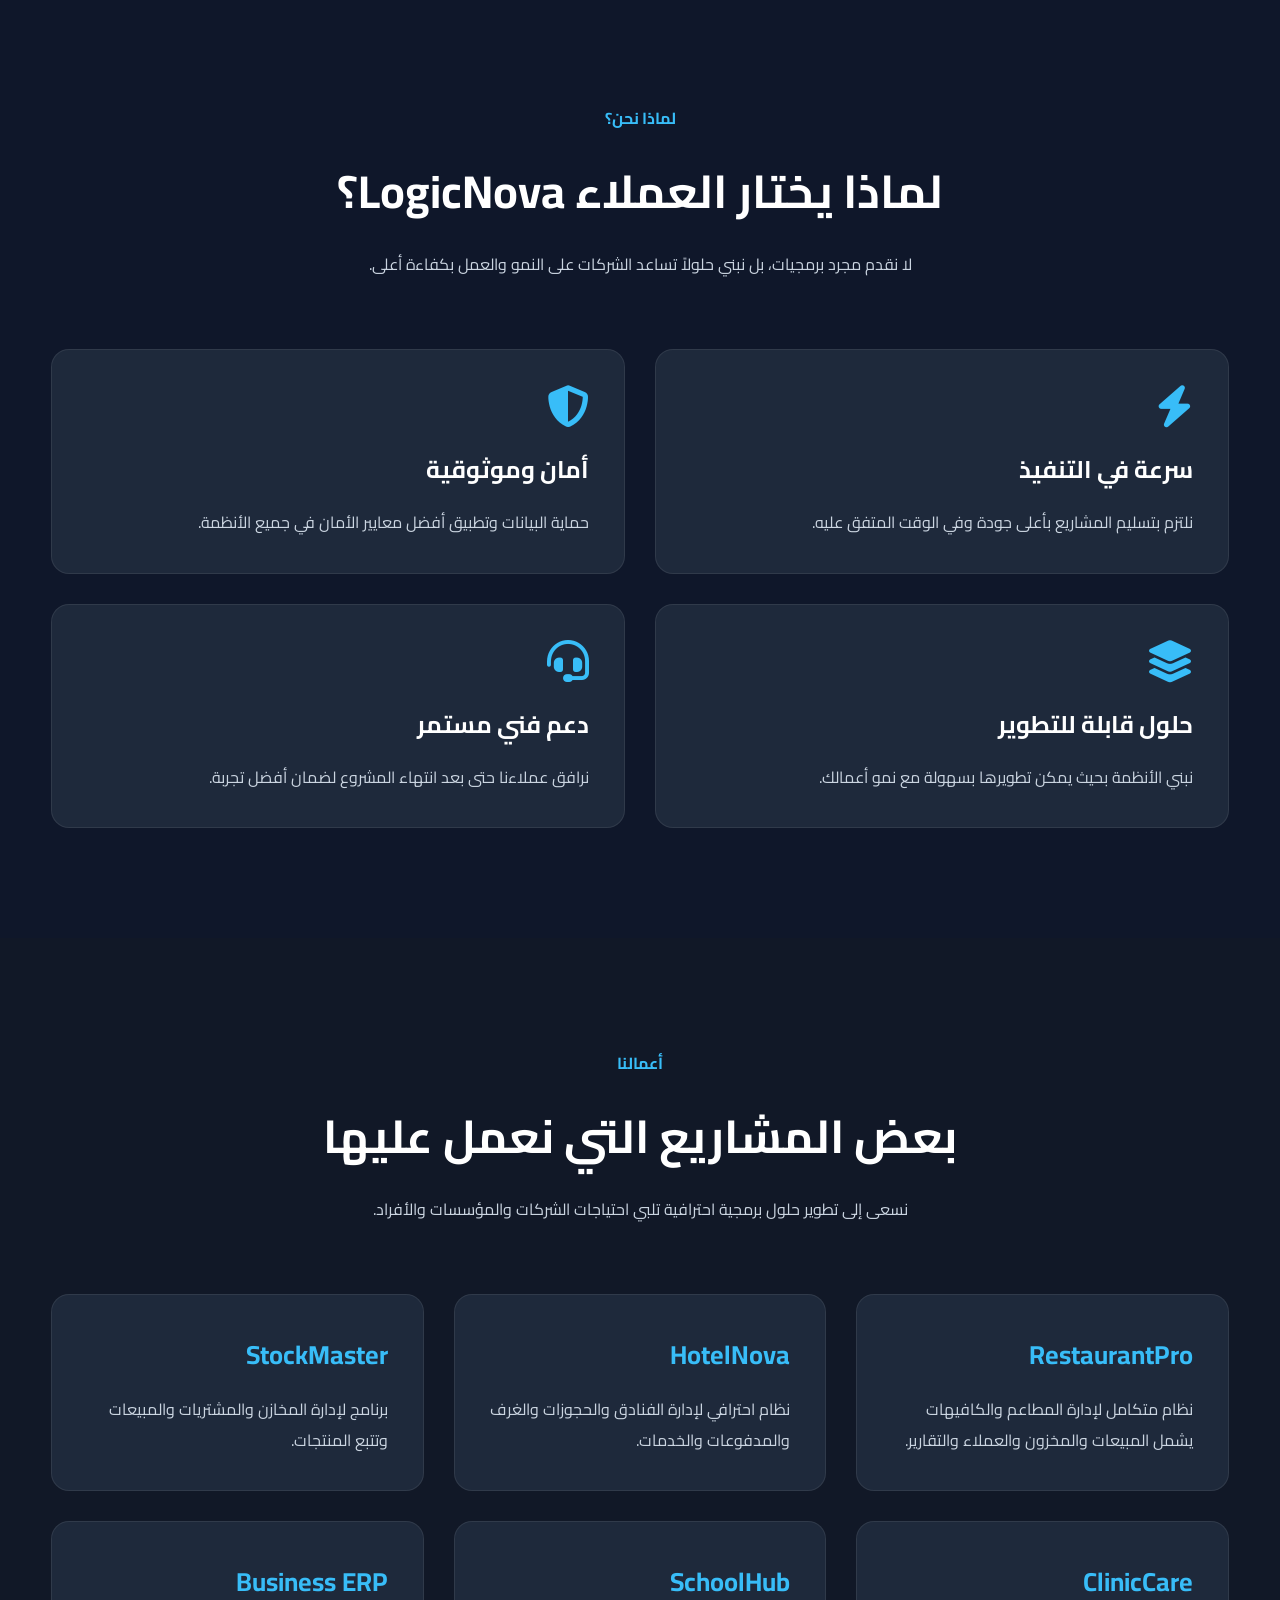
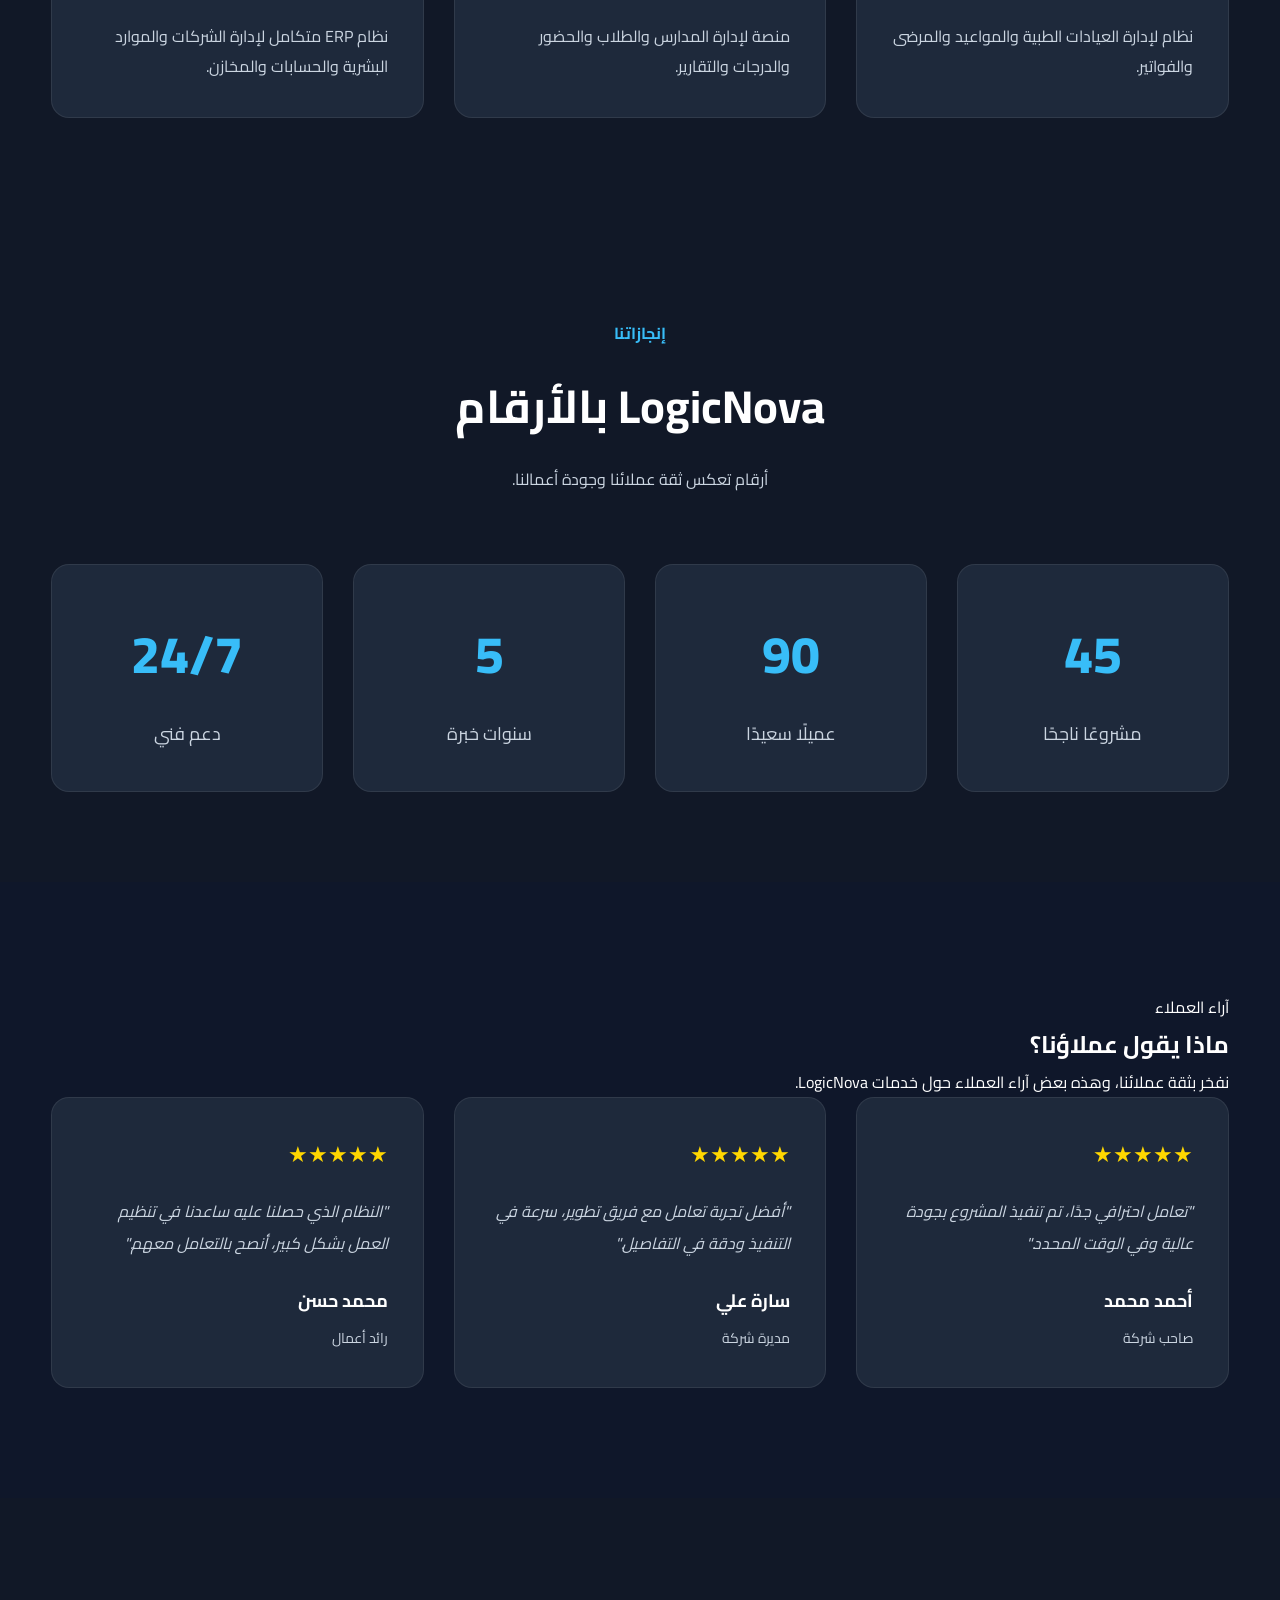
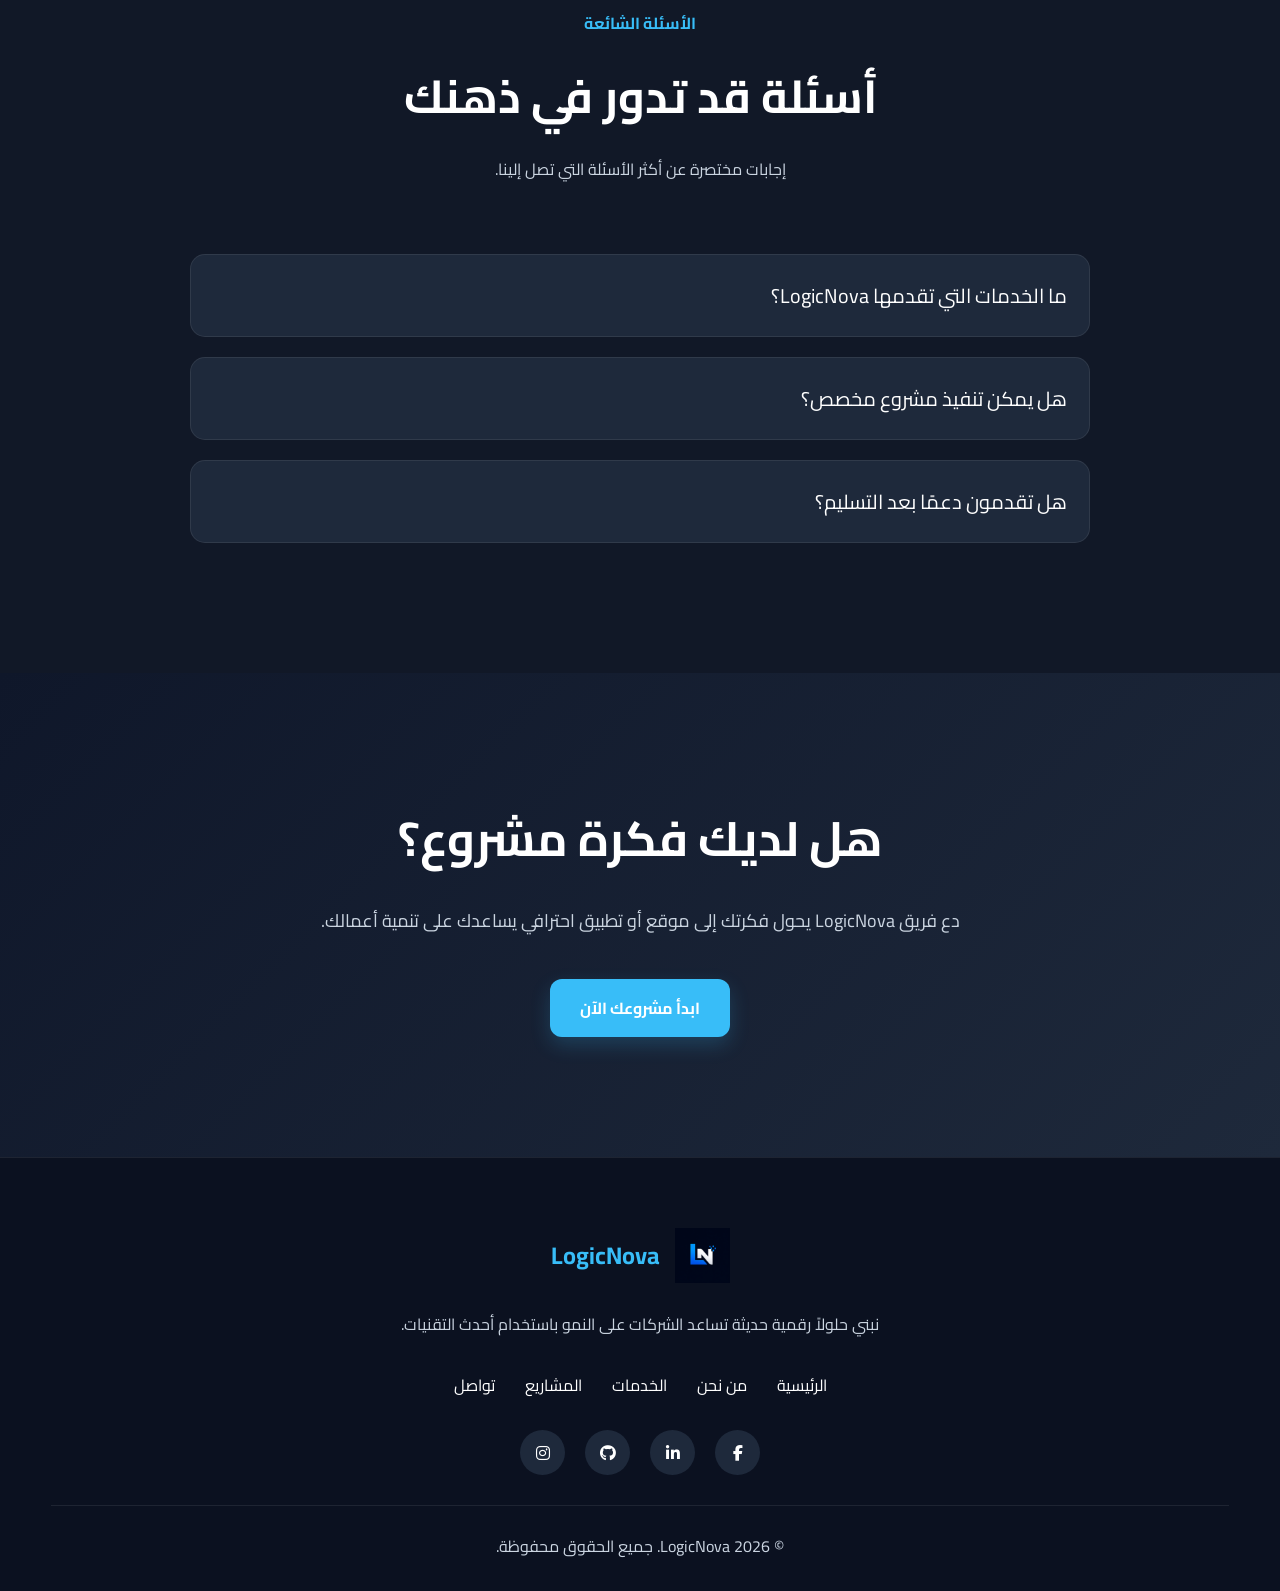
==== commit ff1fb369: "Initial LogicNova Website" ====
--- a/index.html
+++ b/index.html
@@ -2,6 +2,20 @@
 <html lang="ar" dir="rtl">
 
 <head>
+
+    <!-- Open Graph -->
+<meta property="og:type" content="website">
+<meta property="og:title" content="LogicNova | حلول رقمية للمستقبل">
+<meta property="og:description" content="شركة LogicNova متخصصة في تطوير مواقع الويب، تطبيقات الجوال، أنظمة ERP، وحلول البرمجيات الاحترافية.">
+<meta property="og:image" content="https://logicnovateam.github.io/LogicNova/og-image.png">
+<meta property="og:url" content="https://logicnovateam.github.io/LogicNova/">
+<meta property="og:site_name" content="LogicNova">
+
+<!-- Twitter -->
+<meta name="twitter:card" content="summary_large_image">
+<meta name="twitter:title" content="LogicNova | حلول رقمية للمستقبل">
+<meta name="twitter:description" content="شركة LogicNova لتطوير البرمجيات والحلول الرقمية الاحترافية.">
+<meta name="twitter:image" content="https://logicnovateam.github.io/LogicNova/og-image.png">
 
     <!-- الترميز -->
     <meta charset="UTF-8">
--- a/css/style.css
+++ b/css/style.css
@@ -1947,15 +1947,27 @@
 =========================== */
 
 .menu-toggle{
-    display:none;
-    flex-direction:column;
-    gap:6px;
-    cursor:pointer;
-
-    position:absolute;
-    top:25px;
-    right:20px;
-    z-index:2000;
+
+    display: none;
+
+    flex-direction: column;
+
+    justify-content: center;
+
+    gap: 6px;
+
+    cursor: pointer;
+
+    position: absolute;
+
+    top: 50%;
+
+    right: 20px;
+
+    transform: translateY(-50%);
+
+    z-index: 2000;
+
 }
 
 .menu-toggle span{
@@ -1973,20 +1985,82 @@
     }
 
     .navbar{
-        display:none;
-        width:100%;
-        margin-top:20px;
-    }
+
+    display: none;
+
+    position: absolute;
+
+    top: 80px;
+
+    right: 15px;
+
+    width: 260px;
+
+    background: rgba(15, 23, 42, 0.98);
+
+    backdrop-filter: blur(15px);
+
+    border: 1px solid rgba(255,255,255,.08);
+
+    border-radius: 16px;
+
+    padding: 20px;
+
+    box-shadow: 0 15px 40px rgba(0,0,0,.35);
+
+    z-index: 1500;
+
+}
+
+.navbar.active{
+
+    display: block;
+
+}
 
     .navbar.active{
         display:block;
     }
 
     .navbar ul{
-        flex-direction:column;
-        gap:20px;
-        text-align:center;
-    }
+
+    display: flex;
+
+    flex-direction: column;
+
+    gap: 18px;
+
+    list-style: none;
+
+    margin: 0;
+
+    padding: 0;
+
+}
+
+.navbar ul li{
+
+    width: 100%;
+
+}
+
+.navbar ul li a{
+
+    display: block;
+
+    padding: 12px 15px;
+
+    border-radius: 10px;
+
+    transition: .3s;
+
+}
+
+.navbar ul li a:hover{
+
+    background: rgba(37,99,235,.18);
+
+}
 
     .header .container{
         position:fixed;
@@ -2000,4 +2074,3 @@
     }
 
 }
-
--- a/css/responsive.css
+++ b/css/responsive.css
@@ -1,52 +1,88 @@
-/* سيتم إضافة التصميم المتجاوب لاحقًا */
 /* ===========================
    Responsive Design
 =========================== */
 
-@media (max-width: 992px){
+@media (max-width:768px){
 
     .header .container{
-        flex-direction: column;
-        height: auto;
-        padding: 15px 0;
+        position: relative;
+        height: 80px;
+    }
+
+    .menu-toggle{
+        display:flex;
+        flex-direction:column;
+        justify-content:center;
+        gap:6px;
+        cursor:pointer;
+
+        position:absolute;
+        top:50%;
+        right:20px;
+        transform:translateY(-50%);
+        z-index:2000;
+    }
+
+    .menu-toggle span{
+        width:28px;
+        height:3px;
+        background:#fff;
+        border-radius:10px;
     }
 
     .navbar{
-        width: 100%;
-        margin-top: 20px;
+
+        display:none;
+
+        position:absolute;
+
+        top:80px;
+
+        right:15px;
+
+        width:260px;
+
+        background:#0f172a;
+
+        border-radius:15px;
+
+        padding:20px;
+
+        box-shadow:0 10px 30px rgba(0,0,0,.35);
+
+        z-index:1500;
+
+    }
+
+    .navbar.active{
+        display:block;
     }
 
     .navbar ul{
-        display: flex;
-        flex-direction: column;
-        align-items: center;
-        gap: 20px;
+        display:flex;
+        flex-direction:column;
+        gap:15px;
+        margin:0;
+        padding:0;
+        list-style:none;
+    }
+
+    .navbar ul li a{
+        display:block;
+        padding:12px;
+        border-radius:10px;
+    }
+
+    .navbar ul li a:hover{
+        background:rgba(255,255,255,.08);
     }
 
     .btn-primary{
-        margin-top: 20px;
-        width: 90%;
-        text-align: center;
+        display:none;
     }
-
-}
-
-@media (max-width:768px){
 
     .container{
         width:90%;
-    }
-
-    h1{
-        font-size:36px;
-    }
-
-    h2{
-        font-size:30px;
-    }
-
-    p{
-        font-size:16px;
     }
 
     img{
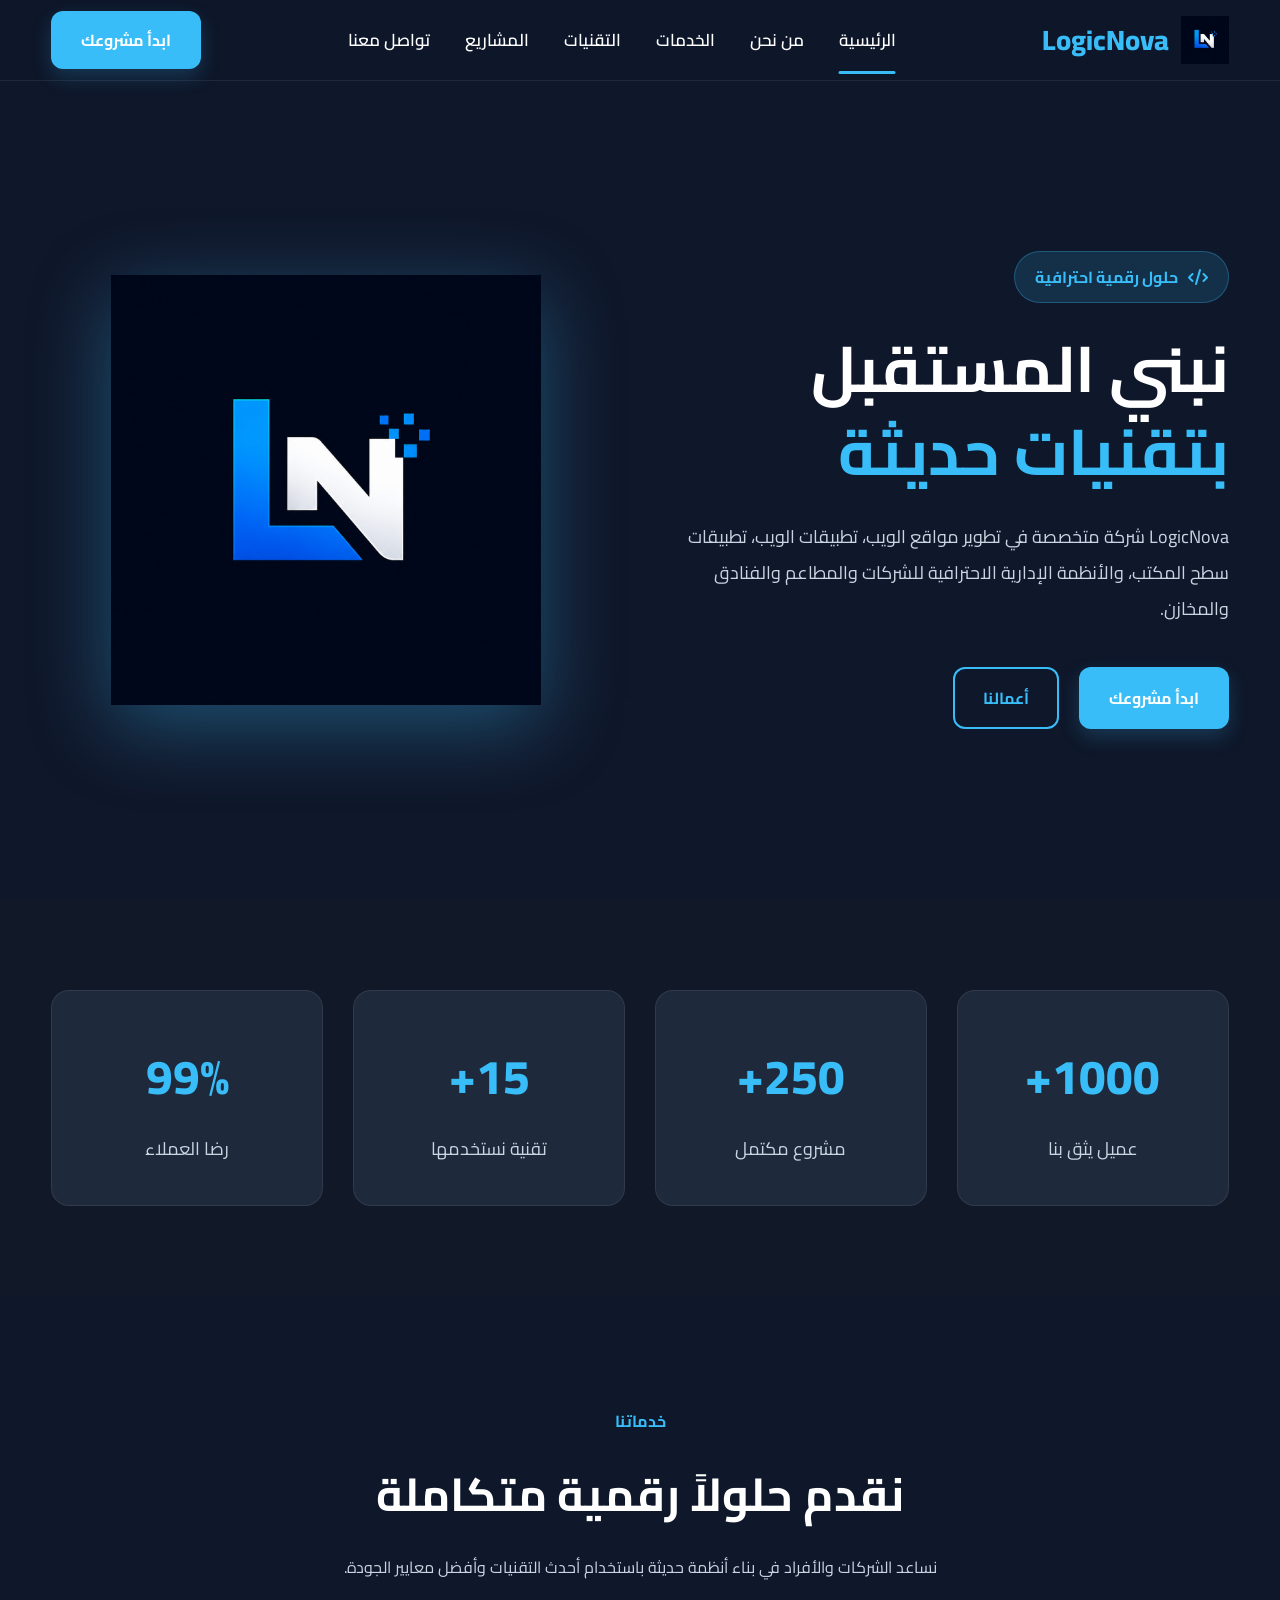
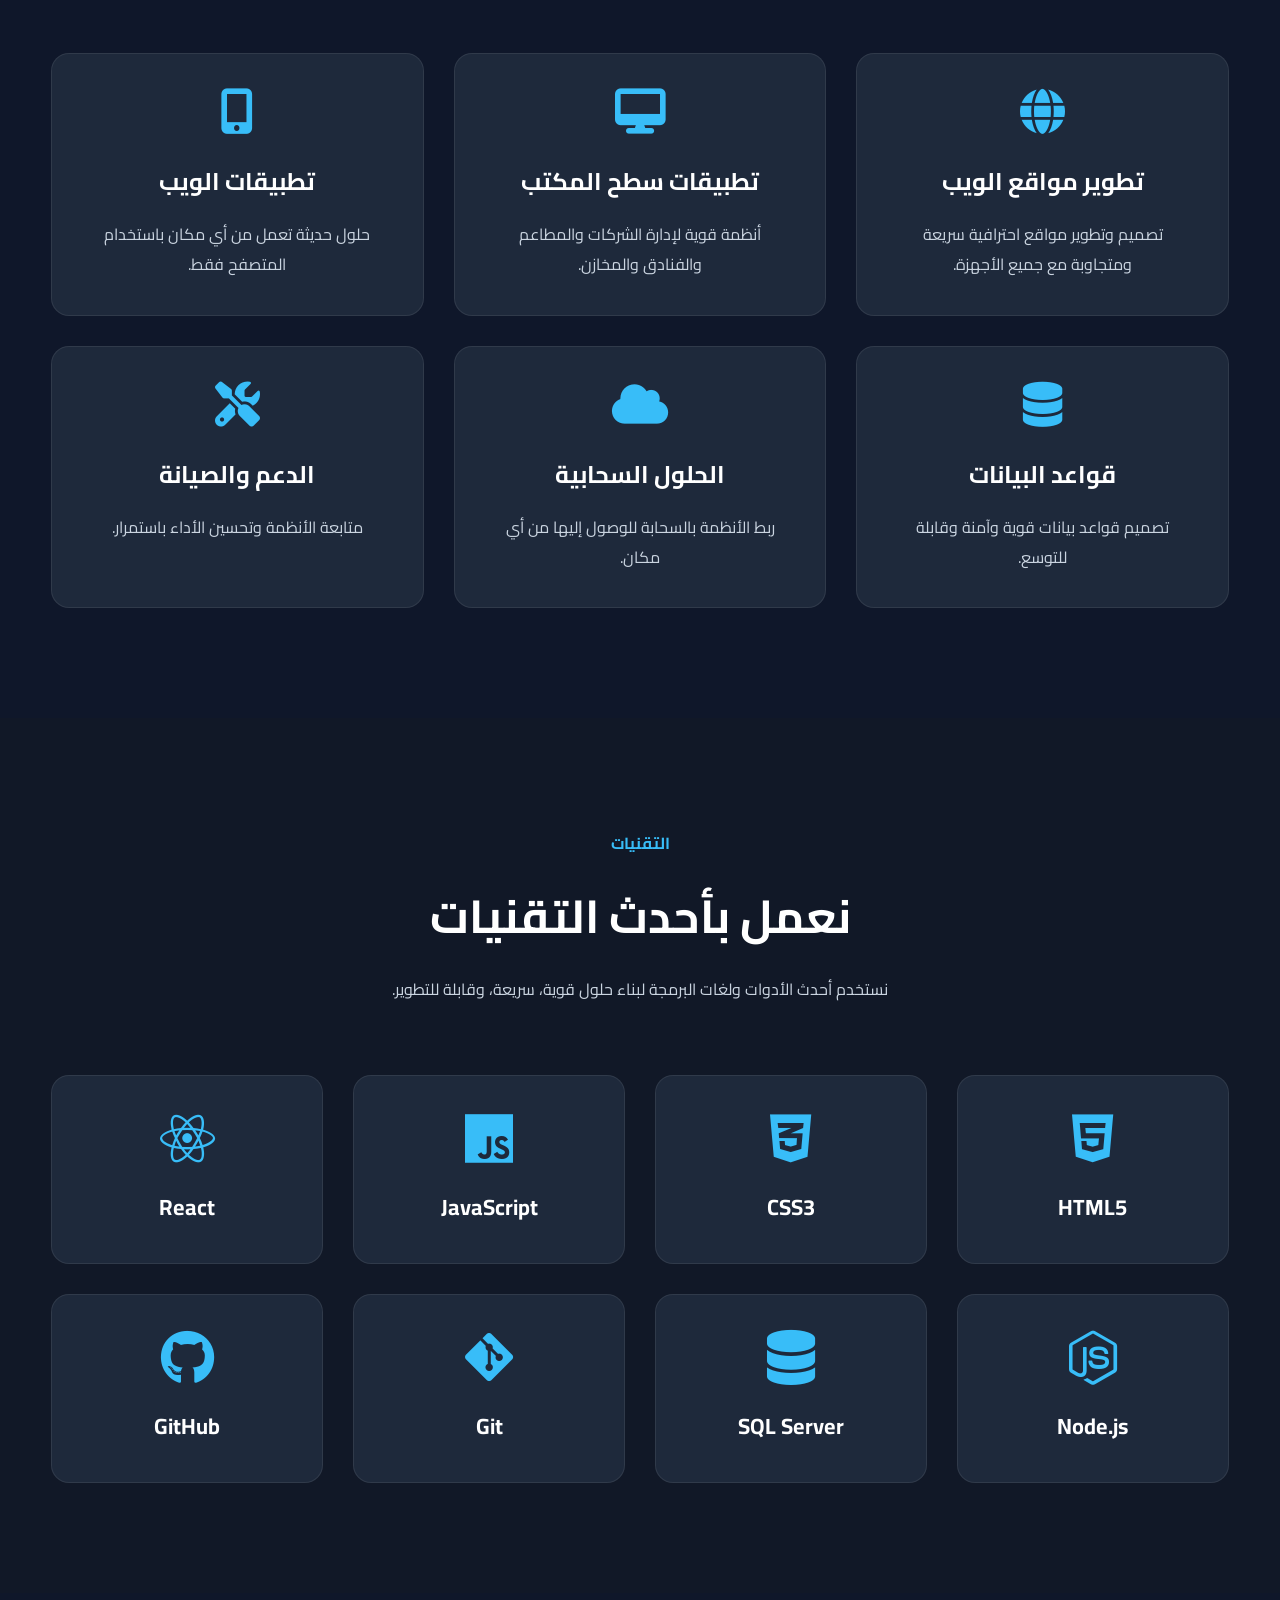
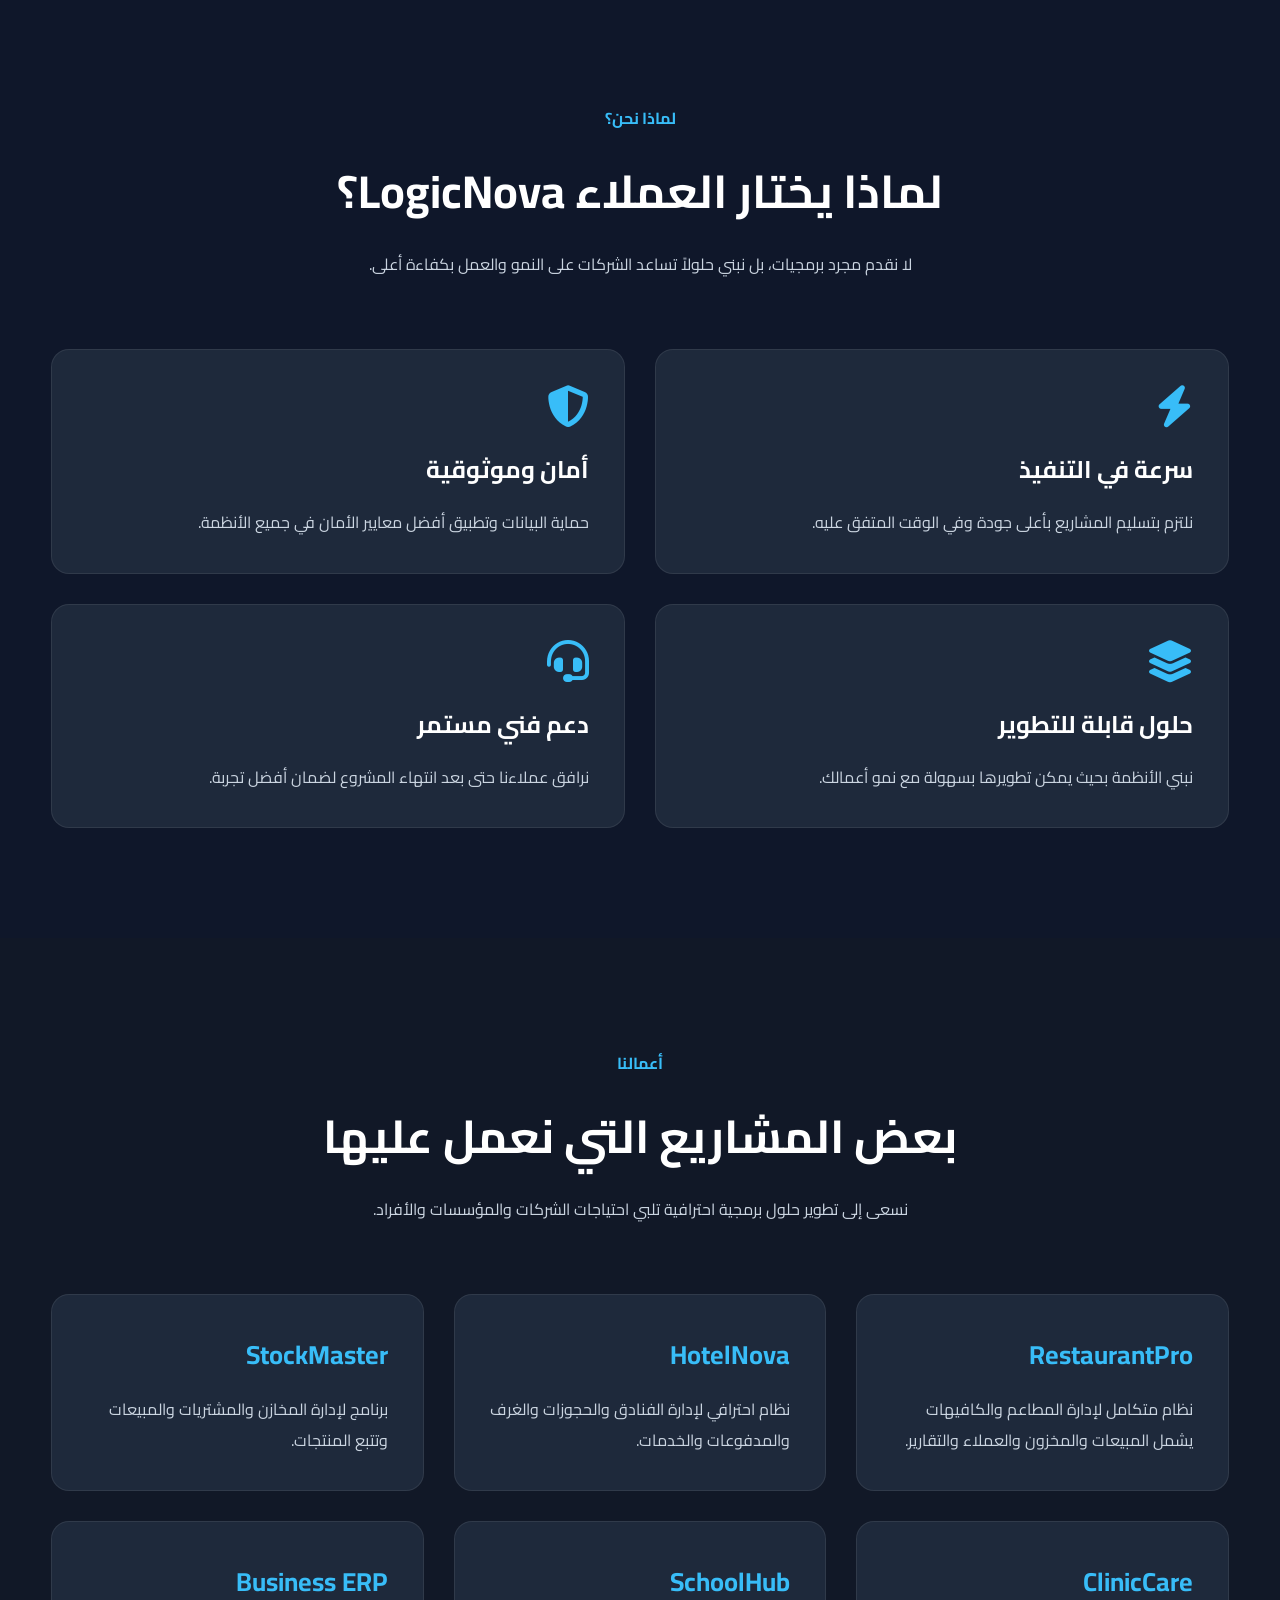
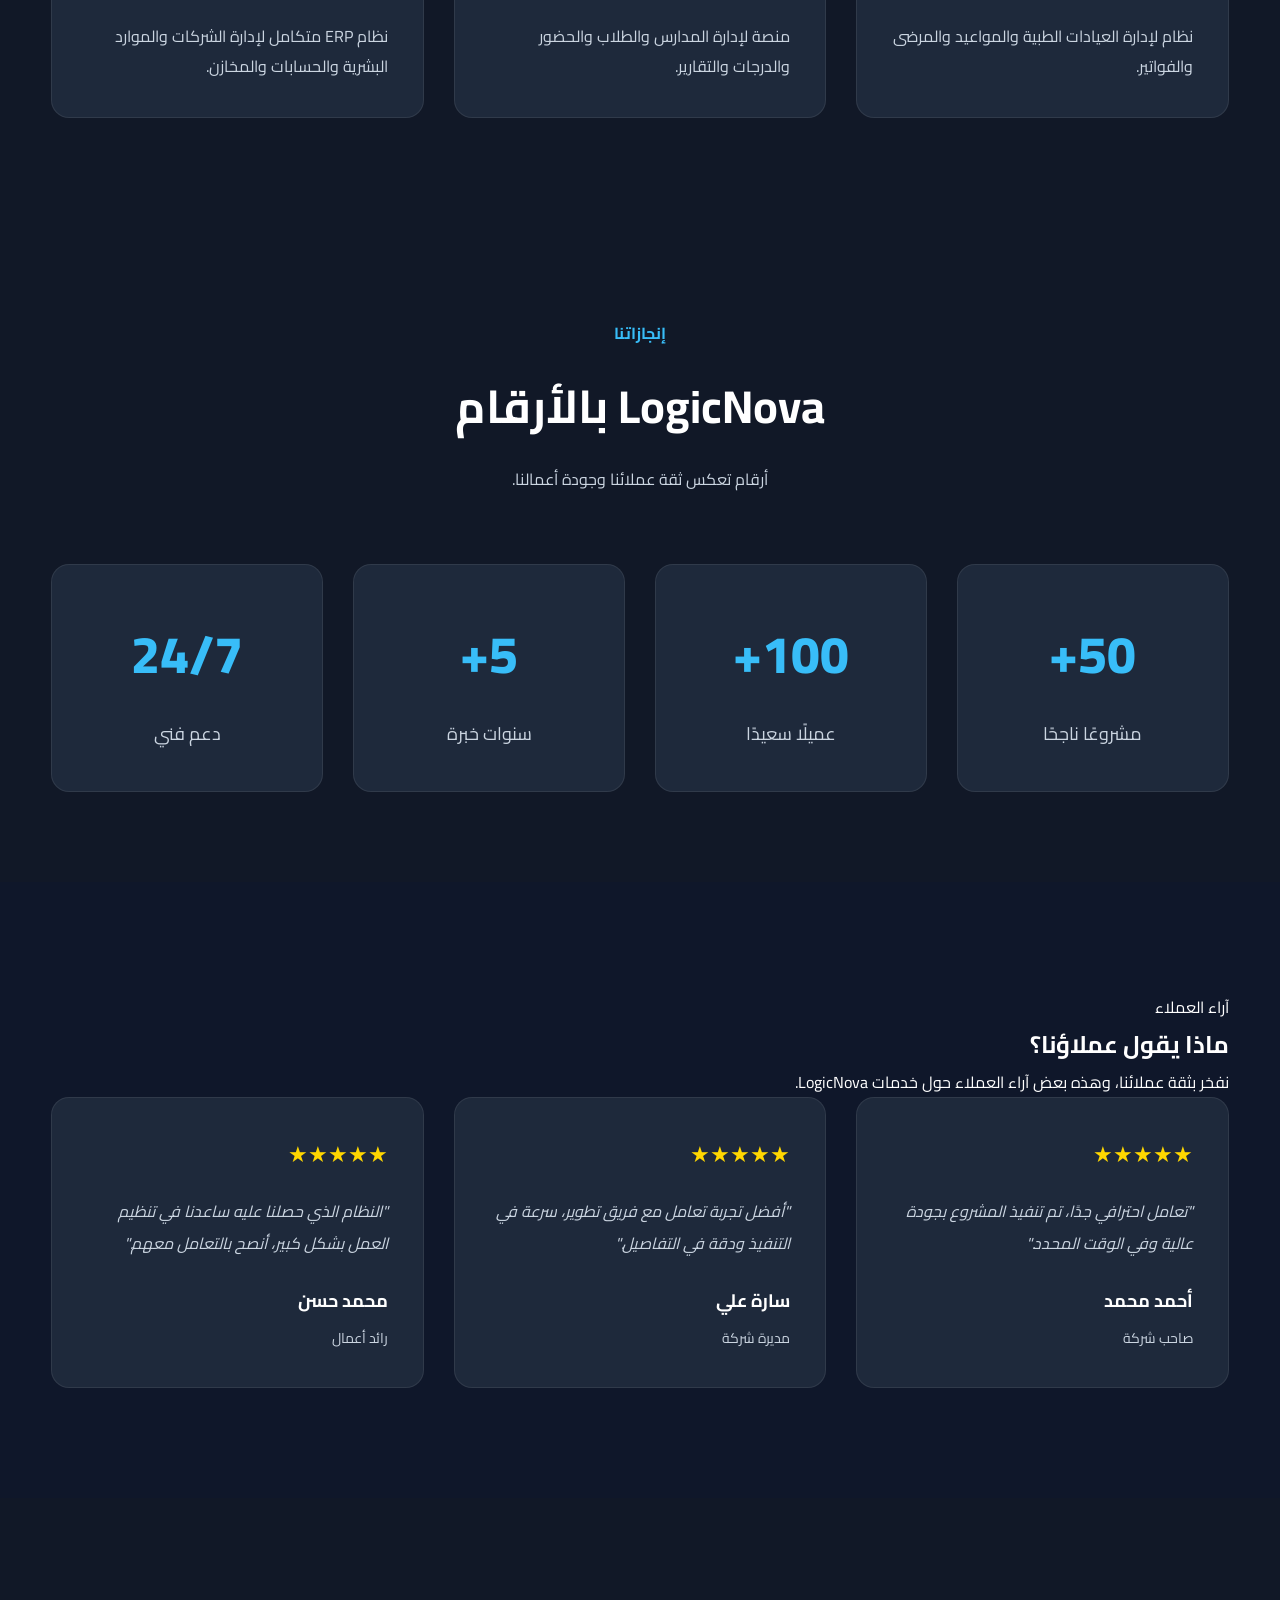
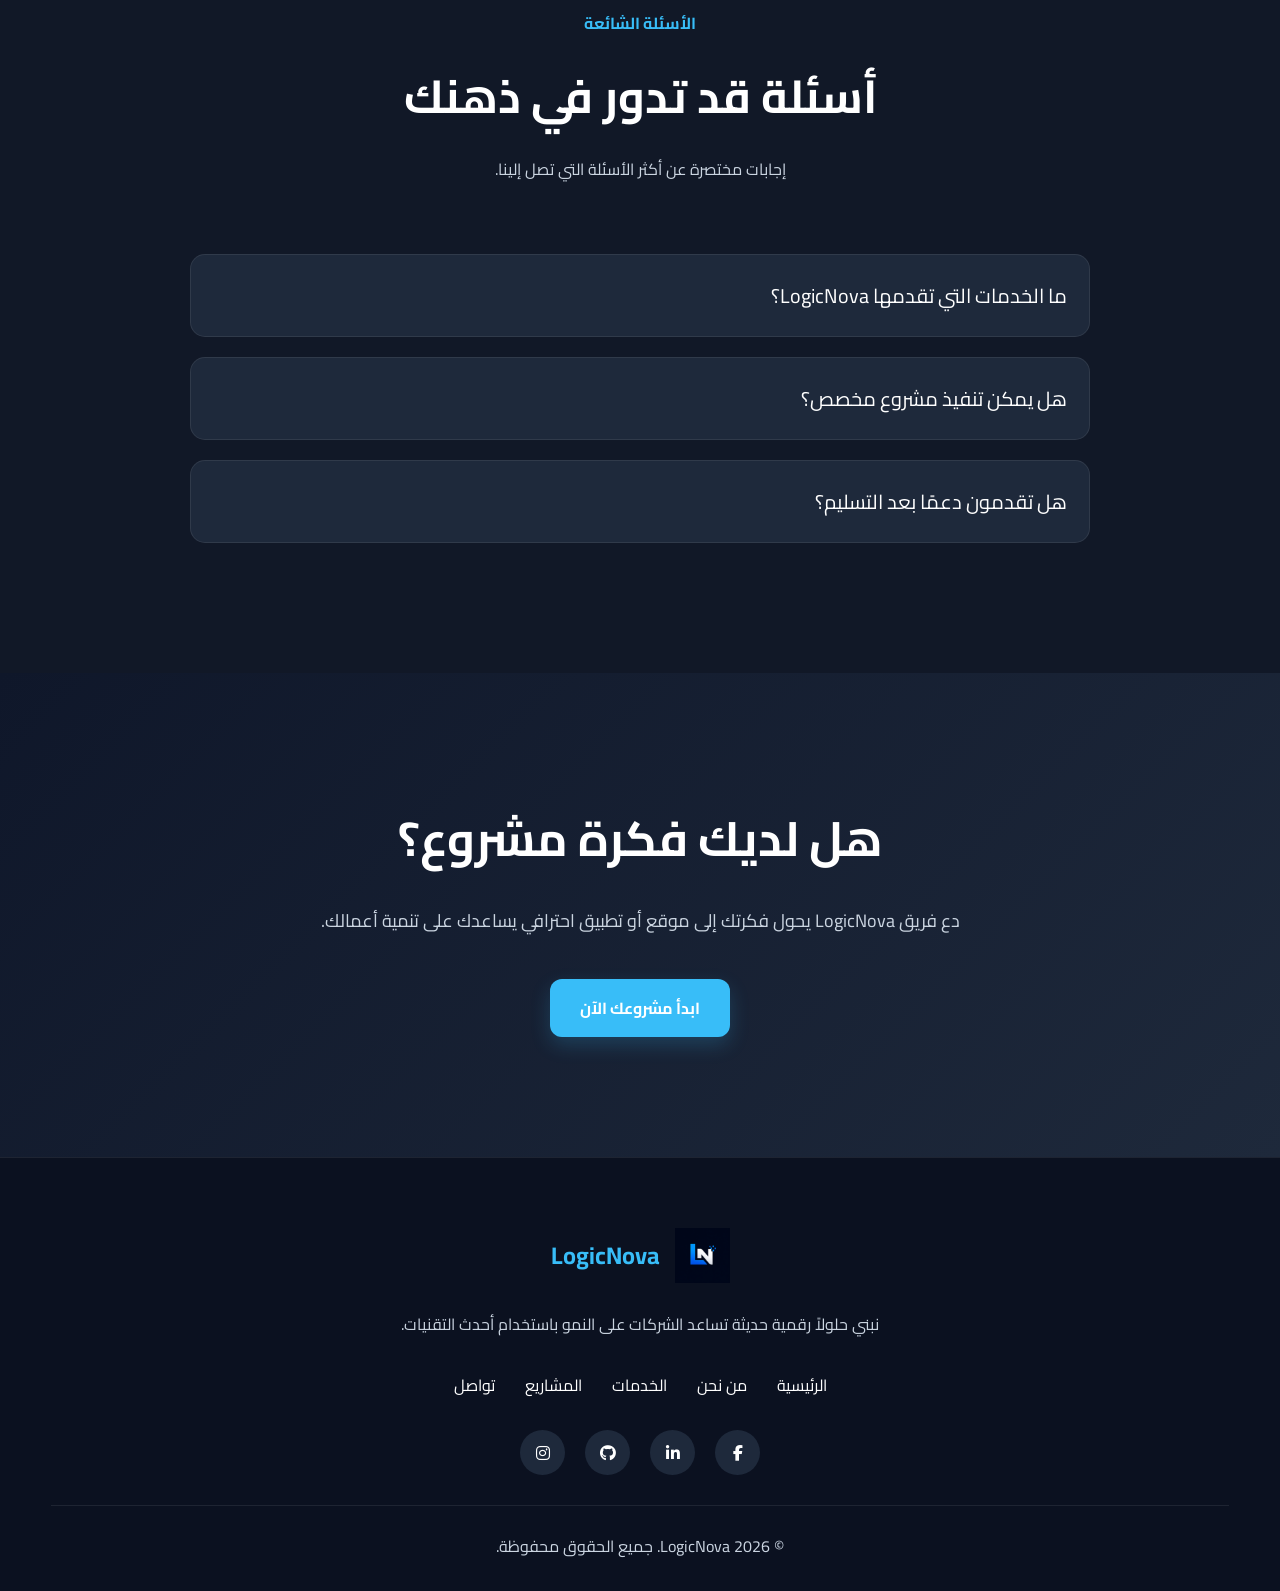
==== commit 85370484: "Add Open Graph support" ====
--- a/index.html
+++ b/index.html
@@ -2,20 +2,6 @@
 <html lang="ar" dir="rtl">
 
 <head>
-
-    <!-- Open Graph -->
-<meta property="og:type" content="website">
-<meta property="og:title" content="LogicNova | حلول رقمية للمستقبل">
-<meta property="og:description" content="شركة LogicNova متخصصة في تطوير مواقع الويب، تطبيقات الجوال، أنظمة ERP، وحلول البرمجيات الاحترافية.">
-<meta property="og:image" content="https://logicnovateam.github.io/LogicNova/og-image.png">
-<meta property="og:url" content="https://logicnovateam.github.io/LogicNova/">
-<meta property="og:site_name" content="LogicNova">
-
-<!-- Twitter -->
-<meta name="twitter:card" content="summary_large_image">
-<meta name="twitter:title" content="LogicNova | حلول رقمية للمستقبل">
-<meta name="twitter:description" content="شركة LogicNova لتطوير البرمجيات والحلول الرقمية الاحترافية.">
-<meta name="twitter:image" content="https://logicnovateam.github.io/LogicNova/og-image.png">
 
     <!-- الترميز -->
     <meta charset="UTF-8">
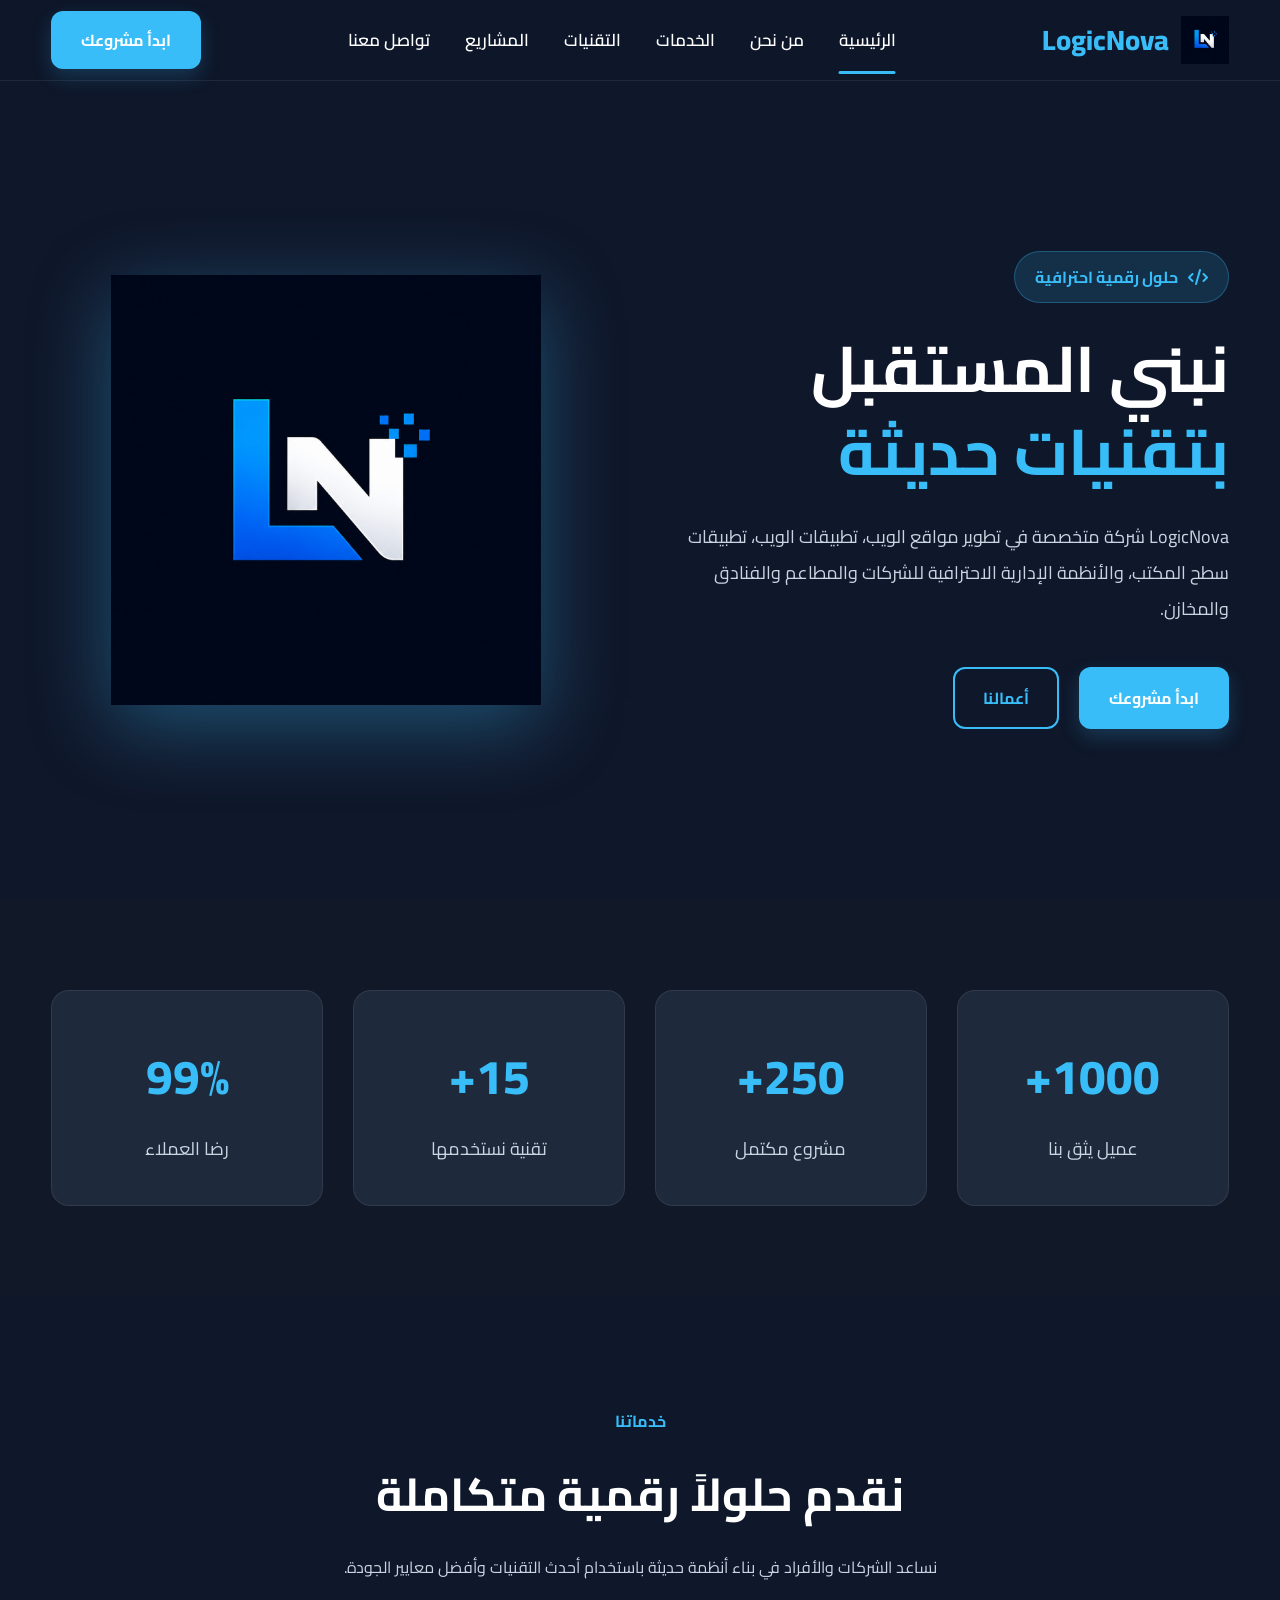
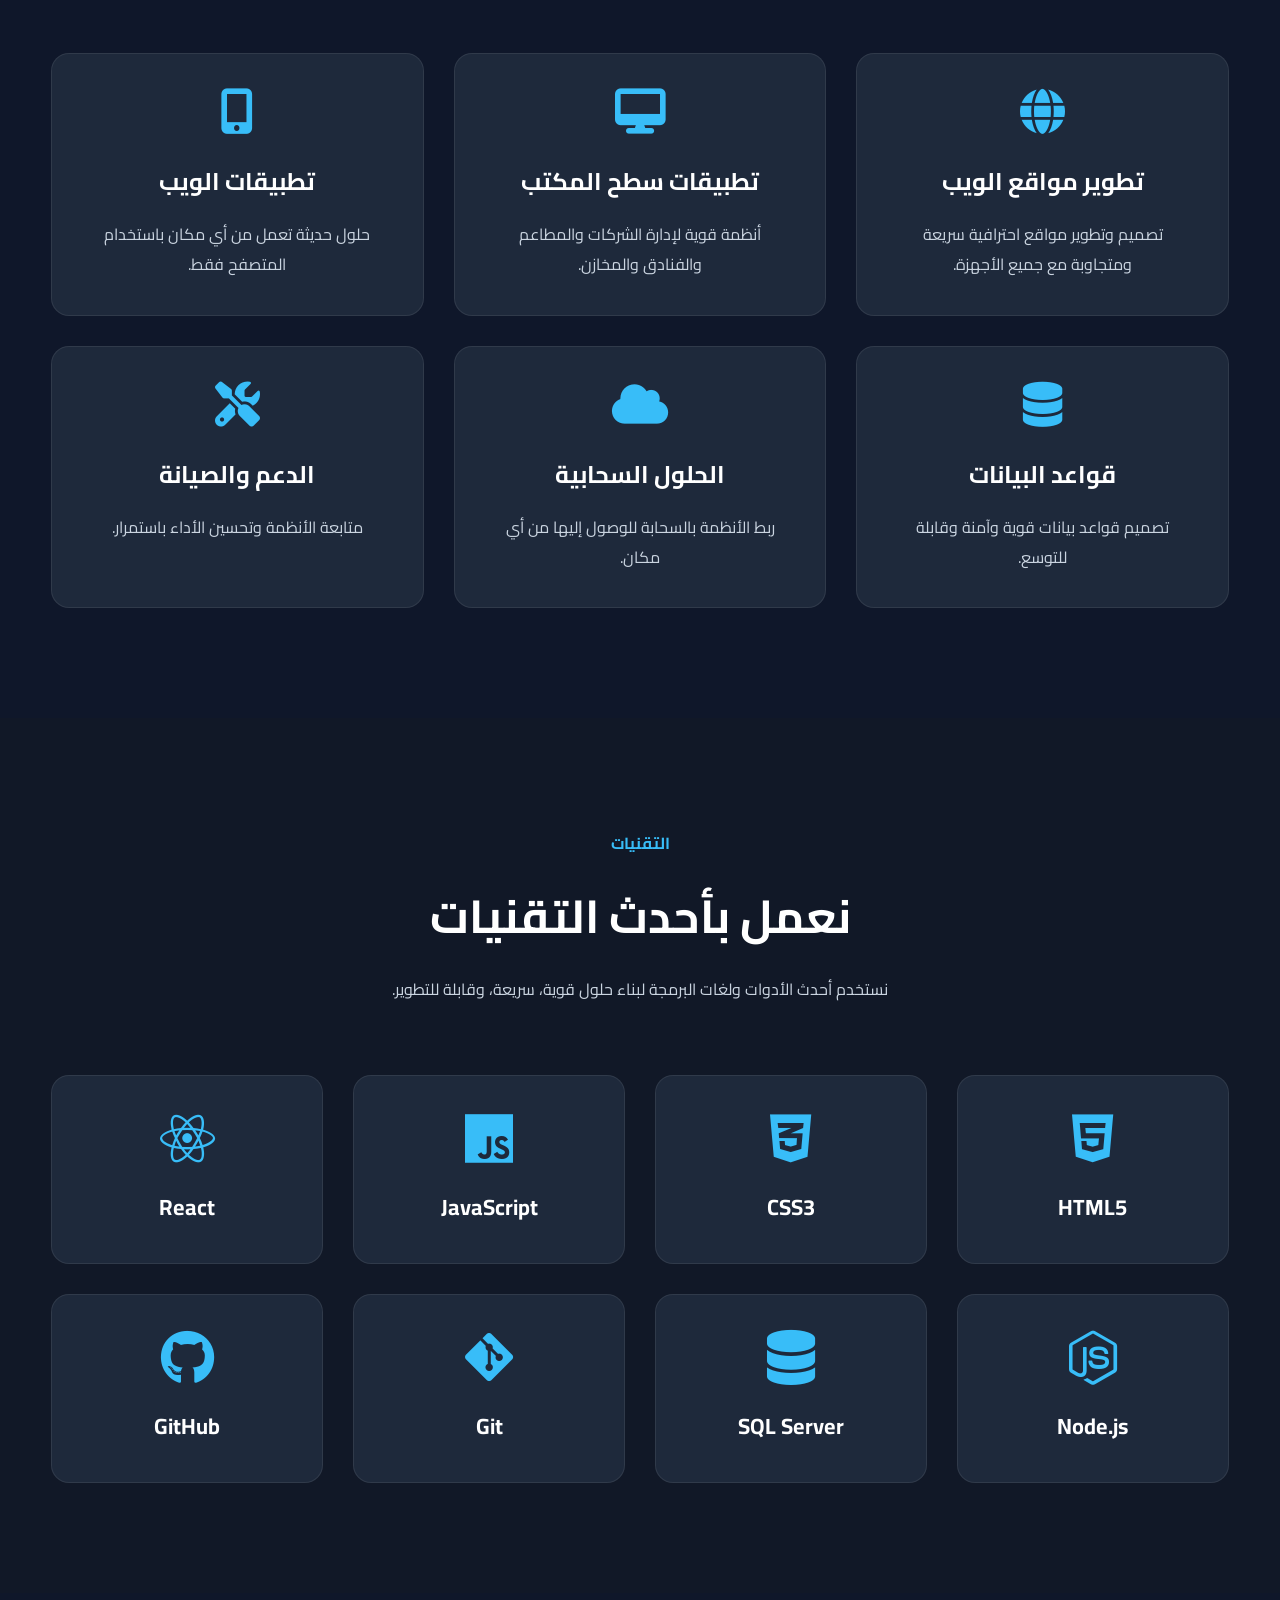
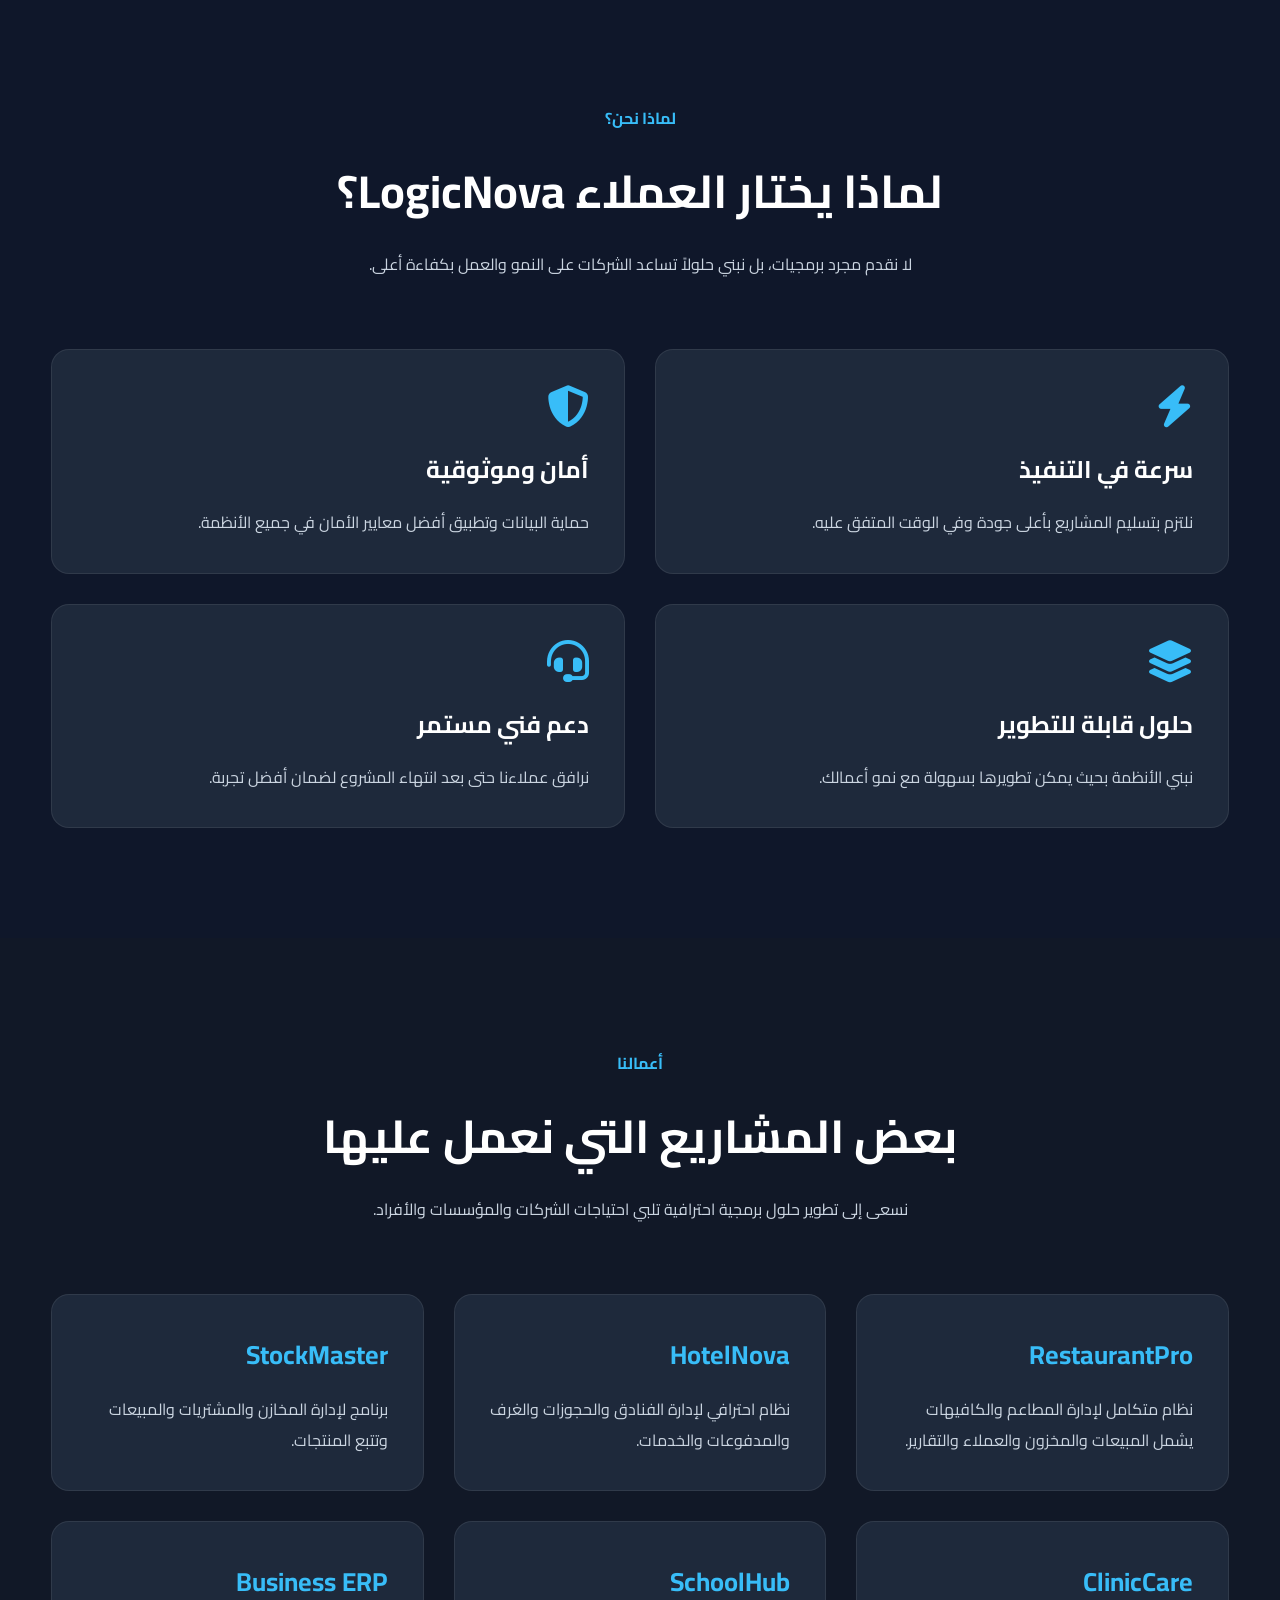
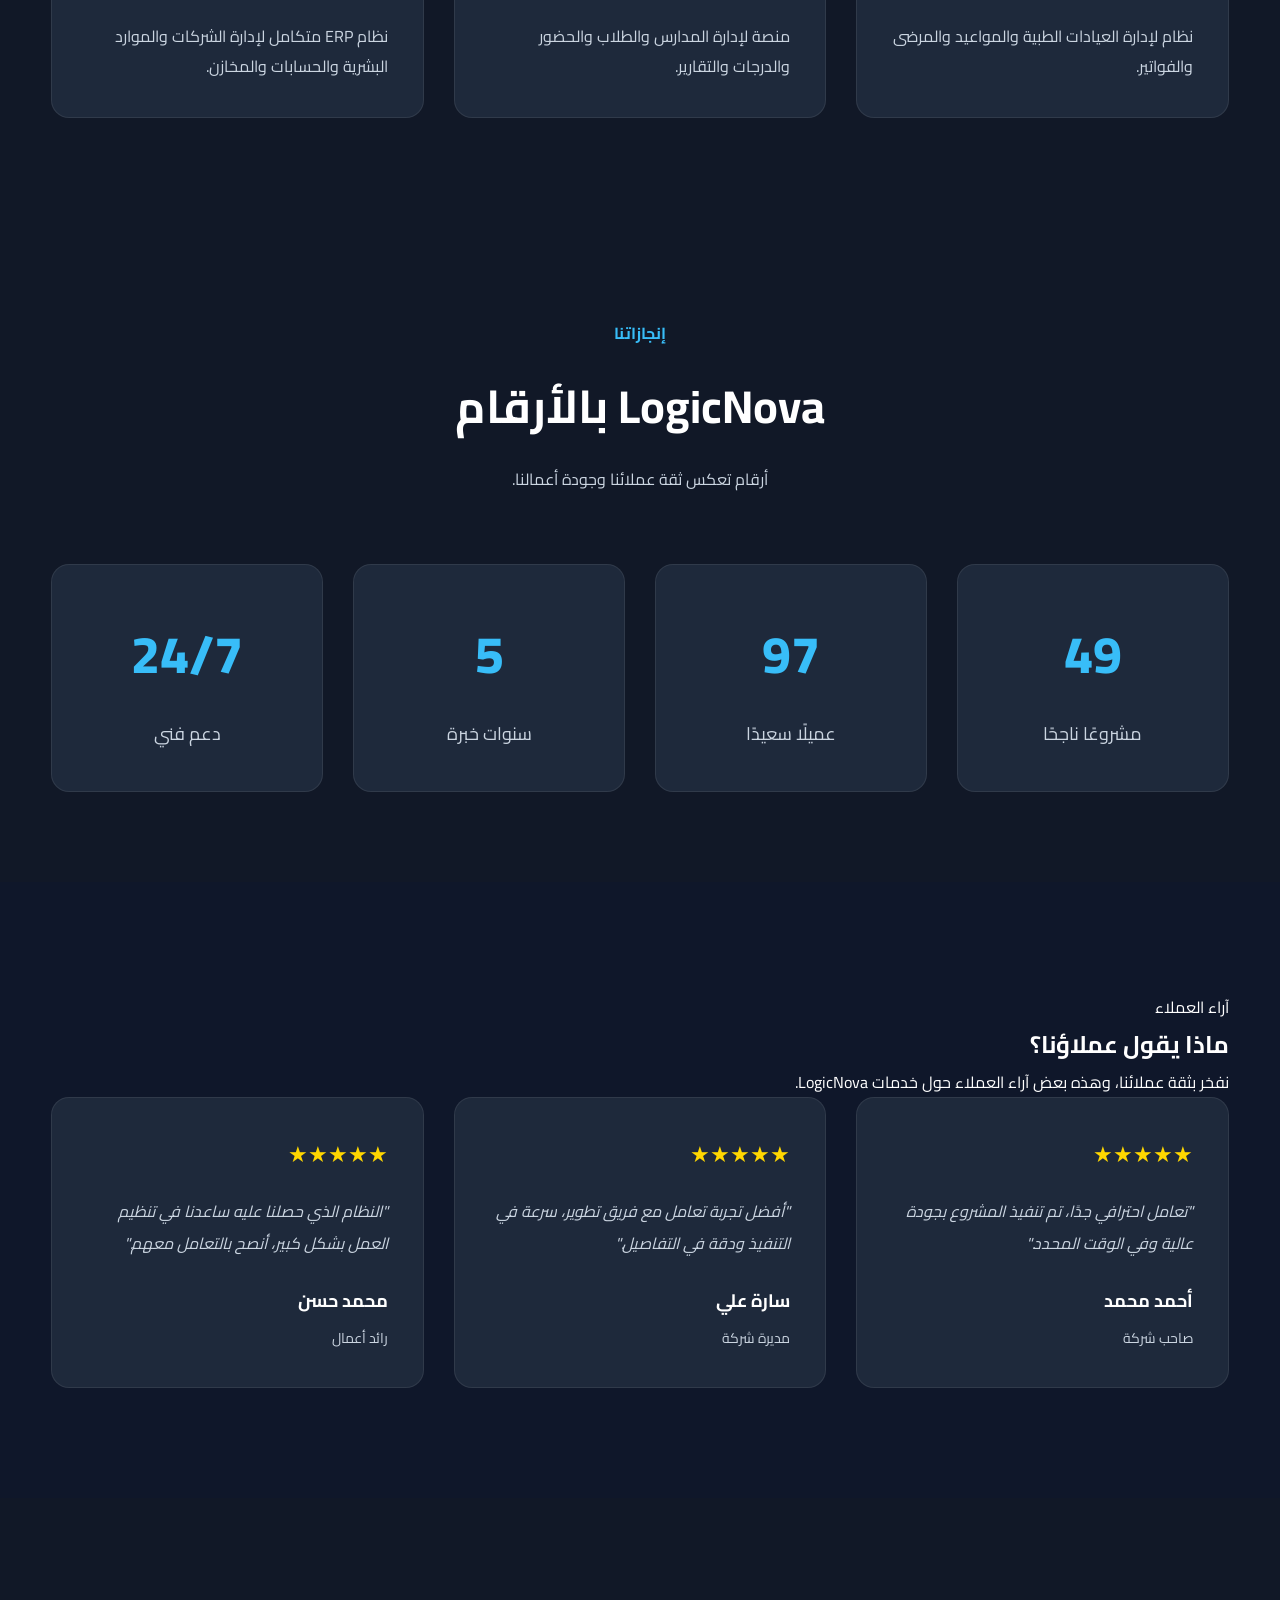
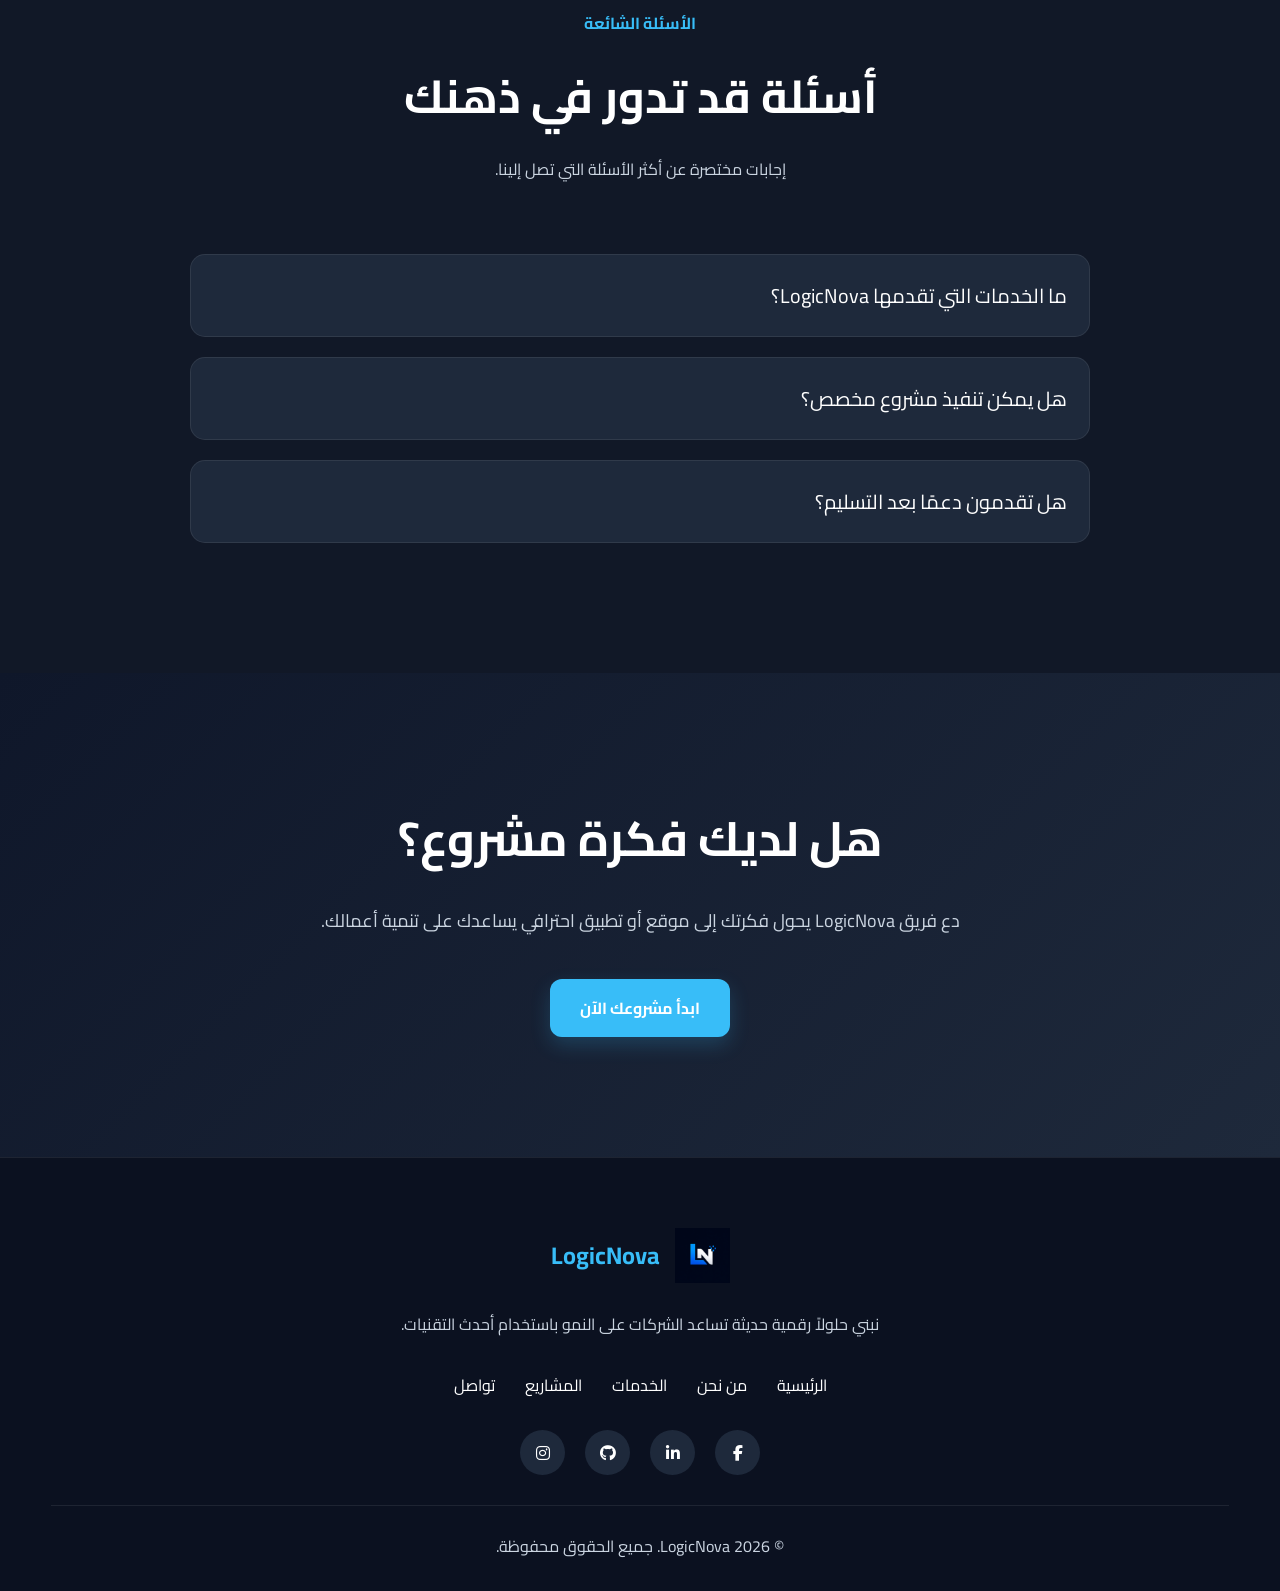
==== commit e0eee744: "Add Open Graph support" ====
--- a/index.html
+++ b/index.html
@@ -40,7 +40,7 @@
     <meta property="og:image"
         content="https://logicnovateam.github.io/LogicNova/images/logo.png">
     <meta property="og:url"
-        content="https://logicnovateam.github.io/LogicNova/">
+        content="https://logicnovateam.github.io/LogicNova/og-image.png">
     <meta property="og:site_name" content="LogicNova">
 
     <!-- Twitter -->
